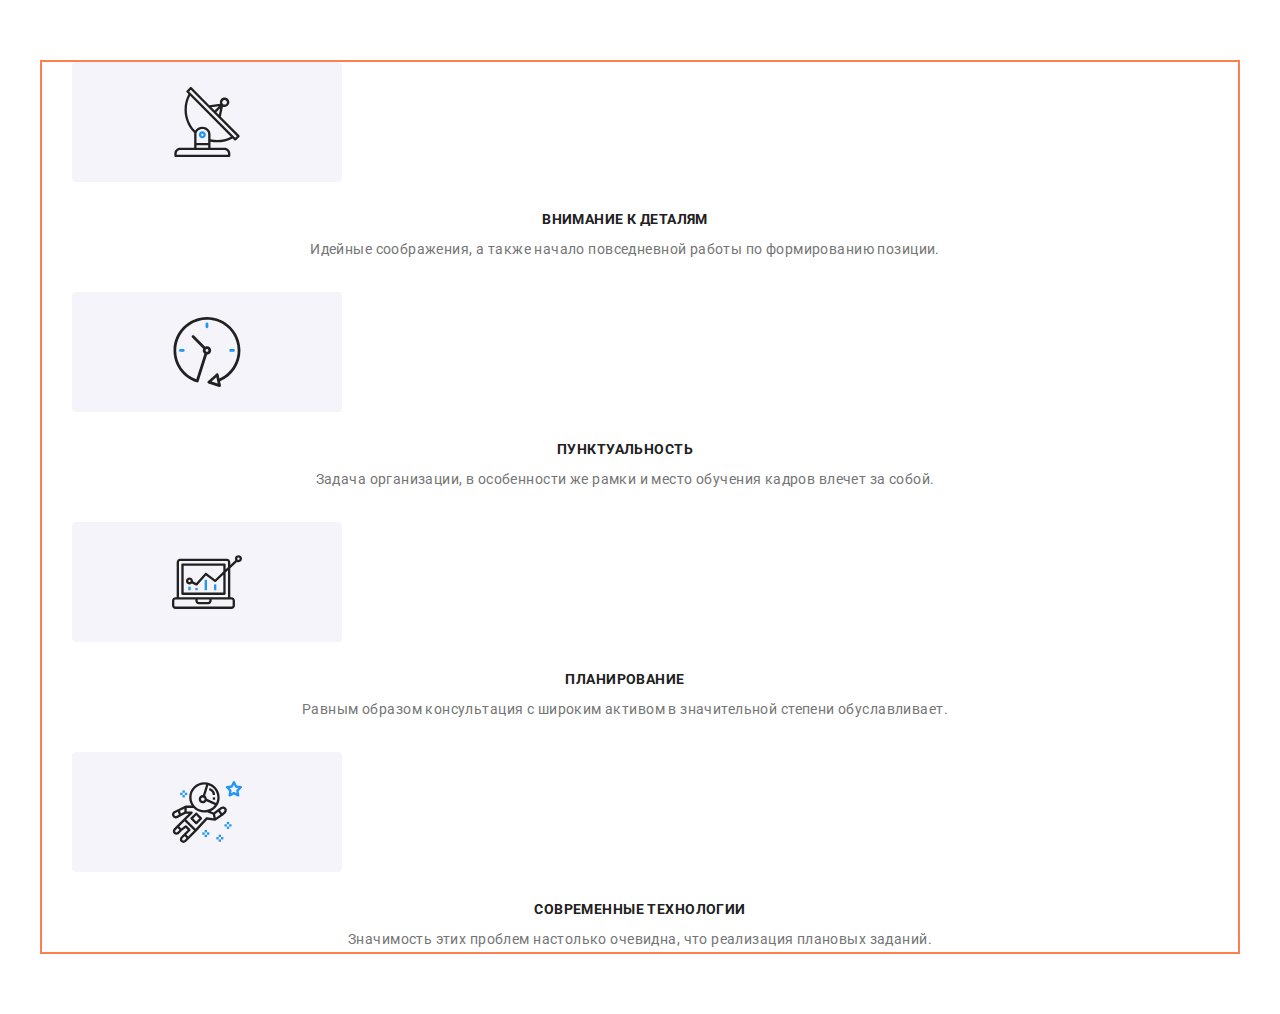
==== index.html @ 29e8c9d0 "пофиксил контейнер для всех девайсов" ====
<!DOCTYPE html>
<html lang="ru">

<head>
    <meta charset="UTF-8">
    <meta http-equiv="X-UA-Compatible" content="IE=edge">
    <meta name="viewport" content="width=device-width, initial-scale=1.0">
    <title>WebStudio</title>
    <link rel="preconnect" href="https://fonts.gstatic.com">
    <link
        href="https://fonts.googleapis.com/css2?family=Raleway:wght@700&family=Roboto:wght@400;500;700;900&display=swap"
        rel="stylesheet">
    <link rel="stylesheet"
        href="https://cdnjs.cloudflare.com/ajax/libs/modern-normalize/1.0.0/modern-normalize.min.css" />
        <link rel="stylesheet" href="https://cdnjs.cloudflare.com/ajax/libs/animate.css/4.1.1/animate.min.css" />
    <link rel="stylesheet" href="./css/main.min.css">
</head>

<body>

    <!-- HEADER -->
    <!-- <header class="header">
      <div class="container header-container"> 
        <nav class="navigation">
            <a class="logo link animate__bounce" href="./index.html" lang="en">
                <span class="logo-text"><span class="logo-two">Web</span>Studio</span>
            </a>

            <ul class="nav list">

                <li class="space"><a href="./index.html" class="link current current-studio">Cтудия</a> </li>
                <li class="space"><a href="./portfolio.html" class="link">Портфолио</a> </li>
                <li class="space"><a href="#" class="link">Контакты</a> </li>
            </ul>

        </nav>

        <ul class="contacts-top">
            <li class="header-contacts">
                <a href="mailto:info@devstudio.com" class="link mail-link">
                 <svg class="mail-icon" width=16 height=12>
                <use href="./images/sprite.svg#icon-envelope-icon"> 
                </use>
                </svg>info@devstudio.com </a>
            </li>
            <li class="header-contacts">
                <a href="tel:+380961111111" class="link tel-link">
                    <svg class="tel-icon" width=10 height=16>
                    <use href="./images/sprite.svg#icon-smartphone-icon">
                    </use>
                </svg>+38 096 111 11 11</a>
            </li>
        </ul>
    </div>
    </header>
    <main class="main-page"> -->
        <!-- HERO
        <section class="hero">
            <div class="container">
            <h1 class="hero-title"> Эффективные решения <br> для вашего бизнеса</h1>

            <button class="hero-btn" type="button" data-modal-open> Заказать услугу </button>
            </div>
        </section> -->
        
        
        <section class="advantages section">
        <div class="container">
                                         <h2 hidden>Наши преимущества h2 </h2>
            <ul class="advantages-container">
                <li class="advantages-li">
                    <div class="icon-container">
                        <svg class="icon" width=70 height=70>
                                <use href="./images/sprite.svg#icon-antenna"> </use> 
                        </svg>
                    </div> 
                    <h3 class="advantages-title">Внимание к деталям</h3>

                    <p class="advantages-item"> Идейные соображения, а также
                         начало повседневной работы по формированию
                        позиции.</p>
                </li>

                <li class="advantages-li">
                    <div class="icon-container">
                        <svg class="icon" width=70 height=70> 
                            <use href="./images/sprite.svg#icon-clock" ></use> 
                        </svg>
                    </div>
                    <h3 class="advantages-title">Пунктуальность</h3>
                    <p class="advantages-item"> Задача организации, в особенности
                         же рамки и место обучения кадров
                        влечет за собой.</p>
                </li>

                <li class="advantages-li">
                    <div class="icon-container">
                        <svg class="icon" width=70 height=70>
                            <use href="./images/sprite.svg#icon-diagram" > </use>
                        </svg>
                    </div>
                    <h3 class="advantages-title">Планирование </h3>

                    <p class="advantages-item">Равным образом консультация с
                         широким активом в значительной степени
                        обуславливает. </p>
                </li>

                <li class="advantages-li">
                    <div class="icon-container">
                        <svg class="icon" width=70 height=70>
                            <use href="./images/sprite.svg#icon-astronaut"> </use>
                        </svg>
                    </div>
                    <h3 class="advantages-title">Современные технологии </h3>
                    <p class="advantages-item">Значимость этих проблем настолько очевидна, что реализация плановых
                        заданий.</p>
                </li>

            </ul>
        </div>
        </section>
        <!-- Чем мы занимаемся
        <section class="about section">
           <div class="container">
            <h2 class="about-title"> Чем мы занимаемся </h2>

            <ul class="about-container">
                <li class="about-container__item">
                 <div class="about-container__wrapper"> 
                    <img class="about-container__img" src="./images/pc.jpg" alt="человек с компьютером" width="370" height="294" />
                    <p class="about-container__overlay">Декстопные приложения</p>
                 </div>
                </li>

                <li class="about-container__item">
                    <div class="about-container__wrapper">
                    <img class="about-container__img" src="./images/phone.jpg" alt="человек с телефоном" width="370"
                        height="294" />
                        <p class="about-container__overlay">Мобильные приложения</p>
                     </div>
                </li>

                <li class="about-container__item">
                    <div class="about-container__wrapper"> 
                    <img class="about-container__img" src="./images/tablet.jpg" alt="человек с планшетом" width="370"
                        height="294" />
                        <p class="about-container__overlay">Дизайнерские решения</p>
                    </div>
                </li>
            </ul>
            </div>
        </section> -->
        <!-- Список команды
        <section class="team-section section">
         <div class="container">
            <h2 class="team-title"> Наша команда</h2>

            <ul class="team-container">

                <li class="team-container__card">
                    
                    <img class="team-container__img" src="./images/igor.jpg" alt="член команды Игорь" width="270" height="260">
                <div class="team-container__div">
                    <h3 class="team-container__name">Игорь Демьяненко</h3>
                    <p class="team-container__job">Product designer</p>
                    <ul class="social-list">
                        <li class="social-list__item">
                            <a href="#" class="social-list__link">
                                <svg class="social-list__icon">
                                    <use href="./images/sprite.svg#icon-instagram">

                                    </use>
                                </svg>
                            </a>
                        </li>
                        <li class="social-list__item">
                            <a href="#" class="social-list__link"> 
                                <svg class="social-list__icon">
                                    <use href="./images/sprite.svg#icon-twitter">
                                
                                    </use>
                                </svg>
                            </a>
                        </li>
                        <li class="social-list__item">
                            <a href="#" class="social-list__link">
                                <svg class="social-list__icon">
                                    <use href="./images/sprite.svg#icon-facebook">
                                
                                    </use>
                                </svg>
                            </a>
                        </li>
                        <li class="social-list__item">
                            <a href="#" class="social-list__link">
                                <svg class="social-list__icon">
                                    <use href="./images/sprite.svg#icon-linkedin">
                                
                                    </use>
                                </svg>
                            </a>
                        </li>
                    </ul>
                </div>
                </li>

                <li class="team-container__card">
                
                    <img class="team-container__img" src="./images/olga.jpg" alt="член команды Ольга" width="270" height="260">
                    <div class="team-container__div">
                        <h3 class="team-container__name">Ольга Репина</h3>
                         <p class="team-container__job">Frontend Developer</p>
                        <ul class="social-list">
                            <li class="social-list__item">
                                <a href="#" class="social-list__link">
                                    <svg class="social-list__icon">
                                        <use href="./images/sprite.svg#icon-instagram">
                        
                                        </use>
                                    </svg>
                                </a>
                            </li>
                            <li class="social-list__item">
                                <a href="#" class="social-list__link">
                                    <svg class="social-list__icon">
                                        <use href="./images/sprite.svg#icon-twitter">
                        
                                        </use>
                                    </svg>
                                </a>
                            </li>
                            <li class="social-list__item">
                                <a href="#" class="social-list__link">
                                    <svg class="social-list__icon">
                                        <use href="./images/sprite.svg#icon-facebook">
                        
                                        </use>
                                    </svg>
                                </a>
                            </li>
                            <li class="social-list__item">
                                <a href="#" class="social-list__link">
                                    <svg class="social-list__icon">
                                        <use href="./images/sprite.svg#icon-linkedin">
                        
                                        </use>
                                    </svg>
                                </a>
                            </li>
                        </ul>
                   </div>
                        </li>

                <li class="team-container__card">
            
                    <img class="team-container__img" src="./images/nikolay.jpg" alt="член команды НИколай" width="270" height="260">
        <div class="team-container__div"> 
                    <h3 class="team-container__name">Николай Тарасов</h3>
                    <p class="team-container__job">Marketing</p>
                    <ul class="social-list">
                        <li class="social-list__item">
                            <a href="#" class="social-list__link">
                                <svg class="social-list__icon">
                                    <use href="./images/sprite.svg#icon-instagram">
                    
                                    </use>
                                </svg>
                            </a>
                        </li>
                        <li class="social-list__item">
                            <a href="#" class="social-list__link">
                                <svg class="social-list__icon">
                                    <use href="./images/sprite.svg#icon-twitter">
                    
                                    </use>
                                </svg>
                            </a>
                        </li>
                        <li class="social-list__item">
                            <a href="#" class="social-list__link">
                                <svg class="social-list__icon">
                                    <use href="./images/sprite.svg#icon-facebook">
                    
                                    </use>
                                </svg>
                            </a>
                        </li>
                        <li class="social-list__item">
                            <a href="#" class="social-list__link">
                                <svg class="social-list__icon">
                                    <use href="./images/sprite.svg#icon-linkedin">
                    
                                    </use>
                                </svg>
                            </a>
                        </li>
                    </ul>
        </div>
                </li>

                <li class="team-container__card">
                   
                    <img class="team-container__img" src="./images/misha.jpg" alt="член команды Михаил" width="270" height="260">
                <div class="team-container__div">
                    <h3 class="team-container__name">Михаил Ермаков</h3>
                    <p class="team-container__job">UI Designer</p>
                    <ul class="social-list">
                        <li class="social-list__item">
                            <a href="#" class="social-list__link">
                                <svg class="social-list__icon">
                                    <use href="./images/sprite.svg#icon-instagram">
                    
                                    </use>
                                </svg>
                            </a>
                        </li>
                        <li class="social-list__item">
                            <a href="#" class="social-list__link">
                                <svg class="social-list__icon">
                                    <use href="./images/sprite.svg#icon-twitter">
                    
                                    </use>
                                </svg>
                            </a>
                        </li>
                        <li class="social-list__item">
                            <a href="#" class="social-list__link">
                                <svg class="social-list__icon">
                                    <use href="./images/sprite.svg#icon-facebook">
                    
                                    </use>
                                </svg>
                            </a>
                        </li>
                        <li class="social-list__item">
                            <a href="#" class="social-list__link">
                                <svg class="social-list__icon">
                                    <use href="./images/sprite.svg#icon-linkedin">
                    
                                    </use>
                                </svg>
                            </a>
                        </li>
                    </ul>
                 </div>
                </li>

            </ul>
            </div>
        </section> -->
                                   <!-- Постоянные клиенты -->
     <!-- <section class="clients section">
      <div class="container">
          <h2 class="subtitle">Постоянные клиенты</h2>
        <ul class="clients-list">
            <li class="clients-item">
                <a class="clients-list-link" href="#"> 
                <svg class="clients-icon" width=106 height= 60>
                    <use href="./images/sprite.svg#icon-client-one">
                
                    </use>
                </svg>
                </a>
            </li>

            <li class="clients-item">
                <a class="clients-list-link" href="#"> 
            <svg class="clients-icon" width=106 height=60>
                <use href="./images/sprite.svg#icon-client-two">
            
                </use>
            </svg>
                </a>
            </li>
            <li class="clients-item">
                <a class="clients-list-link" href="#"> 
                        <svg class="clients-icon" width=106 height=60>
                            <use href="./images/sprite.svg#icon-client-three">
                        
                            </use>
                        </svg>
                </a>
            </li>
            <li class="clients-item">
                <a class="clients-list-link" href="#"> 
                    <svg class="clients-icon" width=106 height=60>
                        <use href="./images/sprite.svg#icon-client-four">
                    
                        </use>
                    </svg>
                </a>
            </li>
            <li class="clients-item">
                <a class="clients-list-link" href="#"> 
                            <svg class="clients-icon" width=106 height=60>
                                <use href="./images/sprite.svg#icon-client-five">
                            
                                </use>
                            </svg>
                </a>
            </li>
            <li class="clients-item">
                <a class="clients-list-link" href="#"> 
                            <svg class="clients-icon" width=106 height=60>
                                <use href="./images/sprite.svg#icon-client-six">

                                </use>
                            </svg>
                </a>
            </li>
        </ul>



     </div>
  </section>
 </main> -->
                                                              <!-- FOOTER
    <footer class="footer">
        <div class="container">
         <div class="footer-wrapper"> 
         <div class="footer-address-wrapper">
        <a class="logo link" href="./index.html" lang="en">
            <span class="footer-logo-studio"><span class="footer-web">Web</span>Studio</span>
        </a>
        <a href="https://goo.gl/maps/ehYJ8zWSbRo8RHNm8" class="footer-address">г. Киев, пр-т Леси Украинки, 26</a>

        <ul>
            <li class="footer-contact">
                <a class="footer-mail" href="mailto:info@example.com">info@example.com</a>
            </li>

            <li class="footer-contact">
                <a class="footer-tel" href="tel:+380991111111">+38 099 111 11 11</a>
            </li>
        </ul>
       </div>

            <div class="footer-social"> 
                
                <p class="footer-social-title">Присоединяйтесь</p>
               
                <ul class="footer-social-list">
                    <li class="footer-social-item">
                        <a href="#" class="footer-social-link">
                         <svg class="social-list__icon">
                            <use href="./images/sprite.svg#icon-instagram">
                        
                            </use>
                        </svg>
                       </a>
                    </li>

                      <li class="footer-social-item">
                        <a href="#" class="footer-social-link">            
                                <svg class="social-list__icon">
                                    <use href="./images/sprite.svg#icon-twitter">
                                
                                    </use>
                                </svg>
                        </a>
                    </li>
                        <li class="footer-social-item">
                           <a href="#" class="footer-social-link"> 
                            <svg class="social-list__icon">
                                
                                <use href="./images/sprite.svg#icon-facebook">
                                </use>
                            </svg>
                       </a>
                  </li>
                <li class="footer-social-item">
                    <a href="#" class="footer-social-link">
                        <svg class="social-list__icon">
                            <use href="./images/sprite.svg#icon-linkedin">
                        
                            </use>
                        </svg>
                    </a>
                  </li>  
                </ul>
                </div> 
                 <div class="div-input-wrapper">
                <form class="footer-form">
                    <p class="input-text">Подпишитесь на рассылку</p>
                    <div class="div-input-wrapper">
                        <label>
                    <input type="email" name="Email" class="form-input-email" placeholder="E-mail" required>
                       </label> 
                    <button class="btn-footer" type="submit">Подписаться
                        <svg class="icon-send-footer" width=24 height=24>
                        <use href="./images/sprite.svg#icon-icon-send"></use>
                    </svg>
                </button>
                    
                </div>
                </form>
                </div>
            </div>
         </div>
      
    </footer> -->

    <!-- <div class="backdrop is-hidden" data-modal>
        <div class="modal">
            
            <button type="button" class="close-btn" data-modal-close>
               <svg class="modal-icon" width=18 height=18>
                   <use href="./images/sprite.svg#icon-close-black-18dp-2-1"> </use>
               </svg>
            </button>
            <form class="modal-form">
                <p class="modal-form-head">Оставьте свои данные, мы вам перезвоним</p>
                <label class="modal-form-label">
                    Имя
                    <span class="modal-form-input-wrapper">
                        <input type="text" class="modal-form-input" name="user-name" minlength="2" required pattern="[a-zA-Zа-яёА-ЯЁ]+" title="Имя должно содержать символы кирилицы или латиницы">
                        <svg class="modal-input-icon">
                            <use href="./images/sprite.svg#icon-person"></use>
                        </svg>
                    </span>
                </label>
    
                <label class="modal-form-label">
                    Телефон
                    <span class="modal-form-input-wrapper">
                    <input type="tel" class="modal-form-input" name="user-tel" required pattern="[0-9]{3}-[0-9]{3}-[0-9]{2}-[0-9]{2}" title="096-000-00-00">
                    <svg class="modal-input-icon">
                        <use href="./images/sprite.svg#icon-phone-modal"></use>
                    </svg>
                </span>
                </label>
                <label class="modal-form-label">
                    Почта
                    <span class="modal-form-input-wrapper">
                        <input type="email" class="modal-form-input" name="user-email" required>
                        <svg class="modal-input-icon">
                            <use href="./images/sprite.svg#icon-email-modal"></use>
                        </svg>
                    </span>
                </label>
                <label class="modal-form-label">
                    Комментарий
                <textarea name="user-message" class="modal-form-message" placeholder="Введите текст"></textarea>
                </label>

            <input type="checkbox" class="modal-form-checkbox visually-hidden" id="accept-policy">
          <label for="accept-policy" class="modal-form-checkbox-label">Соглашаюсь с рассылкой и принимаю&nbsp;<a href="#" class="modal-form-label-link">Условия договора</a>            
       
    </label>

                   <button type="submit" class="modal-form-btn">Отправить</button>
            </form>
        </div>
    </div>
<script src="./js/modal.js"></script> -->
</body>

</html>
---- css/main.min.css ----
:root{--primary-text-color: #000000;--secondary-text-color: #757575;--primary-white-color: #ffffff;--title-text-color: #212121;--accent-color: #2196f3;--accentbgr-color: #188ce8;--darkbgr-color: #2f303a;--mainbgr-color: #e5e5e5;--mainbgrtwo-color: #f5f4fa;--logo-font: Raleway;--main-font: Roboto}.visually-hidden{position:absolute !important;clip:rect(1px 1px 1px 1px);clip:rect(1px, 1px, 1px, 1px);padding:0 !important;border:0 !important;height:1px !important;width:1px !important;overflow:hidden}h1,h2,h3,h4,h5,h6,p{margin-top:0;margin-bottom:0}ul,ol{margin-top:0;margin-bottom:0;padding-left:0}img{display:block}body{background-color:var(--primary-white-color);color:var(--primary-text-color);font-family:var(--main-font),sans-serif}.link{text-decoration:none;color:inherit}ul{list-style:none}a{display:block;text-decoration:none}.section{padding-top:60px;padding-bottom:60px}.container{width:100%;padding-left:15px;padding-right:15px;border:coral solid 2px;margin:0 auto}@media screen and (min-width: 480px){.container{width:480px;margin:0 auto}}@media (min-width: 768px) and (max-width: 1199px){.container{width:480px}}@media (min-width: 1200px){.container{width:1200px}}.social-list{display:flex;justify-content:space-between}.social-list__link{display:flex;align-items:center;justify-content:center;width:40px;height:40px;border-radius:50%;background-color:var(--primary-white-color);fill:#afb1b8;transition:background-color 250ms cubic-bezier(0.4, 0, 0.2, 1),fill 250ms cubic-bezier(0.4, 0, 0.2, 1)}.social-list__link:focus,.social-list__link:hover{fill:var(--primary-white-color);background-color:var(--accent-color)}.social-list__icon{width:20px;height:20px}.footer-social-list{display:flex}.footer-social-item{margin-left:10px}.footer-social-link{display:flex;background-color:rgba(255,255,255,0.1);justify-content:center;align-items:center;width:44px;height:44px;border-radius:50%;fill:var(--primary-white-color);transition:background-color 250ms cubic-bezier(0.4, 0, 0.2, 1),fill 250ms cubic-bezier(0.4, 0, 0.2, 1)}.footer-social-link:focus,.footer-social-link:hover{background-color:var(--accent-color)}.backdrop{position:fixed;top:0;left:0;width:100vw;height:100vh;background-color:rgba(0,0,0,0.2);transition-duration:250ms;transition-timing-function:cubic-bezier(0.4, 0, 0.2, 1)}.is-hidden{opacity:0;visibility:hidden;pointer-events:none}.modal{position:absolute;left:50%;top:50%;width:528px;height:581px;background-color:var(--primary-white-color);transform:translate(-50%, -50%);padding:40px}.close-btn{position:absolute;width:30px;height:30px;top:8px;right:8px;border-radius:50%;cursor:pointer;border:1px solid rgba(0,0,0,0.1);background-color:transparent;padding:0}.close-btn:focus .modal-icon,.close-btn:hover .modal-icon{fill:var(--accent-color)}.modal-icon{fill:#212121;position:absolute;top:50%;left:50%;transform:translate(-50%, -50%);transition:fill 250ms cubic-bezier(0.4, 0, 0.2, 1)}.modal-form{display:flex;flex-direction:column}.modal-form-head{font-family:var(--main-font);font-style:normal;font-weight:bold;font-size:20px;line-height:23px;text-align:center;letter-spacing:0.03em;color:var(--title-text-color);margin-bottom:30px}.modal-form-input{width:100%;height:40px;border:1px solid rgba(33,33,33,0.2);box-sizing:border-box;border-radius:4px;padding-left:42px;transition:border-color 250ms cubic-bezier(0.4, 0, 0.2, 1)}.modal-form-input:focus,.modal-form-input:hover{outline:none;border-color:var(--accent-color)}.modal-form-label{margin-top:10px;font-family:var(--main-font);font-style:normal;font-weight:normal;font-size:12px;line-height:14px;letter-spacing:0.01em;color:var(--secondary-text-color)}.modal-form-input-wrapper{position:relative;margin-top:4px;display:block}.modal-input-icon{position:absolute;top:50%;transform:translateY(-50%);left:12px;width:18px;height:18px;transition:fill 250ms cubic-bezier(0.4, 0, 0.2, 1)}.modal-form-input:focus+.modal-input-icon,.modal-form-input:hover+.modal-input-icon{fill:var(--accent-color)}.modal-form-message{width:100%;height:120px;margin-top:4px;padding:12px 16px;resize:none;transition:border-color 250ms cubic-bezier(0.4, 0, 0.2, 1);border:1px solid rgba(33,33,33,0.2);border-radius:4px}.modal-form-message:focus,.modal-form-message:hover{outline:none;border-color:var(--accent-color)}.modal-form-message::placeholder{color:var(--secondary-text-color)}.modal-form-checkbox:checked+.modal-form-checkbox-label::before{background-image:url(../images/icon-check.jpg);background-origin:border-box;border-color:transparent}.modal-form-checkbox-label{display:flex;align-items:center;font-family:var(--main-font);font-style:normal;font-weight:normal;font-size:14px;line-height:1.71;letter-spacing:0.03em;color:var(--secondary-text-color);margin-top:20px;margin-bottom:20px}.modal-form-checkbox-label::before{content:"";display:block;width:16px;height:15px;border:2px solid #212121;border-radius:2px;cursor:pointer;margin-right:7px}.modal-form-label-link{color:var(--accent-color)}.modal-form-btn{font-family:var(--main-font);font-style:normal;font-weight:bold;font-size:16px;line-height:30px;border:none;text-align:center;letter-spacing:0.06em;margin:0 auto;color:#ffffff;width:200px;height:50px;background-color:var(--accent-color);box-shadow:0px 4px 4px rgba(0,0,0,0.15);border-radius:4px;cursor:pointer;transition:background-color 250ms cubic-bezier(0.4, 0, 0.2, 1)}.modal-form-btn:hover,.modal-form-btn:focus{background-color:var(--accentbgr-color)}.header{padding-top:24px;padding-bottom:25px;border:1px solid #ececec}.header-container{display:flex;align-items:center}.navigation{display:flex;align-items:center}.nav{display:flex;align-items:center}.contacts-top{display:flex;align-items:center;margin-left:auto}.logo-two{font-family:var(--logo-font);font-style:normal;font-weight:700;font-size:26px;line-height:1.19;letter-spacing:0.03em;color:var(--accent-color)}.logo-text{font-family:var(--logo-font);font-style:normal;font-weight:700;font-size:26px;line-height:1.19;letter-spacing:0.03em;color:var(--title-text-color)}.logo{margin-right:93px;animation-duration:250ms}.nav{font-family:Roboto;font-style:normal;font-weight:500;font-size:14px;line-height:1.14;letter-spacing:0.02em;color:#212121}.nav>li:not(:last-child){margin-right:40px}.link:hover,.link:focus{color:var(--accent-color)}.list .link.current{color:var(--accent-color)}.contacts-top .link{font-family:var(--main-font);font-style:normal;font-weight:500;font-size:14px;line-height:1.14;letter-spacing:0.02em;color:#757575}.contacts-top .link:hover,.contacts-top .link:focus{color:var(--accent-color)}.header-contacts:not(:last-child){margin-right:50px}.tel-icon,.mail-icon{margin-right:10px;fill:#757575;transition:fill 250ms cubic-bezier(0.4, 0, 0.2, 1)}.mail-link:hover .mail-icon,.mail-link:focus .modal-icon,.tel-link:hover .tel-icon,.tel-link:focus .tel-icon{fill:var(--accent-color)}.mail-icon:hover,.mail-icon:focus{fill:var(--accent-color)}.tel-icon:hover,.tel-icon:focus{fill:var(--accent-color)}.mail-link,.tel-link{display:flex;align-items:center}.space{position:relative}.current-studio::after{content:"";display:block;position:absolute;width:48px;height:4px;background:var(--accent-color);border-radius:2px;bottom:-33px}.current-portfolio::after{content:"";display:block;position:absolute;width:78px;height:4px;bottom:-33px;background:#2196f3;border-radius:2px}.link{transition:color 250ms cubic-bezier(0.4, 0, 0.2, 1)}.hero-title{font-family:var(--main-font);font-style:normal;font-weight:900;font-size:44px;line-height:1.36;text-align:center;letter-spacing:0.06em;text-transform:uppercase;color:var(--primary-white-color)}.hero{background-color:var(--darkbgr-color);padding-top:200px;padding-bottom:200px;max-width:1600px;text-align:center;background-size:cover;background-image:linear-gradient(rgba(47,48,58,0.4), rgba(47,48,58,0.4)),url(../images/bg.jpg)}.hero-btn{color:var(--primary-white-color);background-color:var(--accent-color);font-family:var(--main-font);font-weight:700;font-size:16px;line-height:1.88;display:flex;letter-spacing:0.06em;box-shadow:0px 4px 4px rgba(0,0,0,0.15);border-radius:4px;cursor:pointer;margin-top:40px;margin-right:auto;margin-left:auto;padding-top:10px;padding-right:32px;padding-bottom:10px;padding-left:32px;border:none;transition:background-color 250ms cubic-bezier(0.4, 0, 0.2, 1),color 250ms cubic-bezier(0.4, 0, 0.2, 1)}.hero-btn:hover,.hero-btn:focus{background-color:var(--accentbgr-color)}.advantages-container{display:flex;flex-direction:column}.icon-container{display:flex;justify-content:center;align-items:center;max-width:450px;height:120px;background:#f5f4fa;border-radius:4px;margin-bottom:30px;margin-left:15px;margin-right:15px}.advantages-li{text-align:center}.advantages-title{font-family:var(--main-font);font-style:normal;font-weight:bold;font-size:14px;line-height:1.14;letter-spacing:0.03em;text-transform:uppercase;color:var(--title-text-color)}.advantages-item{font-family:var(--main-font);font-style:normal;font-weight:normal;font-size:14px;line-height:1.71;letter-spacing:0.03em;color:var(--secondary-text-color);margin-top:10px}.advantages-li:not(:last-child){margin-bottom:30px}@media (min-width: 768px) and (max-width: 1199px){.advantages-container{flex-direction:row;flex-wrap:wrap;margin-top:-30px;margin-left:-30px}.advantages-li{padding-top:60px;margin-top:-30px;margin-right:-30px;flex-basis:calc((100% - 60px) / 2)}.icon-container{display:flex;justify-content:center;align-items:center;width:270px;height:120px;background:#f5f4fa;border-radius:4px;margin-bottom:30px}}@media (min-width: 1200px){.advantages-container{display:flex;justify-content:space-between}.advantages,.about{background-color:var(--primary-white-color)}.advantages-li:not(:last-child){margin-right:30px}.icon-container{display:flex;justify-content:center;align-items:center;width:270px;height:120px;background:#f5f4fa;border-radius:4px;margin-bottom:30px}}@media (min-width: 1200px){.advantages-container{display:flex;justify-content:space-between}.advantages,.about{background-color:var(--primary-white-color)}.advantages-title{font-family:var(--main-font);font-style:normal;font-weight:bold;font-size:14px;line-height:1.14;letter-spacing:0.03em;text-transform:uppercase;color:var(--title-text-color)}.advantages-item{font-family:var(--main-font);font-style:normal;font-weight:normal;font-size:14px;line-height:1.71;letter-spacing:0.03em;color:var(--secondary-text-color);margin-top:10px}.advantages-li:not(:last-child){margin-right:30px}.icon-container{display:flex;justify-content:center;align-items:center;width:270px;height:120px;background:#f5f4fa;border-radius:4px;margin-bottom:30px}}.about-container__wrapper{position:relative}.about-container__overlay{font-family:var(--main-font);font-style:normal;font-weight:bold;font-size:14px;line-height:16px;text-align:center;letter-spacing:0.03em;text-transform:uppercase;padding-top:27px;padding-bottom:27px;color:#ffffff;position:absolute;background-color:rgba(47,48,58,0.8);width:100%;height:70px;bottom:0px}.about-title{font-family:var(--main-font);font-style:normal;font-weight:bold;font-size:36px;line-height:1.16;text-align:center;letter-spacing:0.03em;color:var(--title-text-color);margin-bottom:50px}.advantages-container{display:flex;justify-content:space-between}.about-container{display:flex;justify-content:space-between}.team-section{background-color:var(--mainbgrtwo-color)}.team-title{font-family:var(--main-font);font-style:normal;font-weight:bold;font-size:36px;line-height:1.16;text-align:center;letter-spacing:0.03em;color:var(--title-text-color);margin-bottom:50px}.team-container__name{font-family:var(--main-font);font-style:normal;font-weight:500;font-size:16px;line-height:1.18;letter-spacing:0.03em;color:var(--title-text-color);text-align:center;margin-bottom:10px}.team-container__job{font-family:var(--main-font);font-style:normal;font-weight:normal;font-size:16px;line-height:19px;letter-spacing:0.03em;color:var(--secondary-text-color);text-align:center;margin-bottom:30px}.team-container__div{padding-top:30px;padding-bottom:30px;box-shadow:0px 4px 4px rgba(0,0,0,0.12),0px 1px 1px rgba(0,0,0,0.14),0px 2px 1px rgba(0,0,0,0.2);border-radius:0px 0px 4px 4px;background-color:var(--primary-white-color);padding-left:44px;padding-right:44px}.team-container__card{margin-left:30px;flex-basis:calc((100% - 120px) / 4)}.team-container{display:flex;margin-left:-30px}.subtitle{font-family:var(--main-font);font-style:normal;font-weight:bold;font-size:36px;line-height:1.16;text-align:center;letter-spacing:0.03em;color:#212121;margin-bottom:50px}.clients-list{display:flex;justify-content:space-between}.clients-list-link:hover,.clients-list-link:focus{fill:var(--accent-color);border:1px solid var(--accent-color)}.clients-list-link{width:170px;height:92px;border:1px solid #afb1b8;border-radius:4px;display:flex;justify-content:center;align-items:center;fill:#afb1b8;transition:fill 250ms cubic-bezier(0.4, 0, 0.2, 1)}.clients-list-link:hover,.clients-list-link:focus{fill:var(--accent-color);border:1px solid var(--accent-color)}.footer{background-color:var(--darkbgr-color);padding-top:60px;padding-bottom:60px}.footer-web{font-family:var(--logo-font);font-style:normal;font-weight:bold;font-size:26px;line-height:1.19;letter-spacing:0.03em;color:var(--accent-color)}.footer-logo-studio{font-family:var(--logo-font);font-style:normal;font-weight:bold;font-size:26px;line-height:1.19;letter-spacing:0.03em;color:var(--primary-white-color)}.footer-address{font-family:var(--main-font);font-style:normal;font-weight:normal;font-size:14px;line-height:1.72;letter-spacing:0.03em;color:var(--primary-white-color);margin-top:20px;margin-bottom:9px;transition:color 250ms cubic-bezier(0.4, 0, 0.2, 1)}.footer-mail,.footer-tel{font-family:var(--main-font);font-style:normal;font-weight:normal;font-size:14px;line-height:1.71;letter-spacing:0.03em;color:rgba(255,255,255,0.6);transition:color 250ms cubic-bezier(0.4, 0, 0.2, 1)}.footer-mail,.footer-mail,.footer-tel,.footer-tel{text-decoration:none}.footer-address:focus,.footer-address:hover,.footer-mail:hover,.footer-mail:focus,.footer-tel:hover,.footer-tel:focus{color:var(--accent-color)}.footer-mail,.footer-tel{text-decoration:none}.footer-contact:not(:last-child){margin-bottom:9px}.footer-wrapper{display:flex}.footer-social{margin-left:70px;margin-top:5px;justify-content:center;text-align:center}.footer-social-title{margin-bottom:20px;margin-right:50px;font-family:var(--main-font);font-style:normal;font-weight:bold;font-size:14px;line-height:1.14;letter-spacing:0.03em;text-transform:uppercase;color:var(--primary-white-color)}.footer-social-list{display:flex}.footer-social-item{margin-left:10px}.footer-social-link{display:flex;background-color:rgba(255,255,255,0.1);justify-content:center;align-items:center;width:44px;height:44px;border-radius:50%;fill:var(--primary-white-color);transition:background-color 250ms cubic-bezier(0.4, 0, 0.2, 1),fill 250ms cubic-bezier(0.4, 0, 0.2, 1)}.footer-social-link:focus,.footer-social-link:hover{background-color:var(--accent-color)}.div-input-wrapper{display:flex;margin-top:5px;margin-left:43px}.input-text{font-family:var(--main-font);font-style:normal;font-weight:bold;font-size:14px;line-height:16px;letter-spacing:0.03em;text-transform:uppercase;color:var(--primary-white-color);margin-top:1px;margin-left:42px;margin-bottom:20px}.form-input-email{width:358px;height:50px;border:2px solid rgba(255,255,255,0.3);box-sizing:border-box;filter:drop-shadow(0px 4px 4px rgba(0,0,0,0.15));border-radius:4px;outline:none;background-color:transparent;color:var(--primary-white-color);padding-left:16px}.btn-footer{position:relative;width:200px;height:50px;background-color:var(--accent-color);box-shadow:0px 4px 4px rgba(0,0,0,0.15);border-radius:4px;cursor:pointer;border:none;color:#ffffff;font-family:var(--main-font);font-style:normal;font-weight:bold;font-size:16px;line-height:30px;margin-left:12px;transition:background-color 250ms cubic-bezier(0.4, 0, 0.2, 1),color 250ms cubic-bezier(0.4, 0, 0.2, 1),box-shadow 250ms cubic-bezier(0.4, 0, 0.2, 1)}.btn-footer:hover,.btn-footer:focus{background-color:var(--accentbgr-color)}.icon-send-footer{vertical-align:middle}.main{background-color:var(--mainbgrtwo-color)}.filters .item{background-color:var(--mainbgrtwo-color);color:var(--title-text-color);font-family:var(--main-font);font-weight:500;font-size:16px;line-height:1.64;text-align:center;letter-spacing:0.03em;cursor:pointer;background:#f5f4fa;border-radius:4px;border:none;padding:6px 22px;transition:color 250ms cubic-bezier(0.4, 0, 0.2, 1),background-color 250ms cubic-bezier(0.4, 0, 0.2, 1)}.filters .item:hover,.filters .item:focus{background-color:var(--accent-color);color:var(--primary-white-color);box-shadow:0px 3px 1px rgba(0,0,0,0.1),0px 1px 2px rgba(0,0,0,0.08),0px 2px 2px rgba(0,0,0,0.12);border-radius:4px;box-shadow:0px 3px 1px rgba(0,0,0,0.1),0px 1px 2px rgba(0,0,0,0.08),0px 2px 2px rgba(0,0,0,0.12)}.button-li{margin-right:8px}.parents{display:flex;text-align:center;justify-content:center;margin-bottom:50px}.card{background:#ffffff;border:1px solid #eeeeee;box-sizing:border-box;border-top:none;padding:20px 24px}.parents-projects{display:flex;flex-wrap:wrap;margin-left:-30px;margin-top:-30px}.portfolio-page{margin-left:30px;margin-top:30px;flex-basis:calc((100% - 90px) / 3)}.portfolio-link{text-decoration:none;display:block;transition:box-shadow 250ms cubic-bezier(0.4, 0, 0.2, 1)}.portfolio-link:hover,.portfolio-link:focus{box-shadow:0px 1px 1px rgba(0,0,0,0.12),0px 4px 4px rgba(0,0,0,0.06),1px 4px 6px rgba(0,0,0,0.16)}.project-title{font-family:var(--main-font);font-style:normal;font-weight:bold;font-size:18px;line-height:2;letter-spacing:0.06em;color:var(--title-text-color)}.project-type{font-family:var(--main-font);font-style:normal;font-weight:normal;font-size:16px;line-height:1.87;letter-spacing:0.03em;color:var(--secondary-text-color)}.wrapper-portfolio{position:relative;overflow:hidden}.overlay-portfolio{position:absolute;background-color:rgba(33,150,243,0.9);font-family:var(--main-font);font-style:normal;font-weight:normal;font-size:18px;line-height:1.55;padding:63px 24px 63px 23px;width:100%;height:100%;overflow:auto;top:0;left:0;letter-spacing:0.03em;color:var(--primary-white-color);transform:translateY(100%);transition:transform 250ms cubic-bezier(0.4, 0, 0.2, 1)}.portfolio-page:focus .overlay-portfolio,.portfolio-page:hover .overlay-portfolio{transform:translateY(0%)}
/*# sourceMappingURL=main.min.css.map */
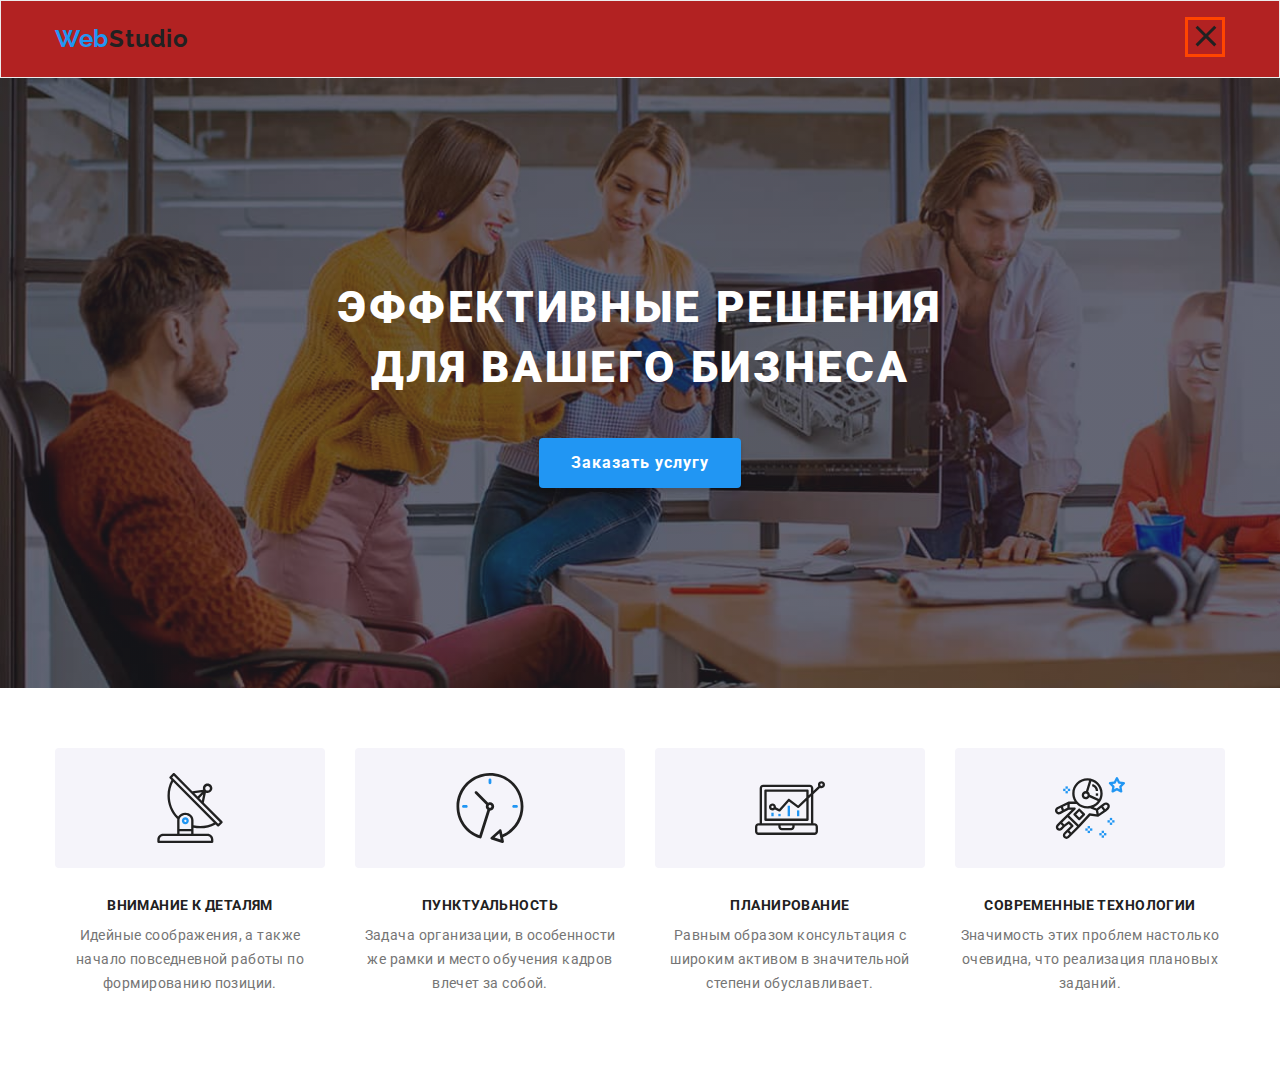
==== commit a47618a9: "зробив в хеедры меню -бургер і половину хедера" ====
--- a/index.html
+++ b/index.html
@@ -18,8 +18,8 @@
 
 <body>
 
-    <!-- HEADER -->
-    <!-- <header class="header">
+                                   <!-- HEADER -->
+     <header class="header">
       <div class="container header-container"> 
         <nav class="navigation">
             <a class="logo link animate__bounce" href="./index.html" lang="en">
@@ -28,13 +28,18 @@
 
             <ul class="nav list">
 
-                <li class="space"><a href="./index.html" class="link current current-studio">Cтудия</a> </li>
-                <li class="space"><a href="./portfolio.html" class="link">Портфолио</a> </li>
-                <li class="space"><a href="#" class="link">Контакты</a> </li>
+                <li class="nav-item"><a href="./index.html" class="link current current-studio">Cтудия</a> </li>
+                <li class="nav-item"><a href="./portfolio.html" class="link">Портфолио</a> </li>
+                <li class="nav-item"><a href="#" class="link">Контакты</a> </li>
             </ul>
 
         </nav>
-
+       <button type="button" class="burger-btn" data-menu-open>
+           <svg class="burger-btn__icon">
+               <use href="./images/sprite.svg#icon-close-black-18dp-2-1">
+               </use>
+           </svg>
+       </button>
         <ul class="contacts-top">
             <li class="header-contacts">
                 <a href="mailto:info@devstudio.com" class="link mail-link">
@@ -52,16 +57,67 @@
             </li>
         </ul>
     </div>
+
+    <div class="mobile-menu" data-menu> 
+        <div class="container mobile-menu__container">
+            <button class="close-btn .mobile-menu__close-btn" data-menu-close>
+                <svg class="close-btn__icon">
+                    <use href="./images/sprite.svg#icon-close-black-18dp-2-1">
+    
+                    </use>
+                </svg>
+            </button>  
+
+        <ul class="nav-list">
+            <li class="nav-list__item">
+                <a href="" class="nav-list__link">Cтудия</a>
+            </li>
+            <li class="nav-list__item">
+                <a href="#" class="nav-list__link">Портфолио</a>
+            </li>
+            <li class="nav-list__item">
+                <a href="#" class="nav-list__link">Контакты</a>
+            </li>
+        </ul>
+
+        <ul class="mobile-menu__contacts-top">
+            <li class="mobile-menu__header-contacts">
+                <a href="mailto:info@devstudio.com" class="mobile-menu__link">
+                 info@devstudio.com </a>
+            </li>
+            <li class="mobile-menu__header-contacts">
+                <a href="tel:+380961111111" class="mobile-menu__link">
+                    +38 096 111 11 11</a>
+            </li>
+        </ul>
+
+        <ul class="social-list-mobile-menu">
+            <li class="social-list-mobile-menu__item">
+                <a href="" class="social-list-mobile-menu__link">Instagram</a>
+            </li>
+            <li class="social-list-mobile-menu__item">
+                <a href="#" class="social-list-mobile-menu__link">Twitter</a>
+            </li>
+            <li class="social-list-mobile-menu__item">
+                <a href="#" class="social-list-mobile-menu__link">Facebook</a>
+            </li>
+            <li class="social-list-mobile-menu__item">
+                <a href="#" class="social-list-mobile-menu__link">LinkedIn</a>
+            </li>
+        </ul>
+    </div>
+        
+    </div>
     </header>
-    <main class="main-page"> -->
-        <!-- HERO
+    <main class="main-page"> 
+        <!-- HERO -->
         <section class="hero">
             <div class="container">
             <h1 class="hero-title"> Эффективные решения <br> для вашего бизнеса</h1>
 
             <button class="hero-btn" type="button" data-modal-open> Заказать услугу </button>
             </div>
-        </section> -->
+        </section>
         
         
         <section class="advantages section">
@@ -502,7 +558,7 @@
       
     </footer> -->
 
-    <!-- <div class="backdrop is-hidden" data-modal>
+    <div class="backdrop is-hidden" data-modal>
         <div class="modal">
             
             <button type="button" class="close-btn" data-modal-close>
@@ -554,7 +610,8 @@
             </form>
         </div>
     </div>
-<script src="./js/modal.js"></script> -->
+<script src="./js/modal.js"></script>
+<script src="./js/mobile-menu.js"></script>
 </body>
 
 </html>--- a/css/main.min.css
+++ b/css/main.min.css
@@ -1,2 +1,2 @@
-:root{--primary-text-color: #000000;--secondary-text-color: #757575;--primary-white-color: #ffffff;--title-text-color: #212121;--accent-color: #2196f3;--accentbgr-color: #188ce8;--darkbgr-color: #2f303a;--mainbgr-color: #e5e5e5;--mainbgrtwo-color: #f5f4fa;--logo-font: Raleway;--main-font: Roboto}.visually-hidden{position:absolute !important;clip:rect(1px 1px 1px 1px);clip:rect(1px, 1px, 1px, 1px);padding:0 !important;border:0 !important;height:1px !important;width:1px !important;overflow:hidden}h1,h2,h3,h4,h5,h6,p{margin-top:0;margin-bottom:0}ul,ol{margin-top:0;margin-bottom:0;padding-left:0}img{display:block}body{background-color:var(--primary-white-color);color:var(--primary-text-color);font-family:var(--main-font),sans-serif}.link{text-decoration:none;color:inherit}ul{list-style:none}a{display:block;text-decoration:none}.section{padding-top:60px;padding-bottom:60px}.container{width:100%;padding-left:15px;padding-right:15px;border:coral solid 2px;margin:0 auto}@media screen and (min-width: 480px){.container{width:480px;margin:0 auto}}@media (min-width: 768px) and (max-width: 1199px){.container{width:480px}}@media (min-width: 1200px){.container{width:1200px}}.social-list{display:flex;justify-content:space-between}.social-list__link{display:flex;align-items:center;justify-content:center;width:40px;height:40px;border-radius:50%;background-color:var(--primary-white-color);fill:#afb1b8;transition:background-color 250ms cubic-bezier(0.4, 0, 0.2, 1),fill 250ms cubic-bezier(0.4, 0, 0.2, 1)}.social-list__link:focus,.social-list__link:hover{fill:var(--primary-white-color);background-color:var(--accent-color)}.social-list__icon{width:20px;height:20px}.footer-social-list{display:flex}.footer-social-item{margin-left:10px}.footer-social-link{display:flex;background-color:rgba(255,255,255,0.1);justify-content:center;align-items:center;width:44px;height:44px;border-radius:50%;fill:var(--primary-white-color);transition:background-color 250ms cubic-bezier(0.4, 0, 0.2, 1),fill 250ms cubic-bezier(0.4, 0, 0.2, 1)}.footer-social-link:focus,.footer-social-link:hover{background-color:var(--accent-color)}.backdrop{position:fixed;top:0;left:0;width:100vw;height:100vh;background-color:rgba(0,0,0,0.2);transition-duration:250ms;transition-timing-function:cubic-bezier(0.4, 0, 0.2, 1)}.is-hidden{opacity:0;visibility:hidden;pointer-events:none}.modal{position:absolute;left:50%;top:50%;width:528px;height:581px;background-color:var(--primary-white-color);transform:translate(-50%, -50%);padding:40px}.close-btn{position:absolute;width:30px;height:30px;top:8px;right:8px;border-radius:50%;cursor:pointer;border:1px solid rgba(0,0,0,0.1);background-color:transparent;padding:0}.close-btn:focus .modal-icon,.close-btn:hover .modal-icon{fill:var(--accent-color)}.modal-icon{fill:#212121;position:absolute;top:50%;left:50%;transform:translate(-50%, -50%);transition:fill 250ms cubic-bezier(0.4, 0, 0.2, 1)}.modal-form{display:flex;flex-direction:column}.modal-form-head{font-family:var(--main-font);font-style:normal;font-weight:bold;font-size:20px;line-height:23px;text-align:center;letter-spacing:0.03em;color:var(--title-text-color);margin-bottom:30px}.modal-form-input{width:100%;height:40px;border:1px solid rgba(33,33,33,0.2);box-sizing:border-box;border-radius:4px;padding-left:42px;transition:border-color 250ms cubic-bezier(0.4, 0, 0.2, 1)}.modal-form-input:focus,.modal-form-input:hover{outline:none;border-color:var(--accent-color)}.modal-form-label{margin-top:10px;font-family:var(--main-font);font-style:normal;font-weight:normal;font-size:12px;line-height:14px;letter-spacing:0.01em;color:var(--secondary-text-color)}.modal-form-input-wrapper{position:relative;margin-top:4px;display:block}.modal-input-icon{position:absolute;top:50%;transform:translateY(-50%);left:12px;width:18px;height:18px;transition:fill 250ms cubic-bezier(0.4, 0, 0.2, 1)}.modal-form-input:focus+.modal-input-icon,.modal-form-input:hover+.modal-input-icon{fill:var(--accent-color)}.modal-form-message{width:100%;height:120px;margin-top:4px;padding:12px 16px;resize:none;transition:border-color 250ms cubic-bezier(0.4, 0, 0.2, 1);border:1px solid rgba(33,33,33,0.2);border-radius:4px}.modal-form-message:focus,.modal-form-message:hover{outline:none;border-color:var(--accent-color)}.modal-form-message::placeholder{color:var(--secondary-text-color)}.modal-form-checkbox:checked+.modal-form-checkbox-label::before{background-image:url(../images/icon-check.jpg);background-origin:border-box;border-color:transparent}.modal-form-checkbox-label{display:flex;align-items:center;font-family:var(--main-font);font-style:normal;font-weight:normal;font-size:14px;line-height:1.71;letter-spacing:0.03em;color:var(--secondary-text-color);margin-top:20px;margin-bottom:20px}.modal-form-checkbox-label::before{content:"";display:block;width:16px;height:15px;border:2px solid #212121;border-radius:2px;cursor:pointer;margin-right:7px}.modal-form-label-link{color:var(--accent-color)}.modal-form-btn{font-family:var(--main-font);font-style:normal;font-weight:bold;font-size:16px;line-height:30px;border:none;text-align:center;letter-spacing:0.06em;margin:0 auto;color:#ffffff;width:200px;height:50px;background-color:var(--accent-color);box-shadow:0px 4px 4px rgba(0,0,0,0.15);border-radius:4px;cursor:pointer;transition:background-color 250ms cubic-bezier(0.4, 0, 0.2, 1)}.modal-form-btn:hover,.modal-form-btn:focus{background-color:var(--accentbgr-color)}.header{padding-top:24px;padding-bottom:25px;border:1px solid #ececec}.header-container{display:flex;align-items:center}.navigation{display:flex;align-items:center}.nav{display:flex;align-items:center}.contacts-top{display:flex;align-items:center;margin-left:auto}.logo-two{font-family:var(--logo-font);font-style:normal;font-weight:700;font-size:26px;line-height:1.19;letter-spacing:0.03em;color:var(--accent-color)}.logo-text{font-family:var(--logo-font);font-style:normal;font-weight:700;font-size:26px;line-height:1.19;letter-spacing:0.03em;color:var(--title-text-color)}.logo{margin-right:93px;animation-duration:250ms}.nav{font-family:Roboto;font-style:normal;font-weight:500;font-size:14px;line-height:1.14;letter-spacing:0.02em;color:#212121}.nav>li:not(:last-child){margin-right:40px}.link:hover,.link:focus{color:var(--accent-color)}.list .link.current{color:var(--accent-color)}.contacts-top .link{font-family:var(--main-font);font-style:normal;font-weight:500;font-size:14px;line-height:1.14;letter-spacing:0.02em;color:#757575}.contacts-top .link:hover,.contacts-top .link:focus{color:var(--accent-color)}.header-contacts:not(:last-child){margin-right:50px}.tel-icon,.mail-icon{margin-right:10px;fill:#757575;transition:fill 250ms cubic-bezier(0.4, 0, 0.2, 1)}.mail-link:hover .mail-icon,.mail-link:focus .modal-icon,.tel-link:hover .tel-icon,.tel-link:focus .tel-icon{fill:var(--accent-color)}.mail-icon:hover,.mail-icon:focus{fill:var(--accent-color)}.tel-icon:hover,.tel-icon:focus{fill:var(--accent-color)}.mail-link,.tel-link{display:flex;align-items:center}.space{position:relative}.current-studio::after{content:"";display:block;position:absolute;width:48px;height:4px;background:var(--accent-color);border-radius:2px;bottom:-33px}.current-portfolio::after{content:"";display:block;position:absolute;width:78px;height:4px;bottom:-33px;background:#2196f3;border-radius:2px}.link{transition:color 250ms cubic-bezier(0.4, 0, 0.2, 1)}.hero-title{font-family:var(--main-font);font-style:normal;font-weight:900;font-size:44px;line-height:1.36;text-align:center;letter-spacing:0.06em;text-transform:uppercase;color:var(--primary-white-color)}.hero{background-color:var(--darkbgr-color);padding-top:200px;padding-bottom:200px;max-width:1600px;text-align:center;background-size:cover;background-image:linear-gradient(rgba(47,48,58,0.4), rgba(47,48,58,0.4)),url(../images/bg.jpg)}.hero-btn{color:var(--primary-white-color);background-color:var(--accent-color);font-family:var(--main-font);font-weight:700;font-size:16px;line-height:1.88;display:flex;letter-spacing:0.06em;box-shadow:0px 4px 4px rgba(0,0,0,0.15);border-radius:4px;cursor:pointer;margin-top:40px;margin-right:auto;margin-left:auto;padding-top:10px;padding-right:32px;padding-bottom:10px;padding-left:32px;border:none;transition:background-color 250ms cubic-bezier(0.4, 0, 0.2, 1),color 250ms cubic-bezier(0.4, 0, 0.2, 1)}.hero-btn:hover,.hero-btn:focus{background-color:var(--accentbgr-color)}.advantages-container{display:flex;flex-direction:column}.icon-container{display:flex;justify-content:center;align-items:center;max-width:450px;height:120px;background:#f5f4fa;border-radius:4px;margin-bottom:30px;margin-left:15px;margin-right:15px}.advantages-li{text-align:center}.advantages-title{font-family:var(--main-font);font-style:normal;font-weight:bold;font-size:14px;line-height:1.14;letter-spacing:0.03em;text-transform:uppercase;color:var(--title-text-color)}.advantages-item{font-family:var(--main-font);font-style:normal;font-weight:normal;font-size:14px;line-height:1.71;letter-spacing:0.03em;color:var(--secondary-text-color);margin-top:10px}.advantages-li:not(:last-child){margin-bottom:30px}@media (min-width: 768px) and (max-width: 1199px){.advantages-container{flex-direction:row;flex-wrap:wrap;margin-top:-30px;margin-left:-30px}.advantages-li{padding-top:60px;margin-top:-30px;margin-right:-30px;flex-basis:calc((100% - 60px) / 2)}.icon-container{display:flex;justify-content:center;align-items:center;width:270px;height:120px;background:#f5f4fa;border-radius:4px;margin-bottom:30px}}@media (min-width: 1200px){.advantages-container{display:flex;justify-content:space-between}.advantages,.about{background-color:var(--primary-white-color)}.advantages-li:not(:last-child){margin-right:30px}.icon-container{display:flex;justify-content:center;align-items:center;width:270px;height:120px;background:#f5f4fa;border-radius:4px;margin-bottom:30px}}@media (min-width: 1200px){.advantages-container{display:flex;justify-content:space-between}.advantages,.about{background-color:var(--primary-white-color)}.advantages-title{font-family:var(--main-font);font-style:normal;font-weight:bold;font-size:14px;line-height:1.14;letter-spacing:0.03em;text-transform:uppercase;color:var(--title-text-color)}.advantages-item{font-family:var(--main-font);font-style:normal;font-weight:normal;font-size:14px;line-height:1.71;letter-spacing:0.03em;color:var(--secondary-text-color);margin-top:10px}.advantages-li:not(:last-child){margin-right:30px}.icon-container{display:flex;justify-content:center;align-items:center;width:270px;height:120px;background:#f5f4fa;border-radius:4px;margin-bottom:30px}}.about-container__wrapper{position:relative}.about-container__overlay{font-family:var(--main-font);font-style:normal;font-weight:bold;font-size:14px;line-height:16px;text-align:center;letter-spacing:0.03em;text-transform:uppercase;padding-top:27px;padding-bottom:27px;color:#ffffff;position:absolute;background-color:rgba(47,48,58,0.8);width:100%;height:70px;bottom:0px}.about-title{font-family:var(--main-font);font-style:normal;font-weight:bold;font-size:36px;line-height:1.16;text-align:center;letter-spacing:0.03em;color:var(--title-text-color);margin-bottom:50px}.advantages-container{display:flex;justify-content:space-between}.about-container{display:flex;justify-content:space-between}.team-section{background-color:var(--mainbgrtwo-color)}.team-title{font-family:var(--main-font);font-style:normal;font-weight:bold;font-size:36px;line-height:1.16;text-align:center;letter-spacing:0.03em;color:var(--title-text-color);margin-bottom:50px}.team-container__name{font-family:var(--main-font);font-style:normal;font-weight:500;font-size:16px;line-height:1.18;letter-spacing:0.03em;color:var(--title-text-color);text-align:center;margin-bottom:10px}.team-container__job{font-family:var(--main-font);font-style:normal;font-weight:normal;font-size:16px;line-height:19px;letter-spacing:0.03em;color:var(--secondary-text-color);text-align:center;margin-bottom:30px}.team-container__div{padding-top:30px;padding-bottom:30px;box-shadow:0px 4px 4px rgba(0,0,0,0.12),0px 1px 1px rgba(0,0,0,0.14),0px 2px 1px rgba(0,0,0,0.2);border-radius:0px 0px 4px 4px;background-color:var(--primary-white-color);padding-left:44px;padding-right:44px}.team-container__card{margin-left:30px;flex-basis:calc((100% - 120px) / 4)}.team-container{display:flex;margin-left:-30px}.subtitle{font-family:var(--main-font);font-style:normal;font-weight:bold;font-size:36px;line-height:1.16;text-align:center;letter-spacing:0.03em;color:#212121;margin-bottom:50px}.clients-list{display:flex;justify-content:space-between}.clients-list-link:hover,.clients-list-link:focus{fill:var(--accent-color);border:1px solid var(--accent-color)}.clients-list-link{width:170px;height:92px;border:1px solid #afb1b8;border-radius:4px;display:flex;justify-content:center;align-items:center;fill:#afb1b8;transition:fill 250ms cubic-bezier(0.4, 0, 0.2, 1)}.clients-list-link:hover,.clients-list-link:focus{fill:var(--accent-color);border:1px solid var(--accent-color)}.footer{background-color:var(--darkbgr-color);padding-top:60px;padding-bottom:60px}.footer-web{font-family:var(--logo-font);font-style:normal;font-weight:bold;font-size:26px;line-height:1.19;letter-spacing:0.03em;color:var(--accent-color)}.footer-logo-studio{font-family:var(--logo-font);font-style:normal;font-weight:bold;font-size:26px;line-height:1.19;letter-spacing:0.03em;color:var(--primary-white-color)}.footer-address{font-family:var(--main-font);font-style:normal;font-weight:normal;font-size:14px;line-height:1.72;letter-spacing:0.03em;color:var(--primary-white-color);margin-top:20px;margin-bottom:9px;transition:color 250ms cubic-bezier(0.4, 0, 0.2, 1)}.footer-mail,.footer-tel{font-family:var(--main-font);font-style:normal;font-weight:normal;font-size:14px;line-height:1.71;letter-spacing:0.03em;color:rgba(255,255,255,0.6);transition:color 250ms cubic-bezier(0.4, 0, 0.2, 1)}.footer-mail,.footer-mail,.footer-tel,.footer-tel{text-decoration:none}.footer-address:focus,.footer-address:hover,.footer-mail:hover,.footer-mail:focus,.footer-tel:hover,.footer-tel:focus{color:var(--accent-color)}.footer-mail,.footer-tel{text-decoration:none}.footer-contact:not(:last-child){margin-bottom:9px}.footer-wrapper{display:flex}.footer-social{margin-left:70px;margin-top:5px;justify-content:center;text-align:center}.footer-social-title{margin-bottom:20px;margin-right:50px;font-family:var(--main-font);font-style:normal;font-weight:bold;font-size:14px;line-height:1.14;letter-spacing:0.03em;text-transform:uppercase;color:var(--primary-white-color)}.footer-social-list{display:flex}.footer-social-item{margin-left:10px}.footer-social-link{display:flex;background-color:rgba(255,255,255,0.1);justify-content:center;align-items:center;width:44px;height:44px;border-radius:50%;fill:var(--primary-white-color);transition:background-color 250ms cubic-bezier(0.4, 0, 0.2, 1),fill 250ms cubic-bezier(0.4, 0, 0.2, 1)}.footer-social-link:focus,.footer-social-link:hover{background-color:var(--accent-color)}.div-input-wrapper{display:flex;margin-top:5px;margin-left:43px}.input-text{font-family:var(--main-font);font-style:normal;font-weight:bold;font-size:14px;line-height:16px;letter-spacing:0.03em;text-transform:uppercase;color:var(--primary-white-color);margin-top:1px;margin-left:42px;margin-bottom:20px}.form-input-email{width:358px;height:50px;border:2px solid rgba(255,255,255,0.3);box-sizing:border-box;filter:drop-shadow(0px 4px 4px rgba(0,0,0,0.15));border-radius:4px;outline:none;background-color:transparent;color:var(--primary-white-color);padding-left:16px}.btn-footer{position:relative;width:200px;height:50px;background-color:var(--accent-color);box-shadow:0px 4px 4px rgba(0,0,0,0.15);border-radius:4px;cursor:pointer;border:none;color:#ffffff;font-family:var(--main-font);font-style:normal;font-weight:bold;font-size:16px;line-height:30px;margin-left:12px;transition:background-color 250ms cubic-bezier(0.4, 0, 0.2, 1),color 250ms cubic-bezier(0.4, 0, 0.2, 1),box-shadow 250ms cubic-bezier(0.4, 0, 0.2, 1)}.btn-footer:hover,.btn-footer:focus{background-color:var(--accentbgr-color)}.icon-send-footer{vertical-align:middle}.main{background-color:var(--mainbgrtwo-color)}.filters .item{background-color:var(--mainbgrtwo-color);color:var(--title-text-color);font-family:var(--main-font);font-weight:500;font-size:16px;line-height:1.64;text-align:center;letter-spacing:0.03em;cursor:pointer;background:#f5f4fa;border-radius:4px;border:none;padding:6px 22px;transition:color 250ms cubic-bezier(0.4, 0, 0.2, 1),background-color 250ms cubic-bezier(0.4, 0, 0.2, 1)}.filters .item:hover,.filters .item:focus{background-color:var(--accent-color);color:var(--primary-white-color);box-shadow:0px 3px 1px rgba(0,0,0,0.1),0px 1px 2px rgba(0,0,0,0.08),0px 2px 2px rgba(0,0,0,0.12);border-radius:4px;box-shadow:0px 3px 1px rgba(0,0,0,0.1),0px 1px 2px rgba(0,0,0,0.08),0px 2px 2px rgba(0,0,0,0.12)}.button-li{margin-right:8px}.parents{display:flex;text-align:center;justify-content:center;margin-bottom:50px}.card{background:#ffffff;border:1px solid #eeeeee;box-sizing:border-box;border-top:none;padding:20px 24px}.parents-projects{display:flex;flex-wrap:wrap;margin-left:-30px;margin-top:-30px}.portfolio-page{margin-left:30px;margin-top:30px;flex-basis:calc((100% - 90px) / 3)}.portfolio-link{text-decoration:none;display:block;transition:box-shadow 250ms cubic-bezier(0.4, 0, 0.2, 1)}.portfolio-link:hover,.portfolio-link:focus{box-shadow:0px 1px 1px rgba(0,0,0,0.12),0px 4px 4px rgba(0,0,0,0.06),1px 4px 6px rgba(0,0,0,0.16)}.project-title{font-family:var(--main-font);font-style:normal;font-weight:bold;font-size:18px;line-height:2;letter-spacing:0.06em;color:var(--title-text-color)}.project-type{font-family:var(--main-font);font-style:normal;font-weight:normal;font-size:16px;line-height:1.87;letter-spacing:0.03em;color:var(--secondary-text-color)}.wrapper-portfolio{position:relative;overflow:hidden}.overlay-portfolio{position:absolute;background-color:rgba(33,150,243,0.9);font-family:var(--main-font);font-style:normal;font-weight:normal;font-size:18px;line-height:1.55;padding:63px 24px 63px 23px;width:100%;height:100%;overflow:auto;top:0;left:0;letter-spacing:0.03em;color:var(--primary-white-color);transform:translateY(100%);transition:transform 250ms cubic-bezier(0.4, 0, 0.2, 1)}.portfolio-page:focus .overlay-portfolio,.portfolio-page:hover .overlay-portfolio{transform:translateY(0%)}
+:root{--primary-text-color: #000000;--secondary-text-color: #757575;--primary-white-color: #ffffff;--title-text-color: #212121;--accent-color: #2196f3;--accentbgr-color: #188ce8;--darkbgr-color: #2f303a;--mainbgr-color: #e5e5e5;--mainbgrtwo-color: #f5f4fa;--logo-font: Raleway;--main-font: Roboto}.visually-hidden{position:absolute !important;clip:rect(1px 1px 1px 1px);clip:rect(1px, 1px, 1px, 1px);padding:0 !important;border:0 !important;height:1px !important;width:1px !important;overflow:hidden}h1,h2,h3,h4,h5,h6,p{margin-top:0;margin-bottom:0}ul,ol{margin-top:0;margin-bottom:0;padding-left:0}img{display:block}body{background-color:var(--primary-white-color);color:var(--primary-text-color);font-family:var(--main-font),sans-serif}.link{text-decoration:none;color:inherit}ul{list-style:none}a{display:block;text-decoration:none}.section{padding-top:60px;padding-bottom:60px}.container{width:100%;padding-left:15px;padding-right:15px;margin:0 auto}@media screen and (min-width: 480px){.container{width:480px;margin:0 auto}}@media (min-width: 768px) and (max-width: 1199px){.container{width:480px}}@media (min-width: 1200px){.container{width:1200px}}.social-list{display:flex;justify-content:space-between}.social-list__link{display:flex;align-items:center;justify-content:center;width:40px;height:40px;border-radius:50%;background-color:var(--primary-white-color);fill:#afb1b8;transition:background-color 250ms cubic-bezier(0.4, 0, 0.2, 1),fill 250ms cubic-bezier(0.4, 0, 0.2, 1)}.social-list__link:focus,.social-list__link:hover{fill:var(--primary-white-color);background-color:var(--accent-color)}.social-list__icon{width:20px;height:20px}.footer-social-list{display:flex}.footer-social-item{margin-left:10px}.footer-social-link{display:flex;background-color:rgba(255,255,255,0.1);justify-content:center;align-items:center;width:44px;height:44px;border-radius:50%;fill:var(--primary-white-color);transition:background-color 250ms cubic-bezier(0.4, 0, 0.2, 1),fill 250ms cubic-bezier(0.4, 0, 0.2, 1)}.footer-social-link:focus,.footer-social-link:hover{background-color:var(--accent-color)}.backdrop{position:fixed;top:0;left:0;width:100vw;height:100vh;background-color:rgba(0,0,0,0.2);transition-duration:250ms;transition-timing-function:cubic-bezier(0.4, 0, 0.2, 1)}.is-hidden{opacity:0;visibility:hidden;pointer-events:none}.modal{position:absolute;left:50%;top:50%;width:528px;height:581px;background-color:var(--primary-white-color);transform:translate(-50%, -50%);padding:40px}.close-btn{position:absolute;width:30px;height:30px;top:8px;right:8px;border-radius:50%;cursor:pointer;border:1px solid rgba(0,0,0,0.1);background-color:transparent;padding:0}.close-btn:focus .modal-icon,.close-btn:hover .modal-icon{fill:var(--accent-color)}.modal-icon{fill:#212121;position:absolute;top:50%;left:50%;transform:translate(-50%, -50%);transition:fill 250ms cubic-bezier(0.4, 0, 0.2, 1)}.modal-form{display:flex;flex-direction:column}.modal-form-head{font-family:var(--main-font);font-style:normal;font-weight:bold;font-size:20px;line-height:23px;text-align:center;letter-spacing:0.03em;color:var(--title-text-color);margin-bottom:30px}.modal-form-input{width:100%;height:40px;border:1px solid rgba(33,33,33,0.2);box-sizing:border-box;border-radius:4px;padding-left:42px;transition:border-color 250ms cubic-bezier(0.4, 0, 0.2, 1)}.modal-form-input:focus,.modal-form-input:hover{outline:none;border-color:var(--accent-color)}.modal-form-label{margin-top:10px;font-family:var(--main-font);font-style:normal;font-weight:normal;font-size:12px;line-height:14px;letter-spacing:0.01em;color:var(--secondary-text-color)}.modal-form-input-wrapper{position:relative;margin-top:4px;display:block}.modal-input-icon{position:absolute;top:50%;transform:translateY(-50%);left:12px;width:18px;height:18px;transition:fill 250ms cubic-bezier(0.4, 0, 0.2, 1)}.modal-form-input:focus+.modal-input-icon,.modal-form-input:hover+.modal-input-icon{fill:var(--accent-color)}.modal-form-message{width:100%;height:120px;margin-top:4px;padding:12px 16px;resize:none;transition:border-color 250ms cubic-bezier(0.4, 0, 0.2, 1);border:1px solid rgba(33,33,33,0.2);border-radius:4px}.modal-form-message:focus,.modal-form-message:hover{outline:none;border-color:var(--accent-color)}.modal-form-message::placeholder{color:var(--secondary-text-color)}.modal-form-checkbox:checked+.modal-form-checkbox-label::before{background-image:url(../images/icon-check.jpg);background-origin:border-box;border-color:transparent}.modal-form-checkbox-label{display:flex;align-items:center;font-family:var(--main-font);font-style:normal;font-weight:normal;font-size:14px;line-height:1.71;letter-spacing:0.03em;color:var(--secondary-text-color);margin-top:20px;margin-bottom:20px}.modal-form-checkbox-label::before{content:"";display:block;width:16px;height:15px;border:2px solid #212121;border-radius:2px;cursor:pointer;margin-right:7px}.modal-form-label-link{color:var(--accent-color)}.modal-form-btn{font-family:var(--main-font);font-style:normal;font-weight:bold;font-size:16px;line-height:30px;border:none;text-align:center;letter-spacing:0.06em;margin:0 auto;color:#ffffff;width:200px;height:50px;background-color:var(--accent-color);box-shadow:0px 4px 4px rgba(0,0,0,0.15);border-radius:4px;cursor:pointer;transition:background-color 250ms cubic-bezier(0.4, 0, 0.2, 1)}.modal-form-btn:hover,.modal-form-btn:focus{background-color:var(--accentbgr-color)}.header{max-width:100%;padding-top:16px;padding-bottom:16px;border:1px solid #ececec;background-color:firebrick}.header-container{display:flex;align-items:center;justify-content:space-between}.nav-item{display:none}.contacts-top{display:none}.logo{animation-duration:250ms}.logo-text{font-family:var(--logo-font);font-style:normal;font-weight:700;font-size:24px;line-height:1.16;letter-spacing:0.03em;color:var(--title-text-color)}.logo-two{font-family:var(--logo-font);font-style:normal;font-weight:700;font-size:24px;line-height:1.16;letter-spacing:0.03em;color:var(--accent-color)}.burger-btn{background-color:transparent;border:none;padding:0;cursor:pointer}.burger-btn__icon{width:40px;height:40px;border:orangered solid 3px;fill:#212121}.header-container{display:flex;align-items:center;justify-content:space-between}.mobile-menu{position:fixed;z-index:99;left:0;top:0;width:100vw;height:100vh;background-color:#ffffff;opacity:0;visibility:hidden;pointer-events:none;transition:opacity 250ms cubic-bezier(0.4, 0, 0.2, 1)}.mobile-menu.is-open{opacity:1;visibility:visible;pointer-events:auto}.close-btn{background-color:transparent;border:none;padding:0;cursor:pointer}.close-btn__icon{width:40px;height:40px;transition:fill 250ms cubic-bezier(0.4, 0, 0.2, 1)}.close-btn__icon:focus,.close-btn__icon:hover{fill:var(--accent-color)}.mobile-menu__close-btn{position:absolute;top:21px;right:26px}.mobile-menu__container{position:relative;padding-top:48px;padding-left:40px}.nav-list__item{margin-bottom:10px}.nav-list__link{font-family:Roboto;font-style:normal;font-weight:500;font-size:20px;line-height:47px;letter-spacing:0.02em;color:#212121;transition:color 250ms cubic-bezier(0.4, 0, 0.2, 1)}.nav-list__link:hover,.nav-list__link:focus{color:var(--accent-color)}.mobile-menu__contacts-top:not(:last-child){padding-top:306px}.mobile-menu__link{font-family:Roboto;font-style:normal;font-weight:500;font-size:18px;line-height:1.16;letter-spacing:0.02em;margin-top:32px;transition:color 250ms cubic-bezier(0.4, 0, 0.2, 1);color:#757575}.mobile-menu__link:hover,.mobile-menu__link:focus{color:var(--accent-color)}.social-list-mobile-menu{display:flex}.social-list-mobile-menu__link{font-family:Roboto;font-style:normal;font-weight:500;font-size:14px;line-height:22px;letter-spacing:0.02em;color:#2196F3;margin-top:64px}.social-list-mobile-menu__link::before{content:"";border:1px solid rgba(33,33,33,0.2);content:"";display:block}.social-list-mobile-menu__item:not(:last-child){margin-right:20px}.social-list-mobile-menu__item{padding-bottom:48px}.hero-title{font-family:var(--main-font);font-style:normal;font-weight:900;font-size:44px;line-height:1.36;text-align:center;letter-spacing:0.06em;text-transform:uppercase;color:var(--primary-white-color)}.hero{background-color:var(--darkbgr-color);padding-top:200px;padding-bottom:200px;max-width:1600px;text-align:center;background-size:cover;background-image:linear-gradient(rgba(47,48,58,0.4), rgba(47,48,58,0.4)),url(../images/bg.jpg)}.hero-btn{color:var(--primary-white-color);background-color:var(--accent-color);font-family:var(--main-font);font-weight:700;font-size:16px;line-height:1.88;display:flex;letter-spacing:0.06em;box-shadow:0px 4px 4px rgba(0,0,0,0.15);border-radius:4px;cursor:pointer;margin-top:40px;margin-right:auto;margin-left:auto;padding-top:10px;padding-right:32px;padding-bottom:10px;padding-left:32px;border:none;transition:background-color 250ms cubic-bezier(0.4, 0, 0.2, 1),color 250ms cubic-bezier(0.4, 0, 0.2, 1)}.hero-btn:hover,.hero-btn:focus{background-color:var(--accentbgr-color)}.advantages-container{display:flex;flex-direction:column}.icon-container{display:flex;justify-content:center;align-items:center;max-width:450px;height:120px;background:#f5f4fa;border-radius:4px;margin-bottom:30px}.advantages-li{text-align:center}.advantages-title{font-family:var(--main-font);font-style:normal;font-weight:bold;font-size:14px;line-height:1.14;letter-spacing:0.03em;text-transform:uppercase;color:var(--title-text-color)}.advantages-item{font-family:var(--main-font);font-style:normal;font-weight:normal;font-size:14px;line-height:1.71;letter-spacing:0.03em;color:var(--secondary-text-color);margin-top:10px}.advantages-li:not(:last-child){margin-bottom:30px}@media (min-width: 768px) and (max-width: 1199px){.advantages-container{flex-direction:row;flex-wrap:wrap;align-items:flex-start;margin-top:-30px;margin-right:-30px}.advantages-li{margin-top:30px;margin-right:30px;flex-basis:calc((100% - 60px) / 2)}.icon-container{display:flex;justify-content:center;align-items:center;max-width:354px;height:120px;background:#f5f4fa;border-radius:4px;margin-bottom:30px}}@media (min-width: 1200px){.advantages-container{display:flex;flex-direction:row;justify-content:flex-start}.advantages,.about{background-color:var(--primary-white-color)}.advantages-li:not(:last-child){margin-right:30px}.icon-container{display:flex;justify-content:center;align-items:center;width:270px;height:120px;background:#f5f4fa;border-radius:4px;margin-bottom:30px}}.about-container__wrapper{position:relative}.about-container__overlay{font-family:var(--main-font);font-style:normal;font-weight:bold;font-size:14px;line-height:16px;text-align:center;letter-spacing:0.03em;text-transform:uppercase;padding-top:27px;padding-bottom:27px;color:#ffffff;position:absolute;background-color:rgba(47,48,58,0.8);width:100%;height:70px;bottom:0px}.about-title{font-family:var(--main-font);font-style:normal;font-weight:bold;font-size:36px;line-height:1.16;text-align:center;letter-spacing:0.03em;color:var(--title-text-color);margin-bottom:50px}.about-container{display:flex;justify-content:space-between}.team-section{background-color:var(--mainbgrtwo-color)}.team-title{font-family:var(--main-font);font-style:normal;font-weight:bold;font-size:36px;line-height:1.16;text-align:center;letter-spacing:0.03em;color:var(--title-text-color);margin-bottom:50px}.team-container__name{font-family:var(--main-font);font-style:normal;font-weight:500;font-size:16px;line-height:1.18;letter-spacing:0.03em;color:var(--title-text-color);text-align:center;margin-bottom:10px}.team-container__job{font-family:var(--main-font);font-style:normal;font-weight:normal;font-size:16px;line-height:19px;letter-spacing:0.03em;color:var(--secondary-text-color);text-align:center;margin-bottom:30px}.team-container__div{padding-top:30px;padding-bottom:30px;box-shadow:0px 4px 4px rgba(0,0,0,0.12),0px 1px 1px rgba(0,0,0,0.14),0px 2px 1px rgba(0,0,0,0.2);border-radius:0px 0px 4px 4px;background-color:var(--primary-white-color);padding-left:44px;padding-right:44px}.team-container__card{margin-left:30px;flex-basis:calc((100% - 120px) / 4)}.team-container{display:flex;margin-left:-30px}.subtitle{font-family:var(--main-font);font-style:normal;font-weight:bold;font-size:36px;line-height:1.16;text-align:center;letter-spacing:0.03em;color:#212121;margin-bottom:50px}.clients-list{display:flex;justify-content:space-between}.clients-list-link:hover,.clients-list-link:focus{fill:var(--accent-color);border:1px solid var(--accent-color)}.clients-list-link{width:170px;height:92px;border:1px solid #afb1b8;border-radius:4px;display:flex;justify-content:center;align-items:center;fill:#afb1b8;transition:fill 250ms cubic-bezier(0.4, 0, 0.2, 1)}.clients-list-link:hover,.clients-list-link:focus{fill:var(--accent-color);border:1px solid var(--accent-color)}.footer{background-color:var(--darkbgr-color);padding-top:60px;padding-bottom:60px}.footer-web{font-family:var(--logo-font);font-style:normal;font-weight:bold;font-size:26px;line-height:1.19;letter-spacing:0.03em;color:var(--accent-color)}.footer-logo-studio{font-family:var(--logo-font);font-style:normal;font-weight:bold;font-size:26px;line-height:1.19;letter-spacing:0.03em;color:var(--primary-white-color)}.footer-address{font-family:var(--main-font);font-style:normal;font-weight:normal;font-size:14px;line-height:1.72;letter-spacing:0.03em;color:var(--primary-white-color);margin-top:20px;margin-bottom:9px;transition:color 250ms cubic-bezier(0.4, 0, 0.2, 1)}.footer-mail,.footer-tel{font-family:var(--main-font);font-style:normal;font-weight:normal;font-size:14px;line-height:1.71;letter-spacing:0.03em;color:rgba(255,255,255,0.6);transition:color 250ms cubic-bezier(0.4, 0, 0.2, 1)}.footer-mail,.footer-mail,.footer-tel,.footer-tel{text-decoration:none}.footer-address:focus,.footer-address:hover,.footer-mail:hover,.footer-mail:focus,.footer-tel:hover,.footer-tel:focus{color:var(--accent-color)}.footer-mail,.footer-tel{text-decoration:none}.footer-contact:not(:last-child){margin-bottom:9px}.footer-wrapper{display:flex}.footer-social{margin-left:70px;margin-top:5px;justify-content:center;text-align:center}.footer-social-title{margin-bottom:20px;margin-right:50px;font-family:var(--main-font);font-style:normal;font-weight:bold;font-size:14px;line-height:1.14;letter-spacing:0.03em;text-transform:uppercase;color:var(--primary-white-color)}.footer-social-list{display:flex}.footer-social-item{margin-left:10px}.footer-social-link{display:flex;background-color:rgba(255,255,255,0.1);justify-content:center;align-items:center;width:44px;height:44px;border-radius:50%;fill:var(--primary-white-color);transition:background-color 250ms cubic-bezier(0.4, 0, 0.2, 1),fill 250ms cubic-bezier(0.4, 0, 0.2, 1)}.footer-social-link:focus,.footer-social-link:hover{background-color:var(--accent-color)}.div-input-wrapper{display:flex;margin-top:5px;margin-left:43px}.input-text{font-family:var(--main-font);font-style:normal;font-weight:bold;font-size:14px;line-height:16px;letter-spacing:0.03em;text-transform:uppercase;color:var(--primary-white-color);margin-top:1px;margin-left:42px;margin-bottom:20px}.form-input-email{width:358px;height:50px;border:2px solid rgba(255,255,255,0.3);box-sizing:border-box;filter:drop-shadow(0px 4px 4px rgba(0,0,0,0.15));border-radius:4px;outline:none;background-color:transparent;color:var(--primary-white-color);padding-left:16px}.btn-footer{position:relative;width:200px;height:50px;background-color:var(--accent-color);box-shadow:0px 4px 4px rgba(0,0,0,0.15);border-radius:4px;cursor:pointer;border:none;color:#ffffff;font-family:var(--main-font);font-style:normal;font-weight:bold;font-size:16px;line-height:30px;margin-left:12px;transition:background-color 250ms cubic-bezier(0.4, 0, 0.2, 1),color 250ms cubic-bezier(0.4, 0, 0.2, 1),box-shadow 250ms cubic-bezier(0.4, 0, 0.2, 1)}.btn-footer:hover,.btn-footer:focus{background-color:var(--accentbgr-color)}.icon-send-footer{vertical-align:middle}.main{background-color:var(--mainbgrtwo-color)}.filters .item{background-color:var(--mainbgrtwo-color);color:var(--title-text-color);font-family:var(--main-font);font-weight:500;font-size:16px;line-height:1.64;text-align:center;letter-spacing:0.03em;cursor:pointer;background:#f5f4fa;border-radius:4px;border:none;padding:6px 22px;transition:color 250ms cubic-bezier(0.4, 0, 0.2, 1),background-color 250ms cubic-bezier(0.4, 0, 0.2, 1)}.filters .item:hover,.filters .item:focus{background-color:var(--accent-color);color:var(--primary-white-color);box-shadow:0px 3px 1px rgba(0,0,0,0.1),0px 1px 2px rgba(0,0,0,0.08),0px 2px 2px rgba(0,0,0,0.12);border-radius:4px;box-shadow:0px 3px 1px rgba(0,0,0,0.1),0px 1px 2px rgba(0,0,0,0.08),0px 2px 2px rgba(0,0,0,0.12)}.button-li{margin-right:8px}.parents{display:flex;text-align:center;justify-content:center;margin-bottom:50px}.card{background:#ffffff;border:1px solid #eeeeee;box-sizing:border-box;border-top:none;padding:20px 24px}.parents-projects{display:flex;flex-wrap:wrap;margin-left:-30px;margin-top:-30px}.portfolio-page{margin-left:30px;margin-top:30px;flex-basis:calc((100% - 90px) / 3)}.portfolio-link{text-decoration:none;display:block;transition:box-shadow 250ms cubic-bezier(0.4, 0, 0.2, 1)}.portfolio-link:hover,.portfolio-link:focus{box-shadow:0px 1px 1px rgba(0,0,0,0.12),0px 4px 4px rgba(0,0,0,0.06),1px 4px 6px rgba(0,0,0,0.16)}.project-title{font-family:var(--main-font);font-style:normal;font-weight:bold;font-size:18px;line-height:2;letter-spacing:0.06em;color:var(--title-text-color)}.project-type{font-family:var(--main-font);font-style:normal;font-weight:normal;font-size:16px;line-height:1.87;letter-spacing:0.03em;color:var(--secondary-text-color)}.wrapper-portfolio{position:relative;overflow:hidden}.overlay-portfolio{position:absolute;background-color:rgba(33,150,243,0.9);font-family:var(--main-font);font-style:normal;font-weight:normal;font-size:18px;line-height:1.55;padding:63px 24px 63px 23px;width:100%;height:100%;overflow:auto;top:0;left:0;letter-spacing:0.03em;color:var(--primary-white-color);transform:translateY(100%);transition:transform 250ms cubic-bezier(0.4, 0, 0.2, 1)}.portfolio-page:focus .overlay-portfolio,.portfolio-page:hover .overlay-portfolio{transform:translateY(0%)}
 /*# sourceMappingURL=main.min.css.map */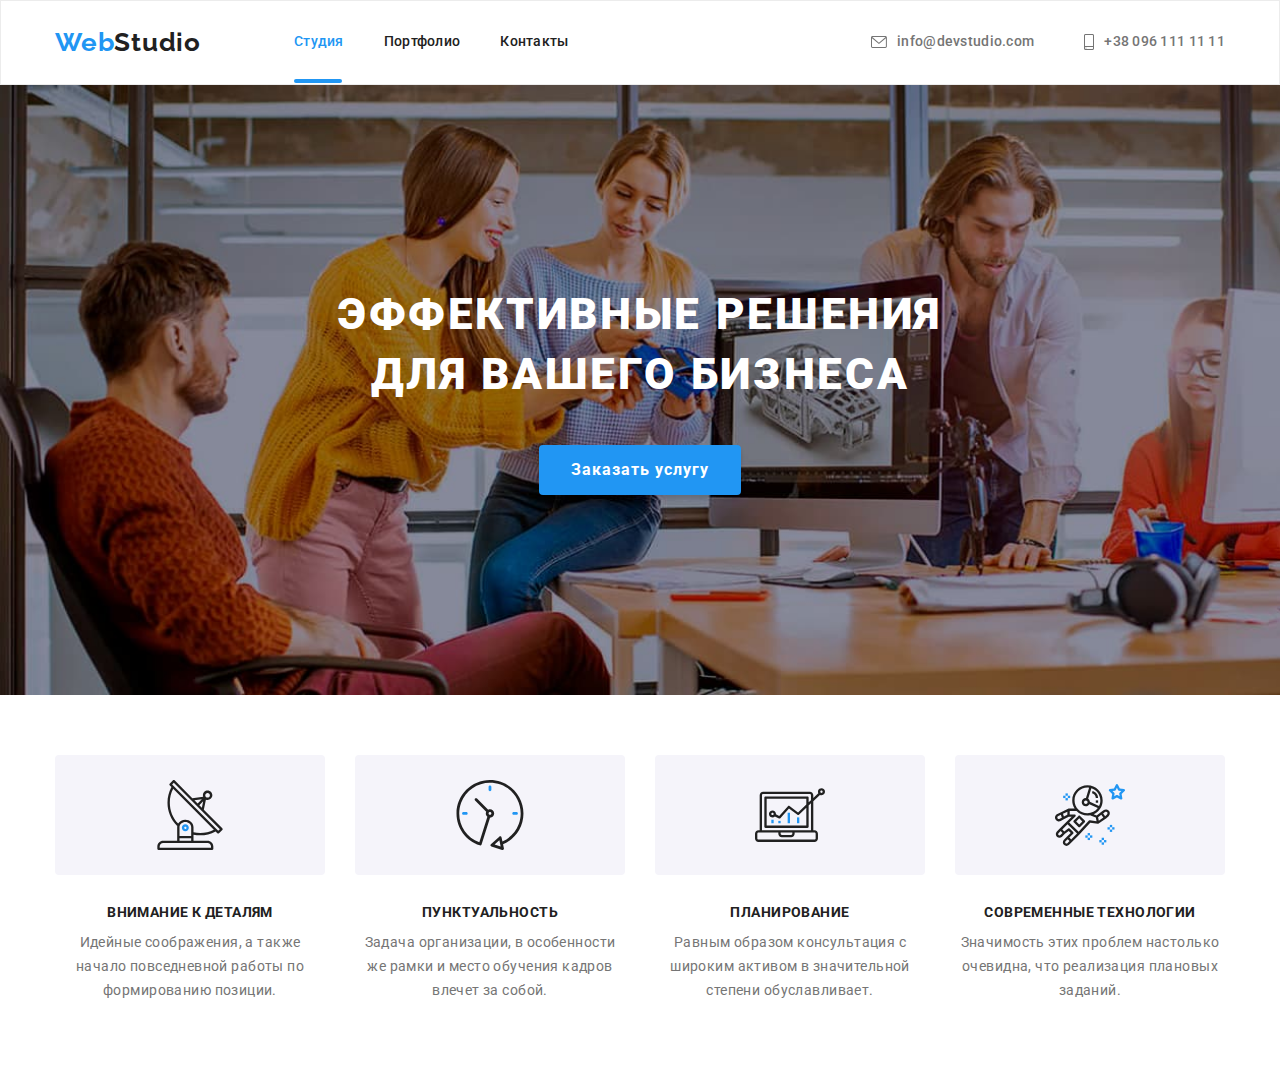
==== commit 7e7dd622: "сделал до секции hero" ====
--- a/index.html
+++ b/index.html
@@ -36,7 +36,7 @@
         </nav>
        <button type="button" class="burger-btn" data-menu-open>
            <svg class="burger-btn__icon">
-               <use href="./images/sprite.svg#icon-close-black-18dp-2-1">
+               <use href="./images/sprite.svg#icon-person">
                </use>
            </svg>
        </button>
@@ -559,9 +559,9 @@
     </footer> -->
 
     <div class="backdrop is-hidden" data-modal>
-        <div class="modal">
+        <div class="modal container">
             
-            <button type="button" class="close-btn" data-modal-close>
+            <button type="button" class="close-btn-modal" data-modal-close>
                <svg class="modal-icon" width=18 height=18>
                    <use href="./images/sprite.svg#icon-close-black-18dp-2-1"> </use>
                </svg>
--- a/css/main.min.css
+++ b/css/main.min.css
@@ -1,2 +1,2 @@
-:root{--primary-text-color: #000000;--secondary-text-color: #757575;--primary-white-color: #ffffff;--title-text-color: #212121;--accent-color: #2196f3;--accentbgr-color: #188ce8;--darkbgr-color: #2f303a;--mainbgr-color: #e5e5e5;--mainbgrtwo-color: #f5f4fa;--logo-font: Raleway;--main-font: Roboto}.visually-hidden{position:absolute !important;clip:rect(1px 1px 1px 1px);clip:rect(1px, 1px, 1px, 1px);padding:0 !important;border:0 !important;height:1px !important;width:1px !important;overflow:hidden}h1,h2,h3,h4,h5,h6,p{margin-top:0;margin-bottom:0}ul,ol{margin-top:0;margin-bottom:0;padding-left:0}img{display:block}body{background-color:var(--primary-white-color);color:var(--primary-text-color);font-family:var(--main-font),sans-serif}.link{text-decoration:none;color:inherit}ul{list-style:none}a{display:block;text-decoration:none}.section{padding-top:60px;padding-bottom:60px}.container{width:100%;padding-left:15px;padding-right:15px;margin:0 auto}@media screen and (min-width: 480px){.container{width:480px;margin:0 auto}}@media (min-width: 768px) and (max-width: 1199px){.container{width:480px}}@media (min-width: 1200px){.container{width:1200px}}.social-list{display:flex;justify-content:space-between}.social-list__link{display:flex;align-items:center;justify-content:center;width:40px;height:40px;border-radius:50%;background-color:var(--primary-white-color);fill:#afb1b8;transition:background-color 250ms cubic-bezier(0.4, 0, 0.2, 1),fill 250ms cubic-bezier(0.4, 0, 0.2, 1)}.social-list__link:focus,.social-list__link:hover{fill:var(--primary-white-color);background-color:var(--accent-color)}.social-list__icon{width:20px;height:20px}.footer-social-list{display:flex}.footer-social-item{margin-left:10px}.footer-social-link{display:flex;background-color:rgba(255,255,255,0.1);justify-content:center;align-items:center;width:44px;height:44px;border-radius:50%;fill:var(--primary-white-color);transition:background-color 250ms cubic-bezier(0.4, 0, 0.2, 1),fill 250ms cubic-bezier(0.4, 0, 0.2, 1)}.footer-social-link:focus,.footer-social-link:hover{background-color:var(--accent-color)}.backdrop{position:fixed;top:0;left:0;width:100vw;height:100vh;background-color:rgba(0,0,0,0.2);transition-duration:250ms;transition-timing-function:cubic-bezier(0.4, 0, 0.2, 1)}.is-hidden{opacity:0;visibility:hidden;pointer-events:none}.modal{position:absolute;left:50%;top:50%;width:528px;height:581px;background-color:var(--primary-white-color);transform:translate(-50%, -50%);padding:40px}.close-btn{position:absolute;width:30px;height:30px;top:8px;right:8px;border-radius:50%;cursor:pointer;border:1px solid rgba(0,0,0,0.1);background-color:transparent;padding:0}.close-btn:focus .modal-icon,.close-btn:hover .modal-icon{fill:var(--accent-color)}.modal-icon{fill:#212121;position:absolute;top:50%;left:50%;transform:translate(-50%, -50%);transition:fill 250ms cubic-bezier(0.4, 0, 0.2, 1)}.modal-form{display:flex;flex-direction:column}.modal-form-head{font-family:var(--main-font);font-style:normal;font-weight:bold;font-size:20px;line-height:23px;text-align:center;letter-spacing:0.03em;color:var(--title-text-color);margin-bottom:30px}.modal-form-input{width:100%;height:40px;border:1px solid rgba(33,33,33,0.2);box-sizing:border-box;border-radius:4px;padding-left:42px;transition:border-color 250ms cubic-bezier(0.4, 0, 0.2, 1)}.modal-form-input:focus,.modal-form-input:hover{outline:none;border-color:var(--accent-color)}.modal-form-label{margin-top:10px;font-family:var(--main-font);font-style:normal;font-weight:normal;font-size:12px;line-height:14px;letter-spacing:0.01em;color:var(--secondary-text-color)}.modal-form-input-wrapper{position:relative;margin-top:4px;display:block}.modal-input-icon{position:absolute;top:50%;transform:translateY(-50%);left:12px;width:18px;height:18px;transition:fill 250ms cubic-bezier(0.4, 0, 0.2, 1)}.modal-form-input:focus+.modal-input-icon,.modal-form-input:hover+.modal-input-icon{fill:var(--accent-color)}.modal-form-message{width:100%;height:120px;margin-top:4px;padding:12px 16px;resize:none;transition:border-color 250ms cubic-bezier(0.4, 0, 0.2, 1);border:1px solid rgba(33,33,33,0.2);border-radius:4px}.modal-form-message:focus,.modal-form-message:hover{outline:none;border-color:var(--accent-color)}.modal-form-message::placeholder{color:var(--secondary-text-color)}.modal-form-checkbox:checked+.modal-form-checkbox-label::before{background-image:url(../images/icon-check.jpg);background-origin:border-box;border-color:transparent}.modal-form-checkbox-label{display:flex;align-items:center;font-family:var(--main-font);font-style:normal;font-weight:normal;font-size:14px;line-height:1.71;letter-spacing:0.03em;color:var(--secondary-text-color);margin-top:20px;margin-bottom:20px}.modal-form-checkbox-label::before{content:"";display:block;width:16px;height:15px;border:2px solid #212121;border-radius:2px;cursor:pointer;margin-right:7px}.modal-form-label-link{color:var(--accent-color)}.modal-form-btn{font-family:var(--main-font);font-style:normal;font-weight:bold;font-size:16px;line-height:30px;border:none;text-align:center;letter-spacing:0.06em;margin:0 auto;color:#ffffff;width:200px;height:50px;background-color:var(--accent-color);box-shadow:0px 4px 4px rgba(0,0,0,0.15);border-radius:4px;cursor:pointer;transition:background-color 250ms cubic-bezier(0.4, 0, 0.2, 1)}.modal-form-btn:hover,.modal-form-btn:focus{background-color:var(--accentbgr-color)}.header{max-width:100%;padding-top:16px;padding-bottom:16px;border:1px solid #ececec;background-color:firebrick}.header-container{display:flex;align-items:center;justify-content:space-between}.nav-item{display:none}.contacts-top{display:none}.logo{animation-duration:250ms}.logo-text{font-family:var(--logo-font);font-style:normal;font-weight:700;font-size:24px;line-height:1.16;letter-spacing:0.03em;color:var(--title-text-color)}.logo-two{font-family:var(--logo-font);font-style:normal;font-weight:700;font-size:24px;line-height:1.16;letter-spacing:0.03em;color:var(--accent-color)}.burger-btn{background-color:transparent;border:none;padding:0;cursor:pointer}.burger-btn__icon{width:40px;height:40px;border:orangered solid 3px;fill:#212121}.header-container{display:flex;align-items:center;justify-content:space-between}.mobile-menu{position:fixed;z-index:99;left:0;top:0;width:100vw;height:100vh;background-color:#ffffff;opacity:0;visibility:hidden;pointer-events:none;transition:opacity 250ms cubic-bezier(0.4, 0, 0.2, 1)}.mobile-menu.is-open{opacity:1;visibility:visible;pointer-events:auto}.close-btn{background-color:transparent;border:none;padding:0;cursor:pointer}.close-btn__icon{width:40px;height:40px;transition:fill 250ms cubic-bezier(0.4, 0, 0.2, 1)}.close-btn__icon:focus,.close-btn__icon:hover{fill:var(--accent-color)}.mobile-menu__close-btn{position:absolute;top:21px;right:26px}.mobile-menu__container{position:relative;padding-top:48px;padding-left:40px}.nav-list__item{margin-bottom:10px}.nav-list__link{font-family:Roboto;font-style:normal;font-weight:500;font-size:20px;line-height:47px;letter-spacing:0.02em;color:#212121;transition:color 250ms cubic-bezier(0.4, 0, 0.2, 1)}.nav-list__link:hover,.nav-list__link:focus{color:var(--accent-color)}.mobile-menu__contacts-top:not(:last-child){padding-top:306px}.mobile-menu__link{font-family:Roboto;font-style:normal;font-weight:500;font-size:18px;line-height:1.16;letter-spacing:0.02em;margin-top:32px;transition:color 250ms cubic-bezier(0.4, 0, 0.2, 1);color:#757575}.mobile-menu__link:hover,.mobile-menu__link:focus{color:var(--accent-color)}.social-list-mobile-menu{display:flex}.social-list-mobile-menu__link{font-family:Roboto;font-style:normal;font-weight:500;font-size:14px;line-height:22px;letter-spacing:0.02em;color:#2196F3;margin-top:64px}.social-list-mobile-menu__link::before{content:"";border:1px solid rgba(33,33,33,0.2);content:"";display:block}.social-list-mobile-menu__item:not(:last-child){margin-right:20px}.social-list-mobile-menu__item{padding-bottom:48px}.hero-title{font-family:var(--main-font);font-style:normal;font-weight:900;font-size:44px;line-height:1.36;text-align:center;letter-spacing:0.06em;text-transform:uppercase;color:var(--primary-white-color)}.hero{background-color:var(--darkbgr-color);padding-top:200px;padding-bottom:200px;max-width:1600px;text-align:center;background-size:cover;background-image:linear-gradient(rgba(47,48,58,0.4), rgba(47,48,58,0.4)),url(../images/bg.jpg)}.hero-btn{color:var(--primary-white-color);background-color:var(--accent-color);font-family:var(--main-font);font-weight:700;font-size:16px;line-height:1.88;display:flex;letter-spacing:0.06em;box-shadow:0px 4px 4px rgba(0,0,0,0.15);border-radius:4px;cursor:pointer;margin-top:40px;margin-right:auto;margin-left:auto;padding-top:10px;padding-right:32px;padding-bottom:10px;padding-left:32px;border:none;transition:background-color 250ms cubic-bezier(0.4, 0, 0.2, 1),color 250ms cubic-bezier(0.4, 0, 0.2, 1)}.hero-btn:hover,.hero-btn:focus{background-color:var(--accentbgr-color)}.advantages-container{display:flex;flex-direction:column}.icon-container{display:flex;justify-content:center;align-items:center;max-width:450px;height:120px;background:#f5f4fa;border-radius:4px;margin-bottom:30px}.advantages-li{text-align:center}.advantages-title{font-family:var(--main-font);font-style:normal;font-weight:bold;font-size:14px;line-height:1.14;letter-spacing:0.03em;text-transform:uppercase;color:var(--title-text-color)}.advantages-item{font-family:var(--main-font);font-style:normal;font-weight:normal;font-size:14px;line-height:1.71;letter-spacing:0.03em;color:var(--secondary-text-color);margin-top:10px}.advantages-li:not(:last-child){margin-bottom:30px}@media (min-width: 768px) and (max-width: 1199px){.advantages-container{flex-direction:row;flex-wrap:wrap;align-items:flex-start;margin-top:-30px;margin-right:-30px}.advantages-li{margin-top:30px;margin-right:30px;flex-basis:calc((100% - 60px) / 2)}.icon-container{display:flex;justify-content:center;align-items:center;max-width:354px;height:120px;background:#f5f4fa;border-radius:4px;margin-bottom:30px}}@media (min-width: 1200px){.advantages-container{display:flex;flex-direction:row;justify-content:flex-start}.advantages,.about{background-color:var(--primary-white-color)}.advantages-li:not(:last-child){margin-right:30px}.icon-container{display:flex;justify-content:center;align-items:center;width:270px;height:120px;background:#f5f4fa;border-radius:4px;margin-bottom:30px}}.about-container__wrapper{position:relative}.about-container__overlay{font-family:var(--main-font);font-style:normal;font-weight:bold;font-size:14px;line-height:16px;text-align:center;letter-spacing:0.03em;text-transform:uppercase;padding-top:27px;padding-bottom:27px;color:#ffffff;position:absolute;background-color:rgba(47,48,58,0.8);width:100%;height:70px;bottom:0px}.about-title{font-family:var(--main-font);font-style:normal;font-weight:bold;font-size:36px;line-height:1.16;text-align:center;letter-spacing:0.03em;color:var(--title-text-color);margin-bottom:50px}.about-container{display:flex;justify-content:space-between}.team-section{background-color:var(--mainbgrtwo-color)}.team-title{font-family:var(--main-font);font-style:normal;font-weight:bold;font-size:36px;line-height:1.16;text-align:center;letter-spacing:0.03em;color:var(--title-text-color);margin-bottom:50px}.team-container__name{font-family:var(--main-font);font-style:normal;font-weight:500;font-size:16px;line-height:1.18;letter-spacing:0.03em;color:var(--title-text-color);text-align:center;margin-bottom:10px}.team-container__job{font-family:var(--main-font);font-style:normal;font-weight:normal;font-size:16px;line-height:19px;letter-spacing:0.03em;color:var(--secondary-text-color);text-align:center;margin-bottom:30px}.team-container__div{padding-top:30px;padding-bottom:30px;box-shadow:0px 4px 4px rgba(0,0,0,0.12),0px 1px 1px rgba(0,0,0,0.14),0px 2px 1px rgba(0,0,0,0.2);border-radius:0px 0px 4px 4px;background-color:var(--primary-white-color);padding-left:44px;padding-right:44px}.team-container__card{margin-left:30px;flex-basis:calc((100% - 120px) / 4)}.team-container{display:flex;margin-left:-30px}.subtitle{font-family:var(--main-font);font-style:normal;font-weight:bold;font-size:36px;line-height:1.16;text-align:center;letter-spacing:0.03em;color:#212121;margin-bottom:50px}.clients-list{display:flex;justify-content:space-between}.clients-list-link:hover,.clients-list-link:focus{fill:var(--accent-color);border:1px solid var(--accent-color)}.clients-list-link{width:170px;height:92px;border:1px solid #afb1b8;border-radius:4px;display:flex;justify-content:center;align-items:center;fill:#afb1b8;transition:fill 250ms cubic-bezier(0.4, 0, 0.2, 1)}.clients-list-link:hover,.clients-list-link:focus{fill:var(--accent-color);border:1px solid var(--accent-color)}.footer{background-color:var(--darkbgr-color);padding-top:60px;padding-bottom:60px}.footer-web{font-family:var(--logo-font);font-style:normal;font-weight:bold;font-size:26px;line-height:1.19;letter-spacing:0.03em;color:var(--accent-color)}.footer-logo-studio{font-family:var(--logo-font);font-style:normal;font-weight:bold;font-size:26px;line-height:1.19;letter-spacing:0.03em;color:var(--primary-white-color)}.footer-address{font-family:var(--main-font);font-style:normal;font-weight:normal;font-size:14px;line-height:1.72;letter-spacing:0.03em;color:var(--primary-white-color);margin-top:20px;margin-bottom:9px;transition:color 250ms cubic-bezier(0.4, 0, 0.2, 1)}.footer-mail,.footer-tel{font-family:var(--main-font);font-style:normal;font-weight:normal;font-size:14px;line-height:1.71;letter-spacing:0.03em;color:rgba(255,255,255,0.6);transition:color 250ms cubic-bezier(0.4, 0, 0.2, 1)}.footer-mail,.footer-mail,.footer-tel,.footer-tel{text-decoration:none}.footer-address:focus,.footer-address:hover,.footer-mail:hover,.footer-mail:focus,.footer-tel:hover,.footer-tel:focus{color:var(--accent-color)}.footer-mail,.footer-tel{text-decoration:none}.footer-contact:not(:last-child){margin-bottom:9px}.footer-wrapper{display:flex}.footer-social{margin-left:70px;margin-top:5px;justify-content:center;text-align:center}.footer-social-title{margin-bottom:20px;margin-right:50px;font-family:var(--main-font);font-style:normal;font-weight:bold;font-size:14px;line-height:1.14;letter-spacing:0.03em;text-transform:uppercase;color:var(--primary-white-color)}.footer-social-list{display:flex}.footer-social-item{margin-left:10px}.footer-social-link{display:flex;background-color:rgba(255,255,255,0.1);justify-content:center;align-items:center;width:44px;height:44px;border-radius:50%;fill:var(--primary-white-color);transition:background-color 250ms cubic-bezier(0.4, 0, 0.2, 1),fill 250ms cubic-bezier(0.4, 0, 0.2, 1)}.footer-social-link:focus,.footer-social-link:hover{background-color:var(--accent-color)}.div-input-wrapper{display:flex;margin-top:5px;margin-left:43px}.input-text{font-family:var(--main-font);font-style:normal;font-weight:bold;font-size:14px;line-height:16px;letter-spacing:0.03em;text-transform:uppercase;color:var(--primary-white-color);margin-top:1px;margin-left:42px;margin-bottom:20px}.form-input-email{width:358px;height:50px;border:2px solid rgba(255,255,255,0.3);box-sizing:border-box;filter:drop-shadow(0px 4px 4px rgba(0,0,0,0.15));border-radius:4px;outline:none;background-color:transparent;color:var(--primary-white-color);padding-left:16px}.btn-footer{position:relative;width:200px;height:50px;background-color:var(--accent-color);box-shadow:0px 4px 4px rgba(0,0,0,0.15);border-radius:4px;cursor:pointer;border:none;color:#ffffff;font-family:var(--main-font);font-style:normal;font-weight:bold;font-size:16px;line-height:30px;margin-left:12px;transition:background-color 250ms cubic-bezier(0.4, 0, 0.2, 1),color 250ms cubic-bezier(0.4, 0, 0.2, 1),box-shadow 250ms cubic-bezier(0.4, 0, 0.2, 1)}.btn-footer:hover,.btn-footer:focus{background-color:var(--accentbgr-color)}.icon-send-footer{vertical-align:middle}.main{background-color:var(--mainbgrtwo-color)}.filters .item{background-color:var(--mainbgrtwo-color);color:var(--title-text-color);font-family:var(--main-font);font-weight:500;font-size:16px;line-height:1.64;text-align:center;letter-spacing:0.03em;cursor:pointer;background:#f5f4fa;border-radius:4px;border:none;padding:6px 22px;transition:color 250ms cubic-bezier(0.4, 0, 0.2, 1),background-color 250ms cubic-bezier(0.4, 0, 0.2, 1)}.filters .item:hover,.filters .item:focus{background-color:var(--accent-color);color:var(--primary-white-color);box-shadow:0px 3px 1px rgba(0,0,0,0.1),0px 1px 2px rgba(0,0,0,0.08),0px 2px 2px rgba(0,0,0,0.12);border-radius:4px;box-shadow:0px 3px 1px rgba(0,0,0,0.1),0px 1px 2px rgba(0,0,0,0.08),0px 2px 2px rgba(0,0,0,0.12)}.button-li{margin-right:8px}.parents{display:flex;text-align:center;justify-content:center;margin-bottom:50px}.card{background:#ffffff;border:1px solid #eeeeee;box-sizing:border-box;border-top:none;padding:20px 24px}.parents-projects{display:flex;flex-wrap:wrap;margin-left:-30px;margin-top:-30px}.portfolio-page{margin-left:30px;margin-top:30px;flex-basis:calc((100% - 90px) / 3)}.portfolio-link{text-decoration:none;display:block;transition:box-shadow 250ms cubic-bezier(0.4, 0, 0.2, 1)}.portfolio-link:hover,.portfolio-link:focus{box-shadow:0px 1px 1px rgba(0,0,0,0.12),0px 4px 4px rgba(0,0,0,0.06),1px 4px 6px rgba(0,0,0,0.16)}.project-title{font-family:var(--main-font);font-style:normal;font-weight:bold;font-size:18px;line-height:2;letter-spacing:0.06em;color:var(--title-text-color)}.project-type{font-family:var(--main-font);font-style:normal;font-weight:normal;font-size:16px;line-height:1.87;letter-spacing:0.03em;color:var(--secondary-text-color)}.wrapper-portfolio{position:relative;overflow:hidden}.overlay-portfolio{position:absolute;background-color:rgba(33,150,243,0.9);font-family:var(--main-font);font-style:normal;font-weight:normal;font-size:18px;line-height:1.55;padding:63px 24px 63px 23px;width:100%;height:100%;overflow:auto;top:0;left:0;letter-spacing:0.03em;color:var(--primary-white-color);transform:translateY(100%);transition:transform 250ms cubic-bezier(0.4, 0, 0.2, 1)}.portfolio-page:focus .overlay-portfolio,.portfolio-page:hover .overlay-portfolio{transform:translateY(0%)}
+:root{--primary-text-color: #000000;--secondary-text-color: #757575;--primary-white-color: #ffffff;--title-text-color: #212121;--accent-color: #2196f3;--accentbgr-color: #188ce8;--darkbgr-color: #2f303a;--mainbgr-color: #e5e5e5;--mainbgrtwo-color: #f5f4fa;--logo-font: Raleway;--main-font: Roboto}.visually-hidden{position:absolute !important;clip:rect(1px 1px 1px 1px);clip:rect(1px, 1px, 1px, 1px);padding:0 !important;border:0 !important;height:1px !important;width:1px !important;overflow:hidden}h1,h2,h3,h4,h5,h6,p{margin-top:0;margin-bottom:0}ul,ol{margin-top:0;margin-bottom:0;padding-left:0}img{display:block}body{background-color:var(--primary-white-color);color:var(--primary-text-color);font-family:var(--main-font),sans-serif}.link{text-decoration:none;color:inherit}ul{list-style:none}a{display:block;text-decoration:none}.section{padding-top:60px;padding-bottom:60px}.container{width:100%;padding-left:15px;padding-right:15px;margin:0 auto}@media screen and (min-width: 480px){.container{width:480px;margin:0 auto}}@media (min-width: 768px) and (max-width: 1199px){.container{width:768px}}@media (min-width: 1200px){.container{width:1200px}}.social-list{display:flex;justify-content:space-between}.social-list__link{display:flex;align-items:center;justify-content:center;width:40px;height:40px;border-radius:50%;background-color:var(--primary-white-color);fill:#afb1b8;transition:background-color 250ms cubic-bezier(0.4, 0, 0.2, 1),fill 250ms cubic-bezier(0.4, 0, 0.2, 1)}.social-list__link:focus,.social-list__link:hover{fill:var(--primary-white-color);background-color:var(--accent-color)}.social-list__icon{width:20px;height:20px}.footer-social-list{display:flex}.footer-social-item{margin-left:10px}.footer-social-link{display:flex;background-color:rgba(255,255,255,0.1);justify-content:center;align-items:center;width:44px;height:44px;border-radius:50%;fill:var(--primary-white-color);transition:background-color 250ms cubic-bezier(0.4, 0, 0.2, 1),fill 250ms cubic-bezier(0.4, 0, 0.2, 1)}.footer-social-link:focus,.footer-social-link:hover{background-color:var(--accent-color)}.backdrop{position:fixed;top:0;left:0;width:100vw;height:100vh;background-color:rgba(0,0,0,0.2);transition-duration:250ms;transition-timing-function:cubic-bezier(0.4, 0, 0.2, 1)}.is-hidden{opacity:0;visibility:hidden;pointer-events:none}.modal{position:absolute;left:50%;top:50%;width:400px;height:609px;background-color:var(--primary-white-color);transform:translate(-50%, -50%);padding:40px}.close-btn-modal{position:absolute;width:30px;height:30px;top:8px;right:8px;border-radius:50%;cursor:pointer;border:1px solid rgba(0,0,0,0.1);background-color:transparent;padding:0}.close-btn-modal:focus .modal-icon,.close-btn-modal:hover .modal-icon{fill:var(--accent-color)}.close-btn-modal .modal-icon{fill:#212121;position:absolute;top:50%;left:50%;transform:translate(-50%, -50%);transition:fill 250ms cubic-bezier(0.4, 0, 0.2, 1)}@media (min-width: 1200px){.modal{width:528px;height:581px}}.modal-form{display:flex;flex-direction:column}.modal-form-head{font-family:var(--main-font);font-style:normal;font-weight:bold;font-size:20px;line-height:23px;text-align:center;letter-spacing:0.03em;color:var(--title-text-color);margin-bottom:30px}.modal-form-input{width:100%;height:40px;border:1px solid rgba(33,33,33,0.2);box-sizing:border-box;border-radius:4px;padding-left:42px;transition:border-color 250ms cubic-bezier(0.4, 0, 0.2, 1)}.modal-form-input:focus,.modal-form-input:hover{outline:none;border-color:var(--accent-color)}.modal-form-label{margin-top:10px;font-family:var(--main-font);font-style:normal;font-weight:normal;font-size:12px;line-height:14px;letter-spacing:0.01em;color:var(--secondary-text-color)}.modal-form-input-wrapper{position:relative;margin-top:4px;display:block}.modal-input-icon{position:absolute;top:50%;transform:translateY(-50%);left:12px;width:18px;height:18px;transition:fill 250ms cubic-bezier(0.4, 0, 0.2, 1)}.modal-form-input:focus+.modal-input-icon,.modal-form-input:hover+.modal-input-icon{fill:var(--accent-color)}.modal-form-message{width:100%;height:120px;margin-top:4px;padding:12px 16px;resize:none;transition:border-color 250ms cubic-bezier(0.4, 0, 0.2, 1);border:1px solid rgba(33,33,33,0.2);border-radius:4px}.modal-form-message:focus,.modal-form-message:hover{outline:none;border-color:var(--accent-color)}.modal-form-message::placeholder{color:var(--secondary-text-color)}.modal-form-checkbox:checked+.modal-form-checkbox-label::before{background-image:url(../images/icon-check.jpg);background-origin:border-box;border-color:transparent}.modal-form-checkbox-label{display:flex;align-items:center;font-family:var(--main-font);font-style:normal;font-weight:normal;font-size:10px;line-height:1.1;letter-spacing:0.03em;color:var(--secondary-text-color);margin-top:20px;margin-bottom:20px}.modal-form-checkbox-label::before{content:"";display:block;width:16px;height:15px;border:2px solid #212121;border-radius:2px;cursor:pointer;margin-right:7px}.modal-form-label-link{color:var(--accent-color)}.modal-form-btn{font-family:var(--main-font);font-style:normal;font-weight:bold;font-size:16px;line-height:30px;border:none;text-align:center;letter-spacing:0.06em;margin:0 auto;color:#ffffff;width:200px;height:50px;background-color:var(--accent-color);box-shadow:0px 4px 4px rgba(0,0,0,0.15);border-radius:4px;cursor:pointer;transition:background-color 250ms cubic-bezier(0.4, 0, 0.2, 1)}.modal-form-btn:hover,.modal-form-btn:focus{background-color:var(--accentbgr-color)}@media (min-width: 1200px){.modal-form-checkbox-label{display:flex;align-items:center;font-family:var(--main-font);font-style:normal;font-weight:normal;font-size:14px;line-height:1.71;letter-spacing:0.03em;color:var(--secondary-text-color);margin-top:20px;margin-bottom:20px}}@media screen and (max-width: 767px){.nav-item{display:none}.contacts-top{display:none}}.header{max-width:100%;padding-top:16px;padding-bottom:16px;border:1px solid #ececec}.header-container{display:flex;align-items:center;justify-content:space-between}.logo{animation-duration:250ms}.logo-text{font-family:var(--logo-font);font-style:normal;font-weight:700;font-size:24px;line-height:1.16;letter-spacing:0.03em;color:var(--title-text-color)}.logo-two{font-family:var(--logo-font);font-style:normal;font-weight:700;font-size:24px;line-height:1.16;letter-spacing:0.03em;color:var(--accent-color)}.burger-btn{background-color:transparent;border:none;padding:0;cursor:pointer}.burger-btn__icon{width:40px;height:40px;border:orangered solid 3px;fill:#212121}.burger-btn__icon:hover,.burger-btn__icon:focus{fill:#2196F3}.header-container{display:flex;align-items:center;justify-content:space-between}.mobile-menu{position:fixed;z-index:99;left:0;top:0;width:100vw;height:100vh;background-color:#ffffff;opacity:0;visibility:hidden;pointer-events:none;transition:opacity 250ms cubic-bezier(0.4, 0, 0.2, 1)}.mobile-menu.is-open{opacity:1;visibility:visible;pointer-events:auto}.close-btn{background-color:transparent;border:none;padding:0;cursor:pointer;position:absolute;top:21px;right:26px}.close-btn__icon{width:40px;height:40px;transition:fill 250ms cubic-bezier(0.4, 0, 0.2, 1)}.close-btn__icon:focus,.close-btn__icon:hover{fill:var(--accent-color)}.mobile-menu__container{position:relative;padding-top:48px;padding-left:40px}.nav-list__item{margin-bottom:10px}.nav-list__link{font-family:Roboto;font-style:normal;font-weight:500;font-size:25px;line-height:47px;letter-spacing:0.02em;color:#212121;transition:color 250ms cubic-bezier(0.4, 0, 0.2, 1)}.nav-list__link:hover,.nav-list__link:focus{color:var(--accent-color)}.mobile-menu__contacts-top:not(:last-child){padding-top:306px}.mobile-menu__link{font-family:Roboto;font-style:normal;font-weight:500;font-size:20px;line-height:1.16;letter-spacing:0.02em;margin-top:32px;transition:color 250ms cubic-bezier(0.4, 0, 0.2, 1);color:#757575}.mobile-menu__link:hover,.mobile-menu__link:focus{color:var(--accent-color)}.social-list-mobile-menu{display:flex;padding-top:30px}.social-list-mobile-menu__link{font-family:Roboto;font-style:normal;font-weight:500;font-size:14px;line-height:1.16;letter-spacing:0.02em;color:#2196F3}.social-list-mobile-menu__item:not(:last-child){margin-right:20px}.social-list-mobile-menu__item:not(:last-child)::after{content:"";border:1px solid rgba(33,33,33,0.2);transform:rotate(90deg)}@media (min-width: 768px) and (max-width: 1199px){.burger-btn{display:none}.mobile-menu__header-contacts{margin-top:32px}.header{padding-top:26px;padding-bottom:26px;border:1px solid #ececec}.header-container{display:flex;align-items:center}.navigation{display:flex;align-items:center}.nav{display:flex;align-items:center}.contacts-top{display:block;align-items:center;margin-left:auto}.logo-two{font-family:var(--logo-font);font-style:normal;font-weight:700;font-size:26px;line-height:1.19;letter-spacing:0.03em;color:var(--accent-color)}.logo-text{font-family:var(--logo-font);font-style:normal;font-weight:700;font-size:26px;line-height:1.19;letter-spacing:0.03em;color:var(--title-text-color)}.logo{margin-right:93px;animation-duration:250ms}.nav{font-family:Roboto;font-style:normal;font-weight:500;font-size:14px;line-height:1.14;letter-spacing:0.02em;color:#212121}.nav>li:not(:last-child){margin-right:40px}.link:hover,.link:focus{color:var(--accent-color)}.list .link.current{color:var(--accent-color)}.contacts-top .link{font-family:var(--main-font);font-style:normal;font-weight:500;font-size:14px;line-height:1.14;letter-spacing:0.02em;color:#757575}.contacts-top .link:hover,.contacts-top .link:focus{color:var(--accent-color)}.header-contacts{text-align:center;margin-left:106px;padding-right:15px}.header-contacts:not(:last-child){margin-bottom:10px}.tel-icon,.mail-icon{margin-right:10px;fill:#757575;transition:fill 250ms cubic-bezier(0.4, 0, 0.2, 1)}.mail-link:hover .mail-icon,.mail-link:focus .modal-icon,.tel-link:hover .tel-icon,.tel-link:focus .tel-icon{fill:var(--accent-color)}.mail-icon:hover,.mail-icon:focus{fill:var(--accent-color)}.tel-icon:hover,.tel-icon:focus{fill:var(--accent-color)}.mail-link,.tel-link{display:flex;align-items:center}.nav-item{position:relative}.current-studio::after{content:"";display:block;position:absolute;width:48px;height:4px;background:var(--accent-color);border-radius:2px;bottom:-33px}.current-portfolio::after{content:"";display:block;position:absolute;width:78px;height:4px;bottom:-33px;background:#2196f3;border-radius:2px}.link{transition:color 250ms cubic-bezier(0.4, 0, 0.2, 1)}}@media (min-width: 1200px){.burger-btn{display:none}.mobile-menu__header-contacts{margin-top:32px}.header{padding-top:26px;padding-bottom:26px;border:1px solid #ececec}.header-container{display:flex;align-items:center}.navigation{display:flex;align-items:center}.nav{display:flex;align-items:center}.contacts-top{display:flex;align-items:center;margin-left:auto}.logo-two{font-family:var(--logo-font);font-style:normal;font-weight:700;font-size:26px;line-height:1.19;letter-spacing:0.03em;color:var(--accent-color)}.logo-text{font-family:var(--logo-font);font-style:normal;font-weight:700;font-size:26px;line-height:1.19;letter-spacing:0.03em;color:var(--title-text-color)}.logo{margin-right:93px;animation-duration:250ms}.nav{font-family:Roboto;font-style:normal;font-weight:500;font-size:14px;line-height:1.14;letter-spacing:0.02em;color:#212121}.nav>li:not(:last-child){margin-right:40px}.link:hover,.link:focus{color:var(--accent-color)}.list .link.current{color:var(--accent-color)}.contacts-top .link{font-family:var(--main-font);font-style:normal;font-weight:500;font-size:14px;line-height:1.14;letter-spacing:0.02em;color:#757575}.contacts-top .link:hover,.contacts-top .link:focus{color:var(--accent-color)}.header-contacts:not(:last-child){margin-right:50px}.tel-icon,.mail-icon{margin-right:10px;fill:#757575;transition:fill 250ms cubic-bezier(0.4, 0, 0.2, 1)}.mail-link:hover .mail-icon,.mail-link:focus .modal-icon,.tel-link:hover .tel-icon,.tel-link:focus .tel-icon{fill:var(--accent-color)}.mail-icon:hover,.mail-icon:focus{fill:var(--accent-color)}.tel-icon:hover,.tel-icon:focus{fill:var(--accent-color)}.mail-link,.tel-link{display:flex;align-items:center}.nav-item{position:relative}.current-studio::after{content:"";display:block;position:absolute;width:48px;height:4px;background:var(--accent-color);border-radius:2px;bottom:-33px}.current-portfolio::after{content:"";display:block;position:absolute;width:78px;height:4px;bottom:-33px;background:#2196f3;border-radius:2px}.link{transition:color 250ms cubic-bezier(0.4, 0, 0.2, 1)}}.hero{background-color:var(--darkbgr-color);padding-top:128px;padding-bottom:128px;text-align:center;background-size:cover;background-repeat:no-repeat}.hero-title{font-family:Roboto;font-style:normal;font-weight:900;font-size:21px;line-height:42px;text-align:center;letter-spacing:0.06em;text-transform:uppercase;color:var(--primary-white-color)}.hero-btn{color:var(--primary-white-color);background-color:var(--accent-color);font-family:var(--main-font);font-weight:700;font-size:16px;line-height:1.88;display:flex;letter-spacing:0.06em;box-shadow:0px 4px 4px rgba(0,0,0,0.15);border-radius:4px;cursor:pointer;margin-top:40px;margin-right:auto;margin-left:auto;padding-top:10px;padding-right:32px;padding-bottom:10px;padding-left:32px;border:none;transition:background-color 250ms cubic-bezier(0.4, 0, 0.2, 1),color 250ms cubic-bezier(0.4, 0, 0.2, 1)}.hero-btn:hover,.hero-btn:focus{background-color:var(--accentbgr-color)}@media (min-width: 768px) and (max-width: 1199px){.hero{background-color:var(--darkbgr-color);padding-top:118px;padding-bottom:118px}.hero-title{font-size:23px;line-height:1.82}}@media (min-width: 1200px){.hero{background-color:var(--darkbgr-color);padding-top:200px;padding-bottom:200px;text-align:center;background-size:cover}.hero-title{font-family:var(--main-font);font-weight:900;font-size:44px;line-height:1.36;color:var(--primary-white-color)}}.hero{background-image:linear-gradient(rgba(47,48,58,0.4), rgba(47,48,58,0.4)),url(../images/bg-phone-1x.jpg)}@media (min-device-pixel-ratio: 2), (-webkit-min-device-pixel-ratio: 2), (min-resolution: 192dpi), (min-resolution: 2dppx){.hero{background-image:url(../images/bg-phone-2x.jpg)}}@media (min-width: 768px) and (max-width: 1199px){.hero{background-image:url(../images/bg-tablet-1x.jpg)}}@media (min-device-pixel-ratio: 2) and (min-width: 768px), (min-resolution: 192dpi) and (min-width: 768px), (min-resolution: 2dppx) and (min-width: 768px){.hero{background-image:url(../images/bg-tablet-2x.jpg)}}@media (min-width: 1200px){.hero{background-image:url(../images/bg-desktop-1x.jpg)}}@media (min-width: 1200px) and (min-device-pixel-ratio: 2) and (min-width: 1200px), (min-width: 1200px) and (min-resolution: 192dpi) and (min-width: 1200px), (min-width: 1200px) and (min-resolution: 2dppx) and (min-width: 1200px){.hero{background-image:url(../images/bg-desktop-2x.jpg)}}.advantages-container{display:flex;flex-direction:column}.icon-container{display:flex;justify-content:center;align-items:center;max-width:450px;height:120px;background:#f5f4fa;border-radius:4px;margin-bottom:30px}.advantages-li{text-align:center}.advantages-title{font-family:var(--main-font);font-style:normal;font-weight:bold;font-size:14px;line-height:1.14;letter-spacing:0.03em;text-transform:uppercase;color:var(--title-text-color)}.advantages-item{font-family:var(--main-font);font-style:normal;font-weight:normal;font-size:14px;line-height:1.71;letter-spacing:0.03em;color:var(--secondary-text-color);margin-top:10px}.advantages-li:not(:last-child){margin-bottom:30px}@media (min-width: 768px) and (max-width: 1199px){.advantages-container{flex-direction:row;flex-wrap:wrap;align-items:flex-start;margin-top:-30px;margin-right:-30px}.advantages-li{margin-top:30px;margin-right:30px;flex-basis:calc((100% - 60px) / 2)}.icon-container{display:flex;justify-content:center;align-items:center;max-width:354px;height:120px;background:#f5f4fa;border-radius:4px;margin-bottom:30px}}@media (min-width: 1200px){.advantages-container{display:flex;flex-direction:row;justify-content:flex-start}.advantages,.about{background-color:var(--primary-white-color)}.advantages-li:not(:last-child){margin-right:30px}.icon-container{display:flex;justify-content:center;align-items:center;width:270px;height:120px;background:#f5f4fa;border-radius:4px;margin-bottom:30px}}.about-container__wrapper{position:relative}.about-container__overlay{font-family:var(--main-font);font-style:normal;font-weight:bold;font-size:14px;line-height:16px;text-align:center;letter-spacing:0.03em;text-transform:uppercase;padding-top:27px;padding-bottom:27px;color:#ffffff;position:absolute;background-color:rgba(47,48,58,0.8);width:100%;height:70px;bottom:0px}.about-title{font-family:var(--main-font);font-style:normal;font-weight:bold;font-size:36px;line-height:1.16;text-align:center;letter-spacing:0.03em;color:var(--title-text-color);margin-bottom:50px}.about-container{display:flex;justify-content:space-between}.team-section{background-color:var(--mainbgrtwo-color)}.team-title{font-family:var(--main-font);font-style:normal;font-weight:bold;font-size:36px;line-height:1.16;text-align:center;letter-spacing:0.03em;color:var(--title-text-color);margin-bottom:50px}.team-container__name{font-family:var(--main-font);font-style:normal;font-weight:500;font-size:16px;line-height:1.18;letter-spacing:0.03em;color:var(--title-text-color);text-align:center;margin-bottom:10px}.team-container__job{font-family:var(--main-font);font-style:normal;font-weight:normal;font-size:16px;line-height:19px;letter-spacing:0.03em;color:var(--secondary-text-color);text-align:center;margin-bottom:30px}.team-container__div{padding-top:30px;padding-bottom:30px;box-shadow:0px 4px 4px rgba(0,0,0,0.12),0px 1px 1px rgba(0,0,0,0.14),0px 2px 1px rgba(0,0,0,0.2);border-radius:0px 0px 4px 4px;background-color:var(--primary-white-color);padding-left:44px;padding-right:44px}.team-container__card{margin-left:30px;flex-basis:calc((100% - 120px) / 4)}.team-container{display:flex;margin-left:-30px}.subtitle{font-family:var(--main-font);font-style:normal;font-weight:bold;font-size:36px;line-height:1.16;text-align:center;letter-spacing:0.03em;color:#212121;margin-bottom:50px}.clients-list{display:flex;justify-content:space-between}.clients-list-link:hover,.clients-list-link:focus{fill:var(--accent-color);border:1px solid var(--accent-color)}.clients-list-link{width:170px;height:92px;border:1px solid #afb1b8;border-radius:4px;display:flex;justify-content:center;align-items:center;fill:#afb1b8;transition:fill 250ms cubic-bezier(0.4, 0, 0.2, 1)}.clients-list-link:hover,.clients-list-link:focus{fill:var(--accent-color);border:1px solid var(--accent-color)}.footer{background-color:var(--darkbgr-color);padding-top:60px;padding-bottom:60px}.footer-web{font-family:var(--logo-font);font-style:normal;font-weight:bold;font-size:26px;line-height:1.19;letter-spacing:0.03em;color:var(--accent-color)}.footer-logo-studio{font-family:var(--logo-font);font-style:normal;font-weight:bold;font-size:26px;line-height:1.19;letter-spacing:0.03em;color:var(--primary-white-color)}.footer-address{font-family:var(--main-font);font-style:normal;font-weight:normal;font-size:14px;line-height:1.72;letter-spacing:0.03em;color:var(--primary-white-color);margin-top:20px;margin-bottom:9px;transition:color 250ms cubic-bezier(0.4, 0, 0.2, 1)}.footer-mail,.footer-tel{font-family:var(--main-font);font-style:normal;font-weight:normal;font-size:14px;line-height:1.71;letter-spacing:0.03em;color:rgba(255,255,255,0.6);transition:color 250ms cubic-bezier(0.4, 0, 0.2, 1)}.footer-mail,.footer-mail,.footer-tel,.footer-tel{text-decoration:none}.footer-address:focus,.footer-address:hover,.footer-mail:hover,.footer-mail:focus,.footer-tel:hover,.footer-tel:focus{color:var(--accent-color)}.footer-mail,.footer-tel{text-decoration:none}.footer-contact:not(:last-child){margin-bottom:9px}.footer-wrapper{display:flex}.footer-social{margin-left:70px;margin-top:5px;justify-content:center;text-align:center}.footer-social-title{margin-bottom:20px;margin-right:50px;font-family:var(--main-font);font-style:normal;font-weight:bold;font-size:14px;line-height:1.14;letter-spacing:0.03em;text-transform:uppercase;color:var(--primary-white-color)}.footer-social-list{display:flex}.footer-social-item{margin-left:10px}.footer-social-link{display:flex;background-color:rgba(255,255,255,0.1);justify-content:center;align-items:center;width:44px;height:44px;border-radius:50%;fill:var(--primary-white-color);transition:background-color 250ms cubic-bezier(0.4, 0, 0.2, 1),fill 250ms cubic-bezier(0.4, 0, 0.2, 1)}.footer-social-link:focus,.footer-social-link:hover{background-color:var(--accent-color)}.div-input-wrapper{display:flex;margin-top:5px;margin-left:43px}.input-text{font-family:var(--main-font);font-style:normal;font-weight:bold;font-size:14px;line-height:16px;letter-spacing:0.03em;text-transform:uppercase;color:var(--primary-white-color);margin-top:1px;margin-left:42px;margin-bottom:20px}.form-input-email{width:358px;height:50px;border:2px solid rgba(255,255,255,0.3);box-sizing:border-box;filter:drop-shadow(0px 4px 4px rgba(0,0,0,0.15));border-radius:4px;outline:none;background-color:transparent;color:var(--primary-white-color);padding-left:16px}.btn-footer{position:relative;width:200px;height:50px;background-color:var(--accent-color);box-shadow:0px 4px 4px rgba(0,0,0,0.15);border-radius:4px;cursor:pointer;border:none;color:#ffffff;font-family:var(--main-font);font-style:normal;font-weight:bold;font-size:16px;line-height:30px;margin-left:12px;transition:background-color 250ms cubic-bezier(0.4, 0, 0.2, 1),color 250ms cubic-bezier(0.4, 0, 0.2, 1),box-shadow 250ms cubic-bezier(0.4, 0, 0.2, 1)}.btn-footer:hover,.btn-footer:focus{background-color:var(--accentbgr-color)}.icon-send-footer{vertical-align:middle}.main{background-color:var(--mainbgrtwo-color)}.filters .item{background-color:var(--mainbgrtwo-color);color:var(--title-text-color);font-family:var(--main-font);font-weight:500;font-size:16px;line-height:1.64;text-align:center;letter-spacing:0.03em;cursor:pointer;background:#f5f4fa;border-radius:4px;border:none;padding:6px 22px;transition:color 250ms cubic-bezier(0.4, 0, 0.2, 1),background-color 250ms cubic-bezier(0.4, 0, 0.2, 1)}.filters .item:hover,.filters .item:focus{background-color:var(--accent-color);color:var(--primary-white-color);box-shadow:0px 3px 1px rgba(0,0,0,0.1),0px 1px 2px rgba(0,0,0,0.08),0px 2px 2px rgba(0,0,0,0.12);border-radius:4px;box-shadow:0px 3px 1px rgba(0,0,0,0.1),0px 1px 2px rgba(0,0,0,0.08),0px 2px 2px rgba(0,0,0,0.12)}.button-li{margin-right:8px}.parents{display:flex;text-align:center;justify-content:center;margin-bottom:50px}.card{background:#ffffff;border:1px solid #eeeeee;box-sizing:border-box;border-top:none;padding:20px 24px}.parents-projects{display:flex;flex-wrap:wrap;margin-left:-30px;margin-top:-30px}.portfolio-page{margin-left:30px;margin-top:30px;flex-basis:calc((100% - 90px) / 3)}.portfolio-link{text-decoration:none;display:block;transition:box-shadow 250ms cubic-bezier(0.4, 0, 0.2, 1)}.portfolio-link:hover,.portfolio-link:focus{box-shadow:0px 1px 1px rgba(0,0,0,0.12),0px 4px 4px rgba(0,0,0,0.06),1px 4px 6px rgba(0,0,0,0.16)}.project-title{font-family:var(--main-font);font-style:normal;font-weight:bold;font-size:18px;line-height:2;letter-spacing:0.06em;color:var(--title-text-color)}.project-type{font-family:var(--main-font);font-style:normal;font-weight:normal;font-size:16px;line-height:1.87;letter-spacing:0.03em;color:var(--secondary-text-color)}.wrapper-portfolio{position:relative;overflow:hidden}.overlay-portfolio{position:absolute;background-color:rgba(33,150,243,0.9);font-family:var(--main-font);font-style:normal;font-weight:normal;font-size:18px;line-height:1.55;padding:63px 24px 63px 23px;width:100%;height:100%;overflow:auto;top:0;left:0;letter-spacing:0.03em;color:var(--primary-white-color);transform:translateY(100%);transition:transform 250ms cubic-bezier(0.4, 0, 0.2, 1)}.portfolio-page:focus .overlay-portfolio,.portfolio-page:hover .overlay-portfolio{transform:translateY(0%)}
 /*# sourceMappingURL=main.min.css.map */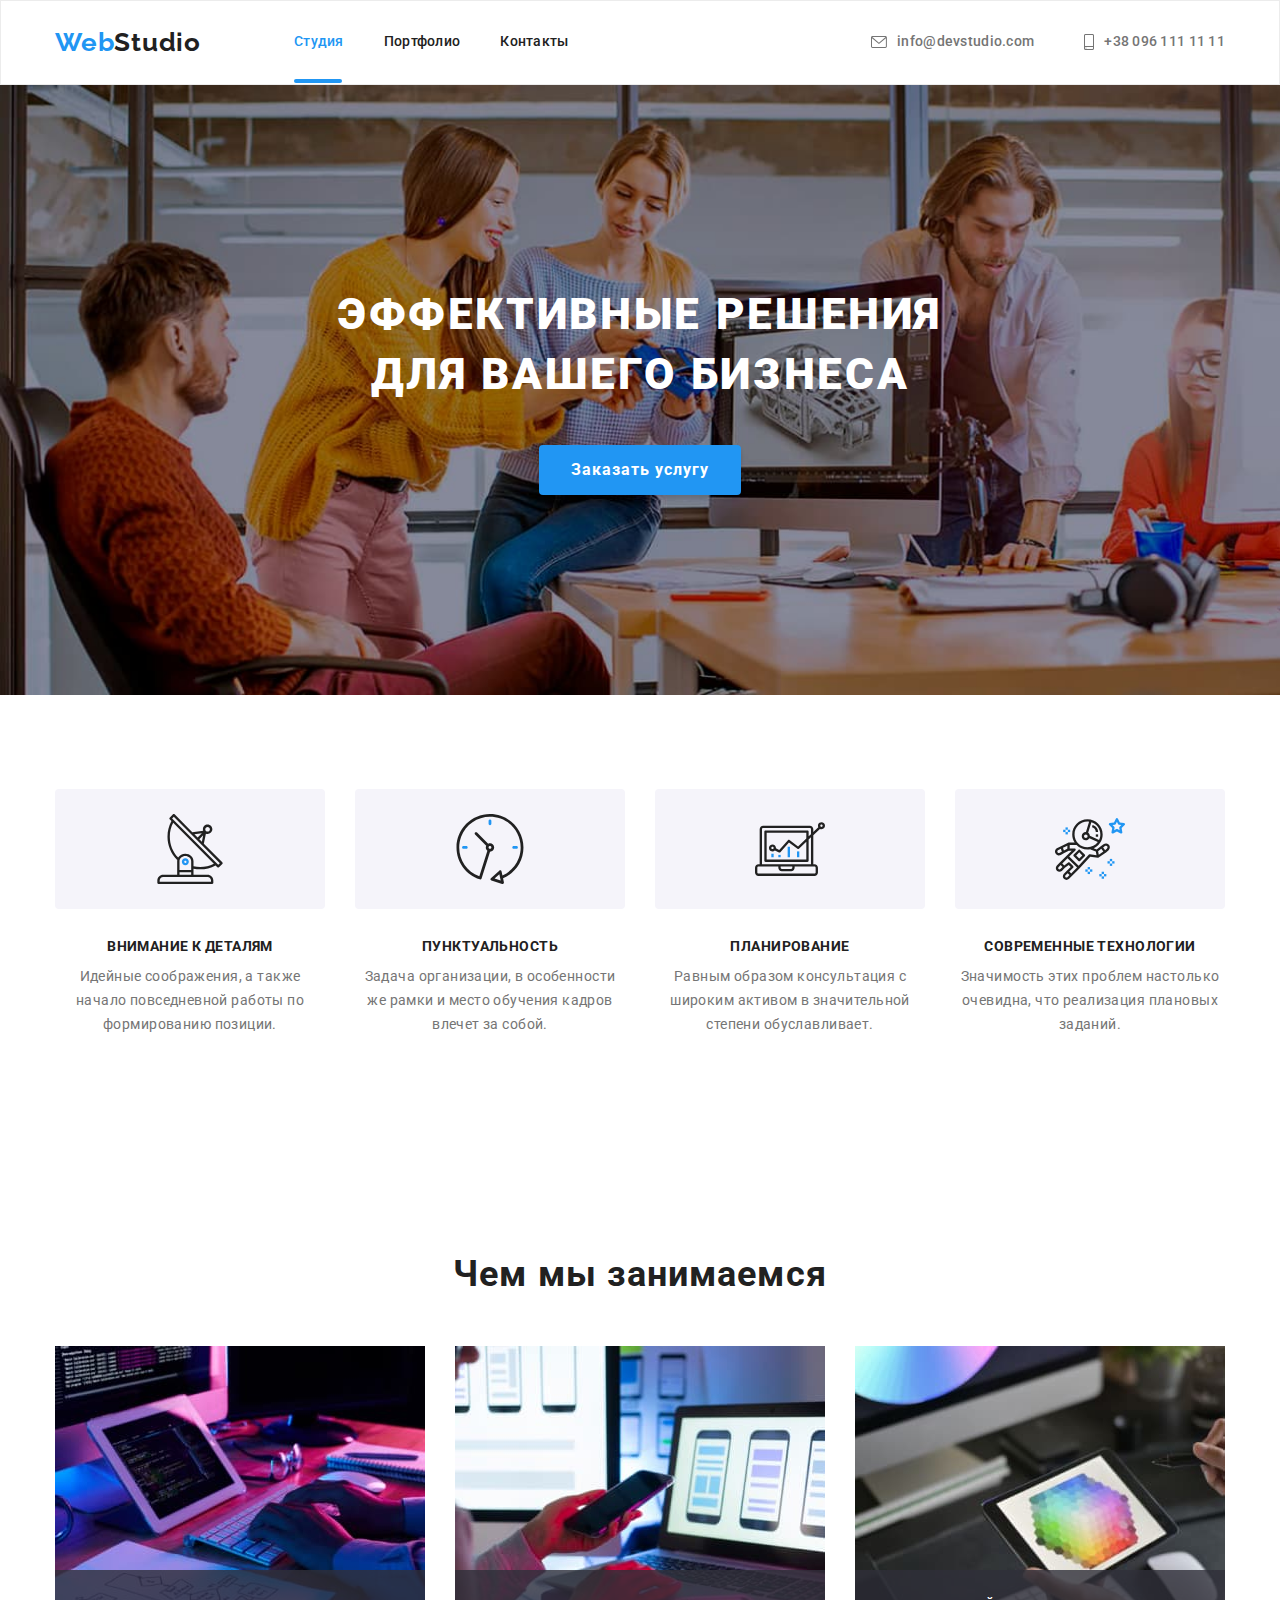
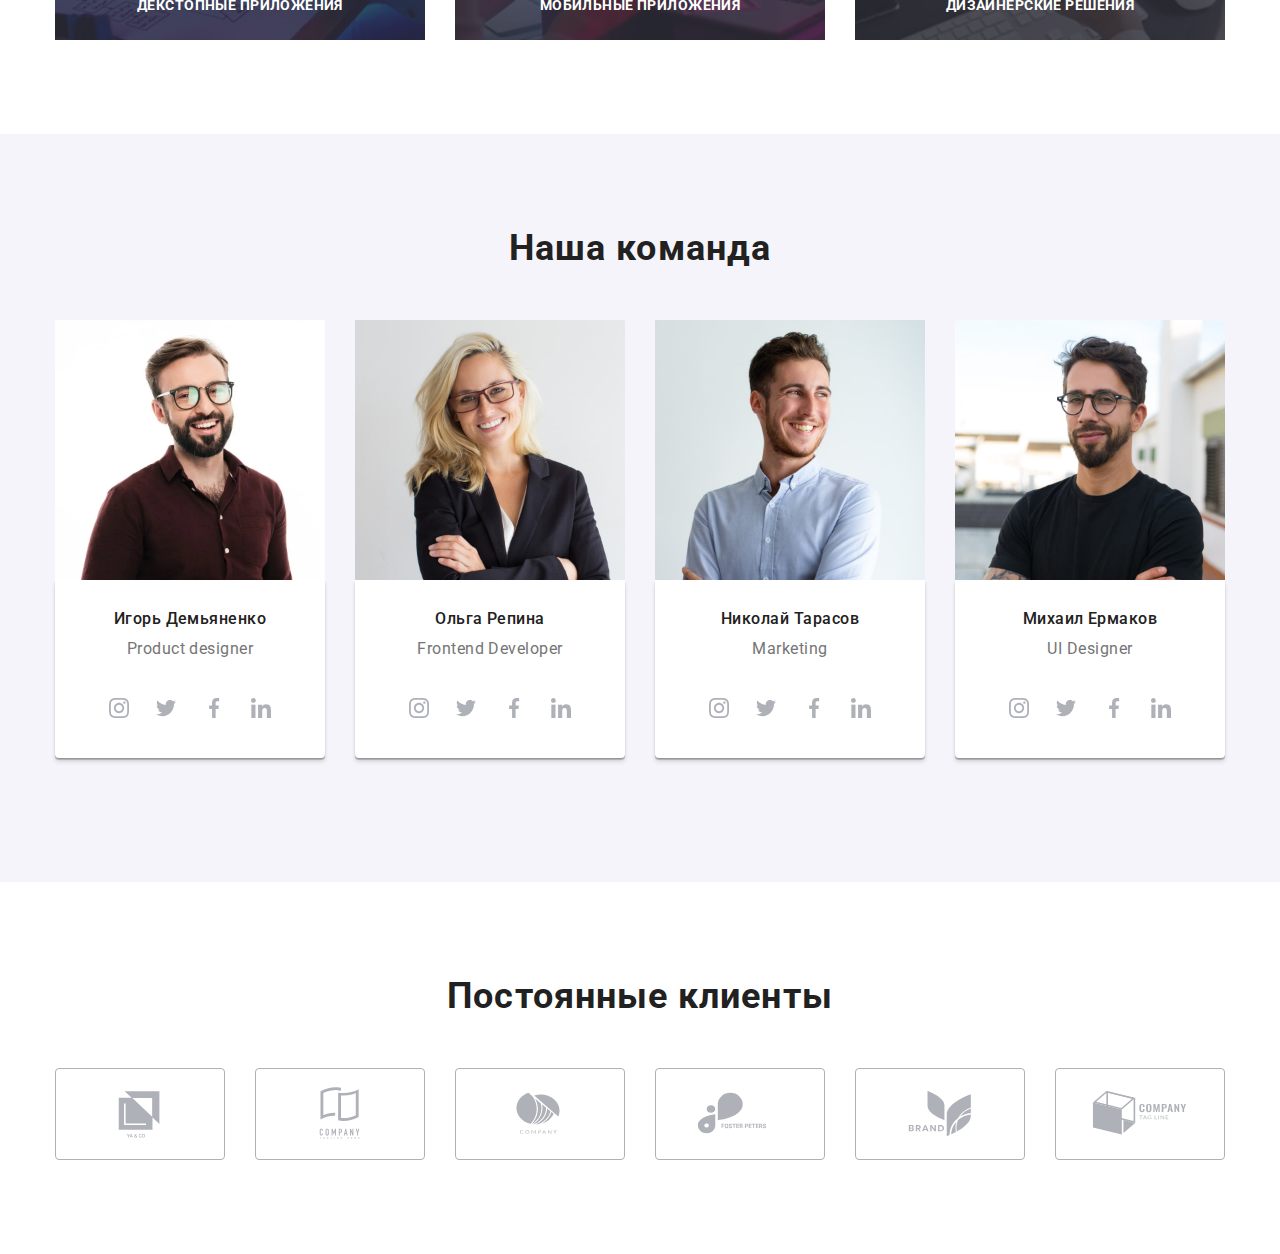
==== commit be37e7ff: "сделал до футера. есть баг с игорем" ====
--- a/index.html
+++ b/index.html
@@ -119,6 +119,7 @@
             </div>
         </section>
         
+        <!-- Advantages section -->
         
         <section class="advantages section">
         <div class="container">
@@ -176,7 +177,7 @@
             </ul>
         </div>
         </section>
-        <!-- Чем мы занимаемся
+        <!-- About section -->
         <section class="about section">
            <div class="container">
             <h2 class="about-title"> Чем мы занимаемся </h2>
@@ -184,7 +185,7 @@
             <ul class="about-container">
                 <li class="about-container__item">
                  <div class="about-container__wrapper"> 
-                    <img class="about-container__img" src="./images/pc.jpg" alt="человек с компьютером" width="370" height="294" />
+                    <img class="about-container__img" src="./images/pc1x.jpg" alt="человек с компьютером" width="370" height="294" />
                     <p class="about-container__overlay">Декстопные приложения</p>
                  </div>
                 </li>
@@ -206,8 +207,8 @@
                 </li>
             </ul>
             </div>
-        </section> -->
-        <!-- Список команды
+        </section>
+        <!-- Team-section -->
         <section class="team-section section">
          <div class="container">
             <h2 class="team-title"> Наша команда</h2>
@@ -215,8 +216,28 @@
             <ul class="team-container">
 
                 <li class="team-container__card">
-                    
-                    <img class="team-container__img" src="./images/igor.jpg" alt="член команды Игорь" width="270" height="260">
+                    <picture class="team-img">
+
+                        <source media="(min-width: 1200px)"
+                            srcset="./images/igor-desktop-w.webp 1x, ./images/igor-desktop-w@2x.webp 2x"
+                            type="image/webp">
+                        <source media="(min-width: 1200px)"
+                            srcset="./images/igor-desktop-j.jpg 1x, ./images/igor-desktop-j@2x.jpg 2x">
+
+                        <source media="(min-width: 768px)"
+                            srcset="./images/igor-tablet-w.webp 1x, ./images/igor-tablet-w@2x.webp 2x"
+                            type="image/webp">
+                        <source media="(min-width: 768px)"
+                            srcset="./images/igor-tablet-j.jpg 1x, ./images/igor-tablet-j@2x.jpg 2x">
+                           
+                            <source media="(max-width: 767px)"
+                            srcset="./images/igor-mobile-w.webp 1x, ./images/igor-mobile-w@2x.webp 2x"
+                            type="image/webp">
+                          <source media="(max-width: 767px)"
+                            srcset="./images/igor-mobile-j.jpg 1x, ./images/igor-mobile-j@2x.jpg 2x">
+
+                    <img class="team-container__img" src="#" alt="член команды Игорь">
+                </picture>
                 <div class="team-container__div">
                     <h3 class="team-container__name">Игорь Демьяненко</h3>
                     <p class="team-container__job">Product designer</p>
@@ -262,8 +283,27 @@
                 </li>
 
                 <li class="team-container__card">
+             <picture> 
                 
-                    <img class="team-container__img" src="./images/olga.jpg" alt="член команды Ольга" width="270" height="260">
+                <source media="(min-width: 1200px)"
+                    srcset="./images/olga-desktop-j.jpg 1x, ./images/olga-desktop-j@2x.jpg 2x">
+                
+
+                    <source media="(min-width: 768px)"
+                srcset="./images/olga-tablet-j.jpg 1x, ./images/olga-tablet-j@2x.jpg 2x">
+            
+
+                  
+                <source media="(max-width: 767px)"
+                    srcset="./images/olga-mobile-j.jpg 1x, ./images/olga-mobile-j@2x.jpg 2x">
+
+              
+              
+              
+                    <img class="team-container__img" src="#" alt="член команды Ольга">
+                
+                </picture>
+
                     <div class="team-container__div">
                         <h3 class="team-container__name">Ольга Репина</h3>
                          <p class="team-container__job">Frontend Developer</p>
@@ -309,9 +349,22 @@
                         </li>
 
                 <li class="team-container__card">
-            
-                    <img class="team-container__img" src="./images/nikolay.jpg" alt="член команды НИколай" width="270" height="260">
-        <div class="team-container__div"> 
+
+                    <picture> 
+                        <source media="(min-width: 1200px)"
+                            srcset="./images/nikolay-desktop-j.jpg 1x, ./images/nikolay-desktop-j@2x.jpg 2x">
+                        <source media="(min-width: 768px)"
+                        srcset="./images/nikolay-tablet-j.jpg 1x, ./images/nikolay-tablet-j@2x.jpg 2x">
+                    
+                          <source media="(max-width: 767px)"
+                            srcset="./images/nikolay-mobile-j.jpg 1x, ./images/nikolay-mobile-j@2x.jpg 2x">
+        
+                                   
+                    <img class="team-container__img" src="./images/nikolay.jpg" alt="член команды НИколай">
+               
+                </picture>
+
+                    <div class="team-container__div"> 
                     <h3 class="team-container__name">Николай Тарасов</h3>
                     <p class="team-container__job">Marketing</p>
                     <ul class="social-list">
@@ -357,8 +410,19 @@
 
                 <li class="team-container__card">
                    
-                    <img class="team-container__img" src="./images/misha.jpg" alt="член команды Михаил" width="270" height="260">
-                <div class="team-container__div">
+                    <picture> 
+                        <source media="(min-width: 1200px)"
+                            srcset="./images/misha-desktop-j.jpg 1x, ./images/misha-desktop-j@2x.jpg 2x">
+                        <source media="(min-width: 768px)"
+                        srcset="./images/misha-tablet-j.jpg 1x, ./images/misha-tablet-j@2x.jpg 2x">
+                    
+                          <source media="(max-width: 767px)"
+                            srcset="./images/misha-mobile-j.jpg 1x, ./images/misha-mobile-j@2x.jpg 2x">
+                   
+                    <img class="team-container__img" src="./images/misha.jpg" alt="член команды Михаил">
+                    
+                </picture>
+                    <div class="team-container__div">
                     <h3 class="team-container__name">Михаил Ермаков</h3>
                     <p class="team-container__job">UI Designer</p>
                     <ul class="social-list">
@@ -404,9 +468,9 @@
 
             </ul>
             </div>
-        </section> -->
+        </section>
                                    <!-- Постоянные клиенты -->
-     <!-- <section class="clients section">
+     <section class="clients section">
       <div class="container">
           <h2 class="subtitle">Постоянные клиенты</h2>
         <ul class="clients-list">
@@ -471,7 +535,7 @@
 
      </div>
   </section>
- </main> -->
+ </main>
                                                               <!-- FOOTER
     <footer class="footer">
         <div class="container">
--- a/css/main.min.css
+++ b/css/main.min.css
@@ -1,2 +1,2 @@
-:root{--primary-text-color: #000000;--secondary-text-color: #757575;--primary-white-color: #ffffff;--title-text-color: #212121;--accent-color: #2196f3;--accentbgr-color: #188ce8;--darkbgr-color: #2f303a;--mainbgr-color: #e5e5e5;--mainbgrtwo-color: #f5f4fa;--logo-font: Raleway;--main-font: Roboto}.visually-hidden{position:absolute !important;clip:rect(1px 1px 1px 1px);clip:rect(1px, 1px, 1px, 1px);padding:0 !important;border:0 !important;height:1px !important;width:1px !important;overflow:hidden}h1,h2,h3,h4,h5,h6,p{margin-top:0;margin-bottom:0}ul,ol{margin-top:0;margin-bottom:0;padding-left:0}img{display:block}body{background-color:var(--primary-white-color);color:var(--primary-text-color);font-family:var(--main-font),sans-serif}.link{text-decoration:none;color:inherit}ul{list-style:none}a{display:block;text-decoration:none}.section{padding-top:60px;padding-bottom:60px}.container{width:100%;padding-left:15px;padding-right:15px;margin:0 auto}@media screen and (min-width: 480px){.container{width:480px;margin:0 auto}}@media (min-width: 768px) and (max-width: 1199px){.container{width:768px}}@media (min-width: 1200px){.container{width:1200px}}.social-list{display:flex;justify-content:space-between}.social-list__link{display:flex;align-items:center;justify-content:center;width:40px;height:40px;border-radius:50%;background-color:var(--primary-white-color);fill:#afb1b8;transition:background-color 250ms cubic-bezier(0.4, 0, 0.2, 1),fill 250ms cubic-bezier(0.4, 0, 0.2, 1)}.social-list__link:focus,.social-list__link:hover{fill:var(--primary-white-color);background-color:var(--accent-color)}.social-list__icon{width:20px;height:20px}.footer-social-list{display:flex}.footer-social-item{margin-left:10px}.footer-social-link{display:flex;background-color:rgba(255,255,255,0.1);justify-content:center;align-items:center;width:44px;height:44px;border-radius:50%;fill:var(--primary-white-color);transition:background-color 250ms cubic-bezier(0.4, 0, 0.2, 1),fill 250ms cubic-bezier(0.4, 0, 0.2, 1)}.footer-social-link:focus,.footer-social-link:hover{background-color:var(--accent-color)}.backdrop{position:fixed;top:0;left:0;width:100vw;height:100vh;background-color:rgba(0,0,0,0.2);transition-duration:250ms;transition-timing-function:cubic-bezier(0.4, 0, 0.2, 1)}.is-hidden{opacity:0;visibility:hidden;pointer-events:none}.modal{position:absolute;left:50%;top:50%;width:400px;height:609px;background-color:var(--primary-white-color);transform:translate(-50%, -50%);padding:40px}.close-btn-modal{position:absolute;width:30px;height:30px;top:8px;right:8px;border-radius:50%;cursor:pointer;border:1px solid rgba(0,0,0,0.1);background-color:transparent;padding:0}.close-btn-modal:focus .modal-icon,.close-btn-modal:hover .modal-icon{fill:var(--accent-color)}.close-btn-modal .modal-icon{fill:#212121;position:absolute;top:50%;left:50%;transform:translate(-50%, -50%);transition:fill 250ms cubic-bezier(0.4, 0, 0.2, 1)}@media (min-width: 1200px){.modal{width:528px;height:581px}}.modal-form{display:flex;flex-direction:column}.modal-form-head{font-family:var(--main-font);font-style:normal;font-weight:bold;font-size:20px;line-height:23px;text-align:center;letter-spacing:0.03em;color:var(--title-text-color);margin-bottom:30px}.modal-form-input{width:100%;height:40px;border:1px solid rgba(33,33,33,0.2);box-sizing:border-box;border-radius:4px;padding-left:42px;transition:border-color 250ms cubic-bezier(0.4, 0, 0.2, 1)}.modal-form-input:focus,.modal-form-input:hover{outline:none;border-color:var(--accent-color)}.modal-form-label{margin-top:10px;font-family:var(--main-font);font-style:normal;font-weight:normal;font-size:12px;line-height:14px;letter-spacing:0.01em;color:var(--secondary-text-color)}.modal-form-input-wrapper{position:relative;margin-top:4px;display:block}.modal-input-icon{position:absolute;top:50%;transform:translateY(-50%);left:12px;width:18px;height:18px;transition:fill 250ms cubic-bezier(0.4, 0, 0.2, 1)}.modal-form-input:focus+.modal-input-icon,.modal-form-input:hover+.modal-input-icon{fill:var(--accent-color)}.modal-form-message{width:100%;height:120px;margin-top:4px;padding:12px 16px;resize:none;transition:border-color 250ms cubic-bezier(0.4, 0, 0.2, 1);border:1px solid rgba(33,33,33,0.2);border-radius:4px}.modal-form-message:focus,.modal-form-message:hover{outline:none;border-color:var(--accent-color)}.modal-form-message::placeholder{color:var(--secondary-text-color)}.modal-form-checkbox:checked+.modal-form-checkbox-label::before{background-image:url(../images/icon-check.jpg);background-origin:border-box;border-color:transparent}.modal-form-checkbox-label{display:flex;align-items:center;font-family:var(--main-font);font-style:normal;font-weight:normal;font-size:10px;line-height:1.1;letter-spacing:0.03em;color:var(--secondary-text-color);margin-top:20px;margin-bottom:20px}.modal-form-checkbox-label::before{content:"";display:block;width:16px;height:15px;border:2px solid #212121;border-radius:2px;cursor:pointer;margin-right:7px}.modal-form-label-link{color:var(--accent-color)}.modal-form-btn{font-family:var(--main-font);font-style:normal;font-weight:bold;font-size:16px;line-height:30px;border:none;text-align:center;letter-spacing:0.06em;margin:0 auto;color:#ffffff;width:200px;height:50px;background-color:var(--accent-color);box-shadow:0px 4px 4px rgba(0,0,0,0.15);border-radius:4px;cursor:pointer;transition:background-color 250ms cubic-bezier(0.4, 0, 0.2, 1)}.modal-form-btn:hover,.modal-form-btn:focus{background-color:var(--accentbgr-color)}@media (min-width: 1200px){.modal-form-checkbox-label{display:flex;align-items:center;font-family:var(--main-font);font-style:normal;font-weight:normal;font-size:14px;line-height:1.71;letter-spacing:0.03em;color:var(--secondary-text-color);margin-top:20px;margin-bottom:20px}}@media screen and (max-width: 767px){.nav-item{display:none}.contacts-top{display:none}}.header{max-width:100%;padding-top:16px;padding-bottom:16px;border:1px solid #ececec}.header-container{display:flex;align-items:center;justify-content:space-between}.logo{animation-duration:250ms}.logo-text{font-family:var(--logo-font);font-style:normal;font-weight:700;font-size:24px;line-height:1.16;letter-spacing:0.03em;color:var(--title-text-color)}.logo-two{font-family:var(--logo-font);font-style:normal;font-weight:700;font-size:24px;line-height:1.16;letter-spacing:0.03em;color:var(--accent-color)}.burger-btn{background-color:transparent;border:none;padding:0;cursor:pointer}.burger-btn__icon{width:40px;height:40px;border:orangered solid 3px;fill:#212121}.burger-btn__icon:hover,.burger-btn__icon:focus{fill:#2196F3}.header-container{display:flex;align-items:center;justify-content:space-between}.mobile-menu{position:fixed;z-index:99;left:0;top:0;width:100vw;height:100vh;background-color:#ffffff;opacity:0;visibility:hidden;pointer-events:none;transition:opacity 250ms cubic-bezier(0.4, 0, 0.2, 1)}.mobile-menu.is-open{opacity:1;visibility:visible;pointer-events:auto}.close-btn{background-color:transparent;border:none;padding:0;cursor:pointer;position:absolute;top:21px;right:26px}.close-btn__icon{width:40px;height:40px;transition:fill 250ms cubic-bezier(0.4, 0, 0.2, 1)}.close-btn__icon:focus,.close-btn__icon:hover{fill:var(--accent-color)}.mobile-menu__container{position:relative;padding-top:48px;padding-left:40px}.nav-list__item{margin-bottom:10px}.nav-list__link{font-family:Roboto;font-style:normal;font-weight:500;font-size:25px;line-height:47px;letter-spacing:0.02em;color:#212121;transition:color 250ms cubic-bezier(0.4, 0, 0.2, 1)}.nav-list__link:hover,.nav-list__link:focus{color:var(--accent-color)}.mobile-menu__contacts-top:not(:last-child){padding-top:306px}.mobile-menu__link{font-family:Roboto;font-style:normal;font-weight:500;font-size:20px;line-height:1.16;letter-spacing:0.02em;margin-top:32px;transition:color 250ms cubic-bezier(0.4, 0, 0.2, 1);color:#757575}.mobile-menu__link:hover,.mobile-menu__link:focus{color:var(--accent-color)}.social-list-mobile-menu{display:flex;padding-top:30px}.social-list-mobile-menu__link{font-family:Roboto;font-style:normal;font-weight:500;font-size:14px;line-height:1.16;letter-spacing:0.02em;color:#2196F3}.social-list-mobile-menu__item:not(:last-child){margin-right:20px}.social-list-mobile-menu__item:not(:last-child)::after{content:"";border:1px solid rgba(33,33,33,0.2);transform:rotate(90deg)}@media (min-width: 768px) and (max-width: 1199px){.burger-btn{display:none}.mobile-menu__header-contacts{margin-top:32px}.header{padding-top:26px;padding-bottom:26px;border:1px solid #ececec}.header-container{display:flex;align-items:center}.navigation{display:flex;align-items:center}.nav{display:flex;align-items:center}.contacts-top{display:block;align-items:center;margin-left:auto}.logo-two{font-family:var(--logo-font);font-style:normal;font-weight:700;font-size:26px;line-height:1.19;letter-spacing:0.03em;color:var(--accent-color)}.logo-text{font-family:var(--logo-font);font-style:normal;font-weight:700;font-size:26px;line-height:1.19;letter-spacing:0.03em;color:var(--title-text-color)}.logo{margin-right:93px;animation-duration:250ms}.nav{font-family:Roboto;font-style:normal;font-weight:500;font-size:14px;line-height:1.14;letter-spacing:0.02em;color:#212121}.nav>li:not(:last-child){margin-right:40px}.link:hover,.link:focus{color:var(--accent-color)}.list .link.current{color:var(--accent-color)}.contacts-top .link{font-family:var(--main-font);font-style:normal;font-weight:500;font-size:14px;line-height:1.14;letter-spacing:0.02em;color:#757575}.contacts-top .link:hover,.contacts-top .link:focus{color:var(--accent-color)}.header-contacts{text-align:center;margin-left:106px;padding-right:15px}.header-contacts:not(:last-child){margin-bottom:10px}.tel-icon,.mail-icon{margin-right:10px;fill:#757575;transition:fill 250ms cubic-bezier(0.4, 0, 0.2, 1)}.mail-link:hover .mail-icon,.mail-link:focus .modal-icon,.tel-link:hover .tel-icon,.tel-link:focus .tel-icon{fill:var(--accent-color)}.mail-icon:hover,.mail-icon:focus{fill:var(--accent-color)}.tel-icon:hover,.tel-icon:focus{fill:var(--accent-color)}.mail-link,.tel-link{display:flex;align-items:center}.nav-item{position:relative}.current-studio::after{content:"";display:block;position:absolute;width:48px;height:4px;background:var(--accent-color);border-radius:2px;bottom:-33px}.current-portfolio::after{content:"";display:block;position:absolute;width:78px;height:4px;bottom:-33px;background:#2196f3;border-radius:2px}.link{transition:color 250ms cubic-bezier(0.4, 0, 0.2, 1)}}@media (min-width: 1200px){.burger-btn{display:none}.mobile-menu__header-contacts{margin-top:32px}.header{padding-top:26px;padding-bottom:26px;border:1px solid #ececec}.header-container{display:flex;align-items:center}.navigation{display:flex;align-items:center}.nav{display:flex;align-items:center}.contacts-top{display:flex;align-items:center;margin-left:auto}.logo-two{font-family:var(--logo-font);font-style:normal;font-weight:700;font-size:26px;line-height:1.19;letter-spacing:0.03em;color:var(--accent-color)}.logo-text{font-family:var(--logo-font);font-style:normal;font-weight:700;font-size:26px;line-height:1.19;letter-spacing:0.03em;color:var(--title-text-color)}.logo{margin-right:93px;animation-duration:250ms}.nav{font-family:Roboto;font-style:normal;font-weight:500;font-size:14px;line-height:1.14;letter-spacing:0.02em;color:#212121}.nav>li:not(:last-child){margin-right:40px}.link:hover,.link:focus{color:var(--accent-color)}.list .link.current{color:var(--accent-color)}.contacts-top .link{font-family:var(--main-font);font-style:normal;font-weight:500;font-size:14px;line-height:1.14;letter-spacing:0.02em;color:#757575}.contacts-top .link:hover,.contacts-top .link:focus{color:var(--accent-color)}.header-contacts:not(:last-child){margin-right:50px}.tel-icon,.mail-icon{margin-right:10px;fill:#757575;transition:fill 250ms cubic-bezier(0.4, 0, 0.2, 1)}.mail-link:hover .mail-icon,.mail-link:focus .modal-icon,.tel-link:hover .tel-icon,.tel-link:focus .tel-icon{fill:var(--accent-color)}.mail-icon:hover,.mail-icon:focus{fill:var(--accent-color)}.tel-icon:hover,.tel-icon:focus{fill:var(--accent-color)}.mail-link,.tel-link{display:flex;align-items:center}.nav-item{position:relative}.current-studio::after{content:"";display:block;position:absolute;width:48px;height:4px;background:var(--accent-color);border-radius:2px;bottom:-33px}.current-portfolio::after{content:"";display:block;position:absolute;width:78px;height:4px;bottom:-33px;background:#2196f3;border-radius:2px}.link{transition:color 250ms cubic-bezier(0.4, 0, 0.2, 1)}}.hero{background-color:var(--darkbgr-color);padding-top:128px;padding-bottom:128px;text-align:center;background-size:cover;background-repeat:no-repeat}.hero-title{font-family:Roboto;font-style:normal;font-weight:900;font-size:21px;line-height:42px;text-align:center;letter-spacing:0.06em;text-transform:uppercase;color:var(--primary-white-color)}.hero-btn{color:var(--primary-white-color);background-color:var(--accent-color);font-family:var(--main-font);font-weight:700;font-size:16px;line-height:1.88;display:flex;letter-spacing:0.06em;box-shadow:0px 4px 4px rgba(0,0,0,0.15);border-radius:4px;cursor:pointer;margin-top:40px;margin-right:auto;margin-left:auto;padding-top:10px;padding-right:32px;padding-bottom:10px;padding-left:32px;border:none;transition:background-color 250ms cubic-bezier(0.4, 0, 0.2, 1),color 250ms cubic-bezier(0.4, 0, 0.2, 1)}.hero-btn:hover,.hero-btn:focus{background-color:var(--accentbgr-color)}@media (min-width: 768px) and (max-width: 1199px){.hero{background-color:var(--darkbgr-color);padding-top:118px;padding-bottom:118px}.hero-title{font-size:23px;line-height:1.82}}@media (min-width: 1200px){.hero{background-color:var(--darkbgr-color);padding-top:200px;padding-bottom:200px;text-align:center;background-size:cover}.hero-title{font-family:var(--main-font);font-weight:900;font-size:44px;line-height:1.36;color:var(--primary-white-color)}}.hero{background-image:linear-gradient(rgba(47,48,58,0.4), rgba(47,48,58,0.4)),url(../images/bg-phone-1x.jpg)}@media (min-device-pixel-ratio: 2), (-webkit-min-device-pixel-ratio: 2), (min-resolution: 192dpi), (min-resolution: 2dppx){.hero{background-image:url(../images/bg-phone-2x.jpg)}}@media (min-width: 768px) and (max-width: 1199px){.hero{background-image:url(../images/bg-tablet-1x.jpg)}}@media (min-device-pixel-ratio: 2) and (min-width: 768px), (min-resolution: 192dpi) and (min-width: 768px), (min-resolution: 2dppx) and (min-width: 768px){.hero{background-image:url(../images/bg-tablet-2x.jpg)}}@media (min-width: 1200px){.hero{background-image:url(../images/bg-desktop-1x.jpg)}}@media (min-width: 1200px) and (min-device-pixel-ratio: 2) and (min-width: 1200px), (min-width: 1200px) and (min-resolution: 192dpi) and (min-width: 1200px), (min-width: 1200px) and (min-resolution: 2dppx) and (min-width: 1200px){.hero{background-image:url(../images/bg-desktop-2x.jpg)}}.advantages-container{display:flex;flex-direction:column}.icon-container{display:flex;justify-content:center;align-items:center;max-width:450px;height:120px;background:#f5f4fa;border-radius:4px;margin-bottom:30px}.advantages-li{text-align:center}.advantages-title{font-family:var(--main-font);font-style:normal;font-weight:bold;font-size:14px;line-height:1.14;letter-spacing:0.03em;text-transform:uppercase;color:var(--title-text-color)}.advantages-item{font-family:var(--main-font);font-style:normal;font-weight:normal;font-size:14px;line-height:1.71;letter-spacing:0.03em;color:var(--secondary-text-color);margin-top:10px}.advantages-li:not(:last-child){margin-bottom:30px}@media (min-width: 768px) and (max-width: 1199px){.advantages-container{flex-direction:row;flex-wrap:wrap;align-items:flex-start;margin-top:-30px;margin-right:-30px}.advantages-li{margin-top:30px;margin-right:30px;flex-basis:calc((100% - 60px) / 2)}.icon-container{display:flex;justify-content:center;align-items:center;max-width:354px;height:120px;background:#f5f4fa;border-radius:4px;margin-bottom:30px}}@media (min-width: 1200px){.advantages-container{display:flex;flex-direction:row;justify-content:flex-start}.advantages,.about{background-color:var(--primary-white-color)}.advantages-li:not(:last-child){margin-right:30px}.icon-container{display:flex;justify-content:center;align-items:center;width:270px;height:120px;background:#f5f4fa;border-radius:4px;margin-bottom:30px}}.about-container__wrapper{position:relative}.about-container__overlay{font-family:var(--main-font);font-style:normal;font-weight:bold;font-size:14px;line-height:16px;text-align:center;letter-spacing:0.03em;text-transform:uppercase;padding-top:27px;padding-bottom:27px;color:#ffffff;position:absolute;background-color:rgba(47,48,58,0.8);width:100%;height:70px;bottom:0px}.about-title{font-family:var(--main-font);font-style:normal;font-weight:bold;font-size:36px;line-height:1.16;text-align:center;letter-spacing:0.03em;color:var(--title-text-color);margin-bottom:50px}.about-container{display:flex;justify-content:space-between}.team-section{background-color:var(--mainbgrtwo-color)}.team-title{font-family:var(--main-font);font-style:normal;font-weight:bold;font-size:36px;line-height:1.16;text-align:center;letter-spacing:0.03em;color:var(--title-text-color);margin-bottom:50px}.team-container__name{font-family:var(--main-font);font-style:normal;font-weight:500;font-size:16px;line-height:1.18;letter-spacing:0.03em;color:var(--title-text-color);text-align:center;margin-bottom:10px}.team-container__job{font-family:var(--main-font);font-style:normal;font-weight:normal;font-size:16px;line-height:19px;letter-spacing:0.03em;color:var(--secondary-text-color);text-align:center;margin-bottom:30px}.team-container__div{padding-top:30px;padding-bottom:30px;box-shadow:0px 4px 4px rgba(0,0,0,0.12),0px 1px 1px rgba(0,0,0,0.14),0px 2px 1px rgba(0,0,0,0.2);border-radius:0px 0px 4px 4px;background-color:var(--primary-white-color);padding-left:44px;padding-right:44px}.team-container__card{margin-left:30px;flex-basis:calc((100% - 120px) / 4)}.team-container{display:flex;margin-left:-30px}.subtitle{font-family:var(--main-font);font-style:normal;font-weight:bold;font-size:36px;line-height:1.16;text-align:center;letter-spacing:0.03em;color:#212121;margin-bottom:50px}.clients-list{display:flex;justify-content:space-between}.clients-list-link:hover,.clients-list-link:focus{fill:var(--accent-color);border:1px solid var(--accent-color)}.clients-list-link{width:170px;height:92px;border:1px solid #afb1b8;border-radius:4px;display:flex;justify-content:center;align-items:center;fill:#afb1b8;transition:fill 250ms cubic-bezier(0.4, 0, 0.2, 1)}.clients-list-link:hover,.clients-list-link:focus{fill:var(--accent-color);border:1px solid var(--accent-color)}.footer{background-color:var(--darkbgr-color);padding-top:60px;padding-bottom:60px}.footer-web{font-family:var(--logo-font);font-style:normal;font-weight:bold;font-size:26px;line-height:1.19;letter-spacing:0.03em;color:var(--accent-color)}.footer-logo-studio{font-family:var(--logo-font);font-style:normal;font-weight:bold;font-size:26px;line-height:1.19;letter-spacing:0.03em;color:var(--primary-white-color)}.footer-address{font-family:var(--main-font);font-style:normal;font-weight:normal;font-size:14px;line-height:1.72;letter-spacing:0.03em;color:var(--primary-white-color);margin-top:20px;margin-bottom:9px;transition:color 250ms cubic-bezier(0.4, 0, 0.2, 1)}.footer-mail,.footer-tel{font-family:var(--main-font);font-style:normal;font-weight:normal;font-size:14px;line-height:1.71;letter-spacing:0.03em;color:rgba(255,255,255,0.6);transition:color 250ms cubic-bezier(0.4, 0, 0.2, 1)}.footer-mail,.footer-mail,.footer-tel,.footer-tel{text-decoration:none}.footer-address:focus,.footer-address:hover,.footer-mail:hover,.footer-mail:focus,.footer-tel:hover,.footer-tel:focus{color:var(--accent-color)}.footer-mail,.footer-tel{text-decoration:none}.footer-contact:not(:last-child){margin-bottom:9px}.footer-wrapper{display:flex}.footer-social{margin-left:70px;margin-top:5px;justify-content:center;text-align:center}.footer-social-title{margin-bottom:20px;margin-right:50px;font-family:var(--main-font);font-style:normal;font-weight:bold;font-size:14px;line-height:1.14;letter-spacing:0.03em;text-transform:uppercase;color:var(--primary-white-color)}.footer-social-list{display:flex}.footer-social-item{margin-left:10px}.footer-social-link{display:flex;background-color:rgba(255,255,255,0.1);justify-content:center;align-items:center;width:44px;height:44px;border-radius:50%;fill:var(--primary-white-color);transition:background-color 250ms cubic-bezier(0.4, 0, 0.2, 1),fill 250ms cubic-bezier(0.4, 0, 0.2, 1)}.footer-social-link:focus,.footer-social-link:hover{background-color:var(--accent-color)}.div-input-wrapper{display:flex;margin-top:5px;margin-left:43px}.input-text{font-family:var(--main-font);font-style:normal;font-weight:bold;font-size:14px;line-height:16px;letter-spacing:0.03em;text-transform:uppercase;color:var(--primary-white-color);margin-top:1px;margin-left:42px;margin-bottom:20px}.form-input-email{width:358px;height:50px;border:2px solid rgba(255,255,255,0.3);box-sizing:border-box;filter:drop-shadow(0px 4px 4px rgba(0,0,0,0.15));border-radius:4px;outline:none;background-color:transparent;color:var(--primary-white-color);padding-left:16px}.btn-footer{position:relative;width:200px;height:50px;background-color:var(--accent-color);box-shadow:0px 4px 4px rgba(0,0,0,0.15);border-radius:4px;cursor:pointer;border:none;color:#ffffff;font-family:var(--main-font);font-style:normal;font-weight:bold;font-size:16px;line-height:30px;margin-left:12px;transition:background-color 250ms cubic-bezier(0.4, 0, 0.2, 1),color 250ms cubic-bezier(0.4, 0, 0.2, 1),box-shadow 250ms cubic-bezier(0.4, 0, 0.2, 1)}.btn-footer:hover,.btn-footer:focus{background-color:var(--accentbgr-color)}.icon-send-footer{vertical-align:middle}.main{background-color:var(--mainbgrtwo-color)}.filters .item{background-color:var(--mainbgrtwo-color);color:var(--title-text-color);font-family:var(--main-font);font-weight:500;font-size:16px;line-height:1.64;text-align:center;letter-spacing:0.03em;cursor:pointer;background:#f5f4fa;border-radius:4px;border:none;padding:6px 22px;transition:color 250ms cubic-bezier(0.4, 0, 0.2, 1),background-color 250ms cubic-bezier(0.4, 0, 0.2, 1)}.filters .item:hover,.filters .item:focus{background-color:var(--accent-color);color:var(--primary-white-color);box-shadow:0px 3px 1px rgba(0,0,0,0.1),0px 1px 2px rgba(0,0,0,0.08),0px 2px 2px rgba(0,0,0,0.12);border-radius:4px;box-shadow:0px 3px 1px rgba(0,0,0,0.1),0px 1px 2px rgba(0,0,0,0.08),0px 2px 2px rgba(0,0,0,0.12)}.button-li{margin-right:8px}.parents{display:flex;text-align:center;justify-content:center;margin-bottom:50px}.card{background:#ffffff;border:1px solid #eeeeee;box-sizing:border-box;border-top:none;padding:20px 24px}.parents-projects{display:flex;flex-wrap:wrap;margin-left:-30px;margin-top:-30px}.portfolio-page{margin-left:30px;margin-top:30px;flex-basis:calc((100% - 90px) / 3)}.portfolio-link{text-decoration:none;display:block;transition:box-shadow 250ms cubic-bezier(0.4, 0, 0.2, 1)}.portfolio-link:hover,.portfolio-link:focus{box-shadow:0px 1px 1px rgba(0,0,0,0.12),0px 4px 4px rgba(0,0,0,0.06),1px 4px 6px rgba(0,0,0,0.16)}.project-title{font-family:var(--main-font);font-style:normal;font-weight:bold;font-size:18px;line-height:2;letter-spacing:0.06em;color:var(--title-text-color)}.project-type{font-family:var(--main-font);font-style:normal;font-weight:normal;font-size:16px;line-height:1.87;letter-spacing:0.03em;color:var(--secondary-text-color)}.wrapper-portfolio{position:relative;overflow:hidden}.overlay-portfolio{position:absolute;background-color:rgba(33,150,243,0.9);font-family:var(--main-font);font-style:normal;font-weight:normal;font-size:18px;line-height:1.55;padding:63px 24px 63px 23px;width:100%;height:100%;overflow:auto;top:0;left:0;letter-spacing:0.03em;color:var(--primary-white-color);transform:translateY(100%);transition:transform 250ms cubic-bezier(0.4, 0, 0.2, 1)}.portfolio-page:focus .overlay-portfolio,.portfolio-page:hover .overlay-portfolio{transform:translateY(0%)}
+:root{--primary-text-color: #000000;--secondary-text-color: #757575;--primary-white-color: #ffffff;--title-text-color: #212121;--accent-color: #2196f3;--accentbgr-color: #188ce8;--darkbgr-color: #2f303a;--mainbgr-color: #e5e5e5;--mainbgrtwo-color: #f5f4fa;--logo-font: Raleway;--main-font: Roboto}.visually-hidden{position:absolute !important;clip:rect(1px 1px 1px 1px);clip:rect(1px, 1px, 1px, 1px);padding:0 !important;border:0 !important;height:1px !important;width:1px !important;overflow:hidden}h1,h2,h3,h4,h5,h6,p{margin-top:0;margin-bottom:0}ul,ol{margin-top:0;margin-bottom:0;padding-left:0}img{display:block;max-width:100%;height:auto}body{background-color:var(--primary-white-color);color:var(--primary-text-color);font-family:var(--main-font),sans-serif}.link{text-decoration:none;color:inherit}ul{list-style:none}a{display:block;text-decoration:none}.section{padding-top:60px;padding-bottom:60px}@media (min-width: 1200px){.section{padding-top:94px;padding-bottom:94px}}.container{width:100%;padding-left:15px;padding-right:15px;margin:0 auto}@media screen and (min-width: 480px){.container{width:480px;margin:0 auto}}@media (min-width: 768px) and (max-width: 1199px){.container{width:768px}}@media (min-width: 1200px){.container{width:1200px}}.social-list{display:flex;justify-content:space-between}.social-list__link{display:flex;align-items:center;justify-content:center;width:40px;height:40px;border-radius:50%;background-color:var(--primary-white-color);fill:#afb1b8;transition:background-color 250ms cubic-bezier(0.4, 0, 0.2, 1),fill 250ms cubic-bezier(0.4, 0, 0.2, 1)}.social-list__link:focus,.social-list__link:hover{fill:var(--primary-white-color);background-color:var(--accent-color)}.social-list__icon{width:20px;height:20px}.footer-social-list{display:flex}.footer-social-item{margin-left:10px}.footer-social-link{display:flex;background-color:rgba(255,255,255,0.1);justify-content:center;align-items:center;width:44px;height:44px;border-radius:50%;fill:var(--primary-white-color);transition:background-color 250ms cubic-bezier(0.4, 0, 0.2, 1),fill 250ms cubic-bezier(0.4, 0, 0.2, 1)}.footer-social-link:focus,.footer-social-link:hover{background-color:var(--accent-color)}.backdrop{position:fixed;top:0;left:0;width:100vw;height:100vh;background-color:rgba(0,0,0,0.2);transition-duration:250ms;transition-timing-function:cubic-bezier(0.4, 0, 0.2, 1)}.is-hidden{opacity:0;visibility:hidden;pointer-events:none}.modal{position:absolute;left:50%;top:50%;width:400px;height:609px;background-color:var(--primary-white-color);transform:translate(-50%, -50%);padding:40px}.close-btn-modal{position:absolute;width:30px;height:30px;top:8px;right:8px;border-radius:50%;cursor:pointer;border:1px solid rgba(0,0,0,0.1);background-color:transparent;padding:0}.close-btn-modal:focus .modal-icon,.close-btn-modal:hover .modal-icon{fill:var(--accent-color)}.close-btn-modal .modal-icon{fill:#212121;position:absolute;top:50%;left:50%;transform:translate(-50%, -50%);transition:fill 250ms cubic-bezier(0.4, 0, 0.2, 1)}@media (min-width: 1200px){.modal{width:528px;height:581px}}.modal-form{display:flex;flex-direction:column}.modal-form-head{font-family:var(--main-font);font-style:normal;font-weight:bold;font-size:20px;line-height:23px;text-align:center;letter-spacing:0.03em;color:var(--title-text-color);margin-bottom:30px}.modal-form-input{width:100%;height:40px;border:1px solid rgba(33,33,33,0.2);box-sizing:border-box;border-radius:4px;padding-left:42px;transition:border-color 250ms cubic-bezier(0.4, 0, 0.2, 1)}.modal-form-input:focus,.modal-form-input:hover{outline:none;border-color:var(--accent-color)}.modal-form-label{margin-top:10px;font-family:var(--main-font);font-style:normal;font-weight:normal;font-size:12px;line-height:14px;letter-spacing:0.01em;color:var(--secondary-text-color)}.modal-form-input-wrapper{position:relative;margin-top:4px;display:block}.modal-input-icon{position:absolute;top:50%;transform:translateY(-50%);left:12px;width:18px;height:18px;transition:fill 250ms cubic-bezier(0.4, 0, 0.2, 1)}.modal-form-input:focus+.modal-input-icon,.modal-form-input:hover+.modal-input-icon{fill:var(--accent-color)}.modal-form-message{width:100%;height:120px;margin-top:4px;padding:12px 16px;resize:none;transition:border-color 250ms cubic-bezier(0.4, 0, 0.2, 1);border:1px solid rgba(33,33,33,0.2);border-radius:4px}.modal-form-message:focus,.modal-form-message:hover{outline:none;border-color:var(--accent-color)}.modal-form-message::placeholder{color:var(--secondary-text-color)}.modal-form-checkbox:checked+.modal-form-checkbox-label::before{background-image:url(../images/icon-check.jpg);background-origin:border-box;border-color:transparent}.modal-form-checkbox-label{display:flex;align-items:center;font-family:var(--main-font);font-style:normal;font-weight:normal;font-size:10px;line-height:1.1;letter-spacing:0.03em;color:var(--secondary-text-color);margin-top:20px;margin-bottom:20px}.modal-form-checkbox-label::before{content:"";display:block;width:16px;height:15px;border:2px solid #212121;border-radius:2px;cursor:pointer;margin-right:7px}.modal-form-label-link{color:var(--accent-color)}.modal-form-btn{font-family:var(--main-font);font-style:normal;font-weight:bold;font-size:16px;line-height:30px;border:none;text-align:center;letter-spacing:0.06em;margin:0 auto;color:#ffffff;width:200px;height:50px;background-color:var(--accent-color);box-shadow:0px 4px 4px rgba(0,0,0,0.15);border-radius:4px;cursor:pointer;transition:background-color 250ms cubic-bezier(0.4, 0, 0.2, 1)}.modal-form-btn:hover,.modal-form-btn:focus{background-color:var(--accentbgr-color)}@media (min-width: 1200px){.modal-form-checkbox-label{display:flex;align-items:center;font-family:var(--main-font);font-style:normal;font-weight:normal;font-size:14px;line-height:1.71;letter-spacing:0.03em;color:var(--secondary-text-color);margin-top:20px;margin-bottom:20px}}@media screen and (max-width: 767px){.nav-item{display:none}.contacts-top{display:none}}.header{max-width:100%;padding-top:16px;padding-bottom:16px;border:1px solid #ececec}.header-container{display:flex;align-items:center;justify-content:space-between}.logo{animation-duration:250ms}.logo-text{font-family:var(--logo-font);font-style:normal;font-weight:700;font-size:24px;line-height:1.16;letter-spacing:0.03em;color:var(--title-text-color)}.logo-two{font-family:var(--logo-font);font-style:normal;font-weight:700;font-size:24px;line-height:1.16;letter-spacing:0.03em;color:var(--accent-color)}.burger-btn{background-color:transparent;border:none;padding:0;cursor:pointer}.burger-btn__icon{width:40px;height:40px;border:orangered solid 3px;fill:#212121}.burger-btn__icon:hover,.burger-btn__icon:focus{fill:#2196F3}.header-container{display:flex;align-items:center;justify-content:space-between}.mobile-menu{position:fixed;z-index:99;left:0;top:0;width:100vw;height:100vh;background-color:#ffffff;opacity:0;visibility:hidden;pointer-events:none;transition:opacity 250ms cubic-bezier(0.4, 0, 0.2, 1)}.mobile-menu.is-open{opacity:1;visibility:visible;pointer-events:auto}.close-btn{background-color:transparent;border:none;padding:0;cursor:pointer;position:absolute;top:21px;right:26px}.close-btn__icon{width:40px;height:40px;transition:fill 250ms cubic-bezier(0.4, 0, 0.2, 1)}.close-btn__icon:focus,.close-btn__icon:hover{fill:var(--accent-color)}.mobile-menu__container{position:relative;padding-top:48px;padding-left:40px}.nav-list__item{margin-bottom:10px}.nav-list__link{font-family:Roboto;font-style:normal;font-weight:500;font-size:25px;line-height:47px;letter-spacing:0.02em;color:#212121;transition:color 250ms cubic-bezier(0.4, 0, 0.2, 1)}.nav-list__link:hover,.nav-list__link:focus{color:var(--accent-color)}.mobile-menu__contacts-top:not(:last-child){padding-top:306px}.mobile-menu__link{font-family:Roboto;font-style:normal;font-weight:500;font-size:20px;line-height:1.16;letter-spacing:0.02em;margin-top:32px;transition:color 250ms cubic-bezier(0.4, 0, 0.2, 1);color:#757575}.mobile-menu__link:hover,.mobile-menu__link:focus{color:var(--accent-color)}.social-list-mobile-menu{display:flex;padding-top:30px}.social-list-mobile-menu__link{font-family:Roboto;font-style:normal;font-weight:500;font-size:14px;line-height:1.16;letter-spacing:0.02em;color:#2196F3}.social-list-mobile-menu__item:not(:last-child){margin-right:20px}.social-list-mobile-menu__item:not(:last-child)::after{content:"";border:1px solid rgba(33,33,33,0.2);transform:rotate(90deg)}@media (min-width: 768px) and (max-width: 1199px){.burger-btn{display:none}.mobile-menu__header-contacts{margin-top:32px}.header{padding-top:26px;padding-bottom:26px;border:1px solid #ececec}.header-container{display:flex;align-items:center}.navigation{display:flex;align-items:center}.nav{display:flex;align-items:center}.contacts-top{display:block;align-items:center;margin-left:auto}.logo-two{font-family:var(--logo-font);font-style:normal;font-weight:700;font-size:26px;line-height:1.19;letter-spacing:0.03em;color:var(--accent-color)}.logo-text{font-family:var(--logo-font);font-style:normal;font-weight:700;font-size:26px;line-height:1.19;letter-spacing:0.03em;color:var(--title-text-color)}.logo{margin-right:93px;animation-duration:250ms}.nav{font-family:Roboto;font-style:normal;font-weight:500;font-size:14px;line-height:1.14;letter-spacing:0.02em;color:#212121}.nav>li:not(:last-child){margin-right:40px}.link:hover,.link:focus{color:var(--accent-color)}.list .link.current{color:var(--accent-color)}.contacts-top .link{font-family:var(--main-font);font-style:normal;font-weight:500;font-size:14px;line-height:1.14;letter-spacing:0.02em;color:#757575}.contacts-top .link:hover,.contacts-top .link:focus{color:var(--accent-color)}.header-contacts{text-align:center;margin-left:106px;padding-right:15px}.header-contacts:not(:last-child){margin-bottom:10px}.tel-icon,.mail-icon{margin-right:10px;fill:#757575;transition:fill 250ms cubic-bezier(0.4, 0, 0.2, 1)}.mail-link:hover .mail-icon,.mail-link:focus .modal-icon,.tel-link:hover .tel-icon,.tel-link:focus .tel-icon{fill:var(--accent-color)}.mail-icon:hover,.mail-icon:focus{fill:var(--accent-color)}.tel-icon:hover,.tel-icon:focus{fill:var(--accent-color)}.mail-link,.tel-link{display:flex;align-items:center}.nav-item{position:relative}.current-studio::after{content:"";display:block;position:absolute;width:48px;height:4px;background:var(--accent-color);border-radius:2px;bottom:-33px}.current-portfolio::after{content:"";display:block;position:absolute;width:78px;height:4px;bottom:-33px;background:#2196f3;border-radius:2px}.link{transition:color 250ms cubic-bezier(0.4, 0, 0.2, 1)}}@media (min-width: 1200px){.burger-btn{display:none}.mobile-menu__header-contacts{margin-top:32px}.header{padding-top:26px;padding-bottom:26px;border:1px solid #ececec}.header-container{display:flex;align-items:center}.navigation{display:flex;align-items:center}.nav{display:flex;align-items:center}.contacts-top{display:flex;align-items:center;margin-left:auto}.logo-two{font-family:var(--logo-font);font-style:normal;font-weight:700;font-size:26px;line-height:1.19;letter-spacing:0.03em;color:var(--accent-color)}.logo-text{font-family:var(--logo-font);font-style:normal;font-weight:700;font-size:26px;line-height:1.19;letter-spacing:0.03em;color:var(--title-text-color)}.logo{margin-right:93px;animation-duration:250ms}.nav{font-family:Roboto;font-style:normal;font-weight:500;font-size:14px;line-height:1.14;letter-spacing:0.02em;color:#212121}.nav>li:not(:last-child){margin-right:40px}.link:hover,.link:focus{color:var(--accent-color)}.list .link.current{color:var(--accent-color)}.contacts-top .link{font-family:var(--main-font);font-style:normal;font-weight:500;font-size:14px;line-height:1.14;letter-spacing:0.02em;color:#757575}.contacts-top .link:hover,.contacts-top .link:focus{color:var(--accent-color)}.header-contacts:not(:last-child){margin-right:50px}.tel-icon,.mail-icon{margin-right:10px;fill:#757575;transition:fill 250ms cubic-bezier(0.4, 0, 0.2, 1)}.mail-link:hover .mail-icon,.mail-link:focus .modal-icon,.tel-link:hover .tel-icon,.tel-link:focus .tel-icon{fill:var(--accent-color)}.mail-icon:hover,.mail-icon:focus{fill:var(--accent-color)}.tel-icon:hover,.tel-icon:focus{fill:var(--accent-color)}.mail-link,.tel-link{display:flex;align-items:center}.nav-item{position:relative}.current-studio::after{content:"";display:block;position:absolute;width:48px;height:4px;background:var(--accent-color);border-radius:2px;bottom:-33px}.current-portfolio::after{content:"";display:block;position:absolute;width:78px;height:4px;bottom:-33px;background:#2196f3;border-radius:2px}.link{transition:color 250ms cubic-bezier(0.4, 0, 0.2, 1)}}.hero{background-color:var(--darkbgr-color);padding-top:128px;padding-bottom:128px;text-align:center;background-size:cover;background-repeat:no-repeat;max-width:100%}.hero-title{font-family:Roboto;font-style:normal;font-weight:900;font-size:21px;line-height:42px;text-align:center;letter-spacing:0.06em;text-transform:uppercase;color:var(--primary-white-color)}.hero-btn{color:var(--primary-white-color);background-color:var(--accent-color);font-family:var(--main-font);font-weight:700;font-size:16px;line-height:1.88;display:flex;letter-spacing:0.06em;box-shadow:0px 4px 4px rgba(0,0,0,0.15);border-radius:4px;cursor:pointer;margin-top:40px;margin-right:auto;margin-left:auto;padding-top:10px;padding-right:32px;padding-bottom:10px;padding-left:32px;border:none;transition:background-color 250ms cubic-bezier(0.4, 0, 0.2, 1),color 250ms cubic-bezier(0.4, 0, 0.2, 1)}.hero-btn:hover,.hero-btn:focus{background-color:var(--accentbgr-color)}@media (min-width: 768px) and (max-width: 1199px){.hero{background-color:var(--darkbgr-color);padding-top:118px;padding-bottom:118px}.hero-title{font-size:23px;line-height:1.82}}@media (min-width: 1200px){.hero{background-color:var(--darkbgr-color);padding-top:200px;padding-bottom:200px;text-align:center;background-size:cover}.hero-title{font-family:var(--main-font);font-weight:900;font-size:44px;line-height:1.36;color:var(--primary-white-color)}}.hero{background-image:linear-gradient(rgba(47,48,58,0.4), rgba(47,48,58,0.4)),url(../images/bg-phone-1x.jpg)}@media (min-device-pixel-ratio: 2), (-webkit-min-device-pixel-ratio: 2), (min-resolution: 192dpi), (min-resolution: 2dppx){.hero{background-image:url(../images/bg-phone-2x.jpg)}}@media (min-width: 768px) and (max-width: 1199px){.hero{background-image:url(../images/bg-tablet-1x.jpg)}}@media (min-device-pixel-ratio: 2) and (min-width: 768px), (min-resolution: 192dpi) and (min-width: 768px), (min-resolution: 2dppx) and (min-width: 768px){.hero{background-image:url(../images/bg-tablet-2x.jpg)}}@media (min-width: 1200px){.hero{background-image:url(../images/bg-desktop-1x.jpg)}}@media (min-width: 1200px) and (min-device-pixel-ratio: 2) and (min-width: 1200px), (min-width: 1200px) and (min-resolution: 192dpi) and (min-width: 1200px), (min-width: 1200px) and (min-resolution: 2dppx) and (min-width: 1200px){.hero{background-image:url(../images/bg-desktop-2x.jpg)}}.advantages-container{display:flex;flex-direction:column}.icon-container{display:flex;justify-content:center;align-items:center;max-width:450px;height:120px;background:#f5f4fa;border-radius:4px;margin-bottom:30px}.advantages-li{text-align:center}.advantages-title{font-family:var(--main-font);font-style:normal;font-weight:bold;font-size:14px;line-height:1.14;letter-spacing:0.03em;text-transform:uppercase;color:var(--title-text-color)}.advantages-item{font-family:var(--main-font);font-style:normal;font-weight:normal;font-size:14px;line-height:1.71;letter-spacing:0.03em;color:var(--secondary-text-color);margin-top:10px}.advantages-li:not(:last-child){margin-bottom:30px}@media (min-width: 768px) and (max-width: 1199px){.advantages-container{flex-direction:row;flex-wrap:wrap;align-items:flex-start;margin-top:-30px;margin-right:-30px}.advantages-li{margin-top:30px;margin-right:30px;flex-basis:calc((100% - 60px) / 2)}.icon-container{display:flex;justify-content:center;align-items:center;max-width:354px;height:120px;background:#f5f4fa;border-radius:4px;margin-bottom:30px}}@media (min-width: 1200px){.advantages-container{display:flex;flex-direction:row;justify-content:flex-start}.advantages,.about{background-color:var(--primary-white-color)}.advantages-li:not(:last-child){margin-right:30px}.icon-container{display:flex;justify-content:center;align-items:center;width:270px;height:120px;background:#f5f4fa;border-radius:4px;margin-bottom:30px}}@media (max-width: 1199px){.about{display:none}}.about-container__wrapper{position:relative}.about-container__overlay{font-family:var(--main-font);font-style:normal;font-weight:bold;font-size:14px;line-height:16px;text-align:center;letter-spacing:0.03em;text-transform:uppercase;padding-top:27px;padding-bottom:27px;color:#ffffff;position:absolute;background-color:rgba(47,48,58,0.8);width:100%;height:70px;bottom:0px}.about-title{font-family:var(--main-font);font-style:normal;font-weight:bold;font-size:36px;line-height:1.16;text-align:center;letter-spacing:0.03em;color:var(--title-text-color);margin-bottom:50px}.about-container{display:flex;justify-content:space-between}.team-container{display:block}.team-container__div{margin-bottom:30px}.team-section{background-color:var(--mainbgrtwo-color)}.team-title{font-family:var(--main-font);font-style:normal;font-weight:bold;font-size:36px;line-height:1.16;text-align:center;letter-spacing:0.03em;color:var(--title-text-color);margin-bottom:50px}.team-container__name{font-family:var(--main-font);font-style:normal;font-weight:500;font-size:16px;line-height:1.18;letter-spacing:0.03em;color:var(--title-text-color);text-align:center;margin-bottom:10px}.team-container__job{font-family:var(--main-font);font-style:normal;font-weight:normal;font-size:16px;line-height:19px;letter-spacing:0.03em;color:var(--secondary-text-color);text-align:center;margin-bottom:30px}.team-container__div{padding-top:30px;padding-bottom:30px;box-shadow:0px 4px 4px rgba(0,0,0,0.12),0px 1px 1px rgba(0,0,0,0.14),0px 2px 1px rgba(0,0,0,0.2);border-radius:0px 0px 4px 4px;background-color:var(--primary-white-color);padding-left:44px;padding-right:44px}@media (min-width: 768px) and (max-width: 1199px){.team-container{display:flex;flex-wrap:wrap;margin-top:-30px;margin-left:-30px}.team-container__card{margin-top:30px;margin-left:30px;flex-basis:calc((100% - 120px) / 2)}}@media (min-width: 1200px){.team-section{background-color:var(--mainbgrtwo-color)}.team-title{font-family:var(--main-font);font-style:normal;font-weight:bold;font-size:36px;line-height:1.16;text-align:center;letter-spacing:0.03em;color:var(--title-text-color);margin-bottom:50px}.team-container__name{font-family:var(--main-font);font-style:normal;font-weight:500;font-size:16px;line-height:1.18;letter-spacing:0.03em;color:var(--title-text-color);text-align:center;margin-bottom:10px}.team-container__job{font-family:var(--main-font);font-style:normal;font-weight:normal;font-size:16px;line-height:19px;letter-spacing:0.03em;color:var(--secondary-text-color);text-align:center;margin-bottom:30px}.team-container__div{padding-top:30px;padding-bottom:30px;box-shadow:0px 4px 4px rgba(0,0,0,0.12),0px 1px 1px rgba(0,0,0,0.14),0px 2px 1px rgba(0,0,0,0.2);border-radius:0px 0px 4px 4px;background-color:var(--primary-white-color);padding-left:44px;padding-right:44px}.team-container__card{margin-left:30px;flex-basis:calc((100% - 120px) / 4)}.team-container{display:flex;margin-left:-30px}}@media screen and (max-width: 1199px){.clients-list{display:flex;flex-wrap:wrap;margin-top:-30px}.clients-item{margin-top:30px;margin-left:30px;flex-basis:calc((100% - 60px) / 2)}.subtitle{font-family:var(--main-font);font-style:normal;font-weight:bold;font-size:28px;line-height:1.17;text-align:center;letter-spacing:0.03em;color:#212121;margin-bottom:30px}.clients-list-link:hover,.clients-list-link:focus{fill:var(--accent-color);border:1px solid var(--accent-color)}.clients-list-link{max-width:226px;height:92px;border:1px solid #afb1b8;border-radius:4px;display:flex;justify-content:center;align-items:center;fill:#afb1b8;transition:fill 250ms cubic-bezier(0.4, 0, 0.2, 1)}.clients-list-link:hover,.clients-list-link:focus{fill:var(--accent-color);border:1px solid var(--accent-color)}}@media (min-width: 1200px){.subtitle{font-family:var(--main-font);font-style:normal;font-weight:bold;font-size:36px;line-height:1.16;text-align:center;letter-spacing:0.03em;color:#212121;margin-bottom:50px}.clients-list{display:flex;justify-content:space-between}.clients-list-link:hover,.clients-list-link:focus{fill:var(--accent-color);border:1px solid var(--accent-color)}.clients-list-link{width:170px;height:92px;border:1px solid #afb1b8;border-radius:4px;display:flex;justify-content:center;align-items:center;fill:#afb1b8;transition:fill 250ms cubic-bezier(0.4, 0, 0.2, 1)}.clients-list-link:hover,.clients-list-link:focus{fill:var(--accent-color);border:1px solid var(--accent-color)}}.footer{background-color:var(--darkbgr-color);padding-top:60px;padding-bottom:60px}.footer-web{font-family:var(--logo-font);font-style:normal;font-weight:bold;font-size:26px;line-height:1.19;letter-spacing:0.03em;color:var(--accent-color)}.footer-logo-studio{font-family:var(--logo-font);font-style:normal;font-weight:bold;font-size:26px;line-height:1.19;letter-spacing:0.03em;color:var(--primary-white-color)}.footer-address{font-family:var(--main-font);font-style:normal;font-weight:normal;font-size:14px;line-height:1.72;letter-spacing:0.03em;color:var(--primary-white-color);margin-top:20px;margin-bottom:9px;transition:color 250ms cubic-bezier(0.4, 0, 0.2, 1)}.footer-mail,.footer-tel{font-family:var(--main-font);font-style:normal;font-weight:normal;font-size:14px;line-height:1.71;letter-spacing:0.03em;color:rgba(255,255,255,0.6);transition:color 250ms cubic-bezier(0.4, 0, 0.2, 1)}.footer-mail,.footer-mail,.footer-tel,.footer-tel{text-decoration:none}.footer-address:focus,.footer-address:hover,.footer-mail:hover,.footer-mail:focus,.footer-tel:hover,.footer-tel:focus{color:var(--accent-color)}.footer-mail,.footer-tel{text-decoration:none}.footer-contact:not(:last-child){margin-bottom:9px}.footer-wrapper{display:flex}.footer-social{margin-left:70px;margin-top:5px;justify-content:center;text-align:center}.footer-social-title{margin-bottom:20px;margin-right:50px;font-family:var(--main-font);font-style:normal;font-weight:bold;font-size:14px;line-height:1.14;letter-spacing:0.03em;text-transform:uppercase;color:var(--primary-white-color)}.footer-social-list{display:flex}.footer-social-item{margin-left:10px}.footer-social-link{display:flex;background-color:rgba(255,255,255,0.1);justify-content:center;align-items:center;width:44px;height:44px;border-radius:50%;fill:var(--primary-white-color);transition:background-color 250ms cubic-bezier(0.4, 0, 0.2, 1),fill 250ms cubic-bezier(0.4, 0, 0.2, 1)}.footer-social-link:focus,.footer-social-link:hover{background-color:var(--accent-color)}.div-input-wrapper{display:flex;margin-top:5px;margin-left:43px}.input-text{font-family:var(--main-font);font-style:normal;font-weight:bold;font-size:14px;line-height:16px;letter-spacing:0.03em;text-transform:uppercase;color:var(--primary-white-color);margin-top:1px;margin-left:42px;margin-bottom:20px}.form-input-email{width:358px;height:50px;border:2px solid rgba(255,255,255,0.3);box-sizing:border-box;filter:drop-shadow(0px 4px 4px rgba(0,0,0,0.15));border-radius:4px;outline:none;background-color:transparent;color:var(--primary-white-color);padding-left:16px}.btn-footer{position:relative;width:200px;height:50px;background-color:var(--accent-color);box-shadow:0px 4px 4px rgba(0,0,0,0.15);border-radius:4px;cursor:pointer;border:none;color:#ffffff;font-family:var(--main-font);font-style:normal;font-weight:bold;font-size:16px;line-height:30px;margin-left:12px;transition:background-color 250ms cubic-bezier(0.4, 0, 0.2, 1),color 250ms cubic-bezier(0.4, 0, 0.2, 1),box-shadow 250ms cubic-bezier(0.4, 0, 0.2, 1)}.btn-footer:hover,.btn-footer:focus{background-color:var(--accentbgr-color)}.icon-send-footer{vertical-align:middle}.main{background-color:var(--mainbgrtwo-color)}.filters .item{background-color:var(--mainbgrtwo-color);color:var(--title-text-color);font-family:var(--main-font);font-weight:500;font-size:16px;line-height:1.64;text-align:center;letter-spacing:0.03em;cursor:pointer;background:#f5f4fa;border-radius:4px;border:none;padding:6px 22px;transition:color 250ms cubic-bezier(0.4, 0, 0.2, 1),background-color 250ms cubic-bezier(0.4, 0, 0.2, 1)}.filters .item:hover,.filters .item:focus{background-color:var(--accent-color);color:var(--primary-white-color);box-shadow:0px 3px 1px rgba(0,0,0,0.1),0px 1px 2px rgba(0,0,0,0.08),0px 2px 2px rgba(0,0,0,0.12);border-radius:4px;box-shadow:0px 3px 1px rgba(0,0,0,0.1),0px 1px 2px rgba(0,0,0,0.08),0px 2px 2px rgba(0,0,0,0.12)}.button-li{margin-right:8px}.parents{display:flex;text-align:center;justify-content:center;margin-bottom:50px}.card{background:#ffffff;border:1px solid #eeeeee;box-sizing:border-box;border-top:none;padding:20px 24px}.parents-projects{display:flex;flex-wrap:wrap;margin-left:-30px;margin-top:-30px}.portfolio-page{margin-left:30px;margin-top:30px;flex-basis:calc((100% - 90px) / 3)}.portfolio-link{text-decoration:none;display:block;transition:box-shadow 250ms cubic-bezier(0.4, 0, 0.2, 1)}.portfolio-link:hover,.portfolio-link:focus{box-shadow:0px 1px 1px rgba(0,0,0,0.12),0px 4px 4px rgba(0,0,0,0.06),1px 4px 6px rgba(0,0,0,0.16)}.project-title{font-family:var(--main-font);font-style:normal;font-weight:bold;font-size:18px;line-height:2;letter-spacing:0.06em;color:var(--title-text-color)}.project-type{font-family:var(--main-font);font-style:normal;font-weight:normal;font-size:16px;line-height:1.87;letter-spacing:0.03em;color:var(--secondary-text-color)}.wrapper-portfolio{position:relative;overflow:hidden}.overlay-portfolio{position:absolute;background-color:rgba(33,150,243,0.9);font-family:var(--main-font);font-style:normal;font-weight:normal;font-size:18px;line-height:1.55;padding:63px 24px 63px 23px;width:100%;height:100%;overflow:auto;top:0;left:0;letter-spacing:0.03em;color:var(--primary-white-color);transform:translateY(100%);transition:transform 250ms cubic-bezier(0.4, 0, 0.2, 1)}.portfolio-page:focus .overlay-portfolio,.portfolio-page:hover .overlay-portfolio{transform:translateY(0%)}
 /*# sourceMappingURL=main.min.css.map */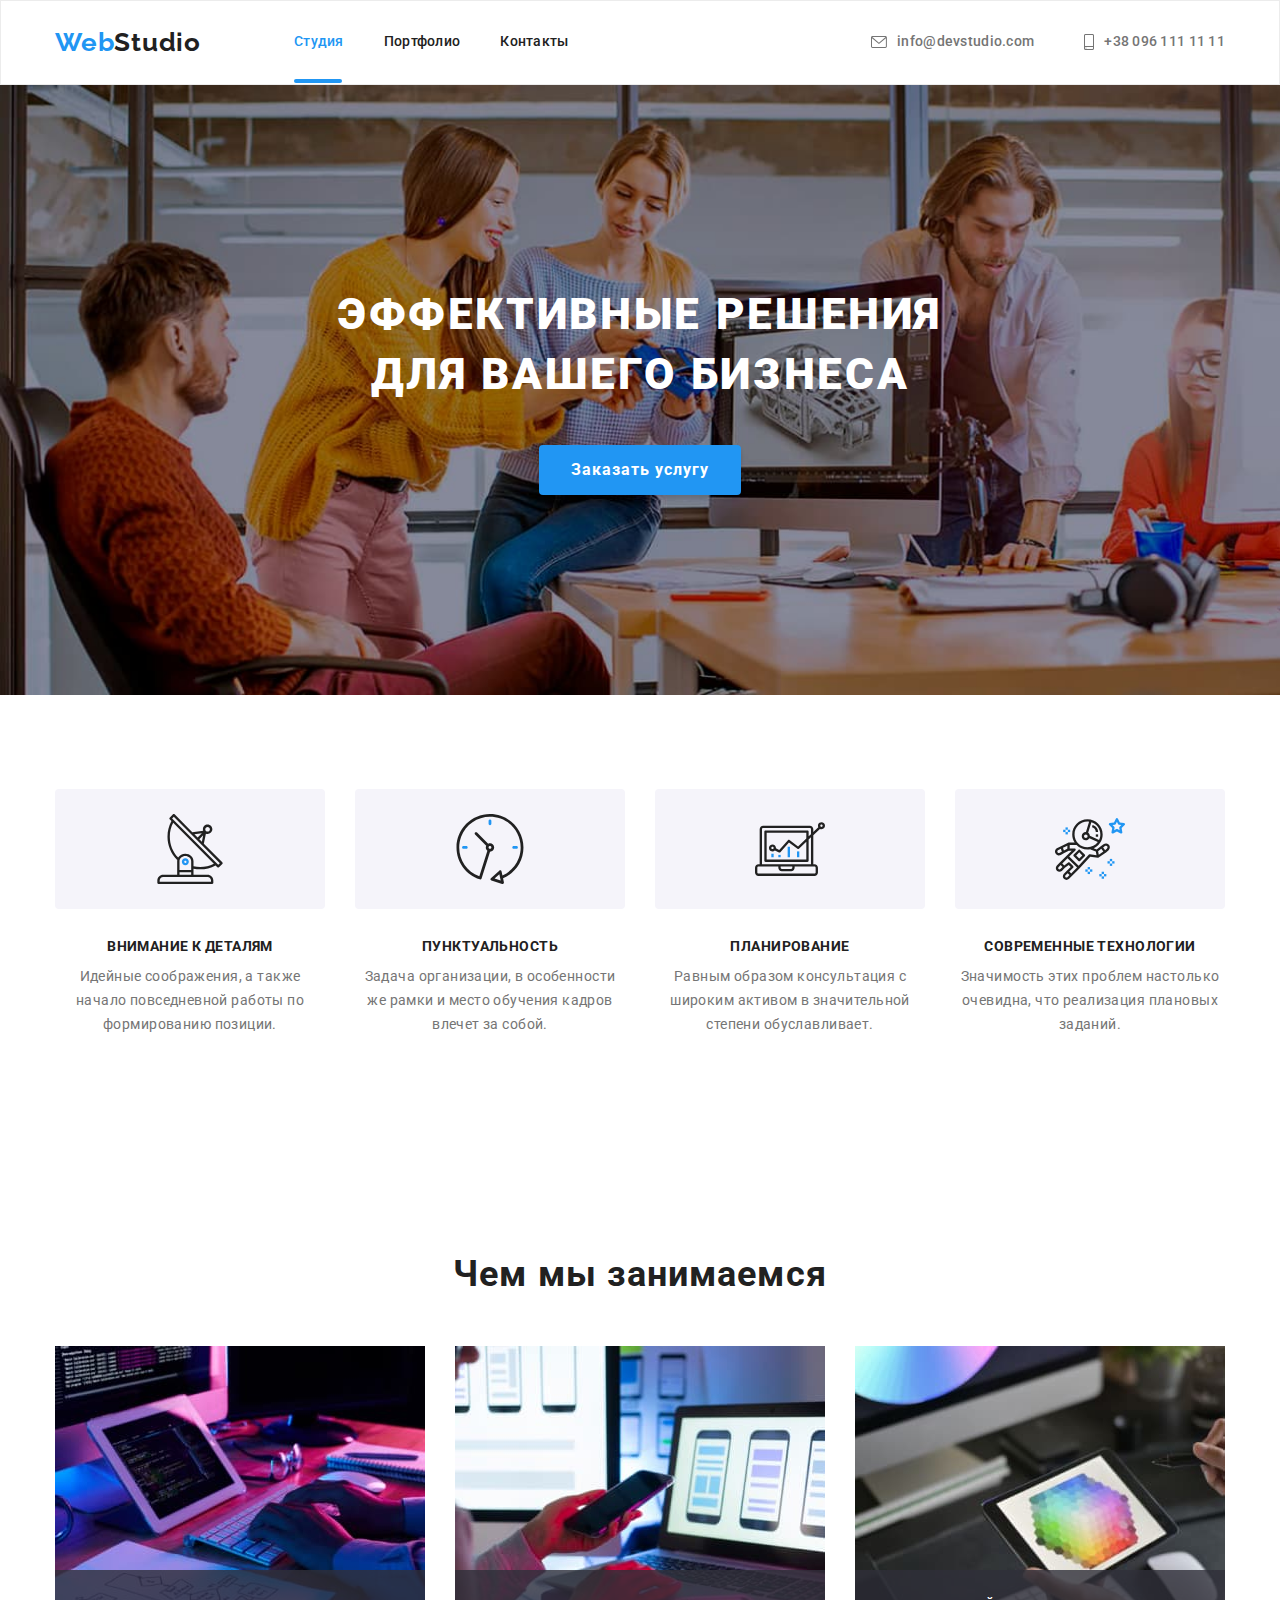
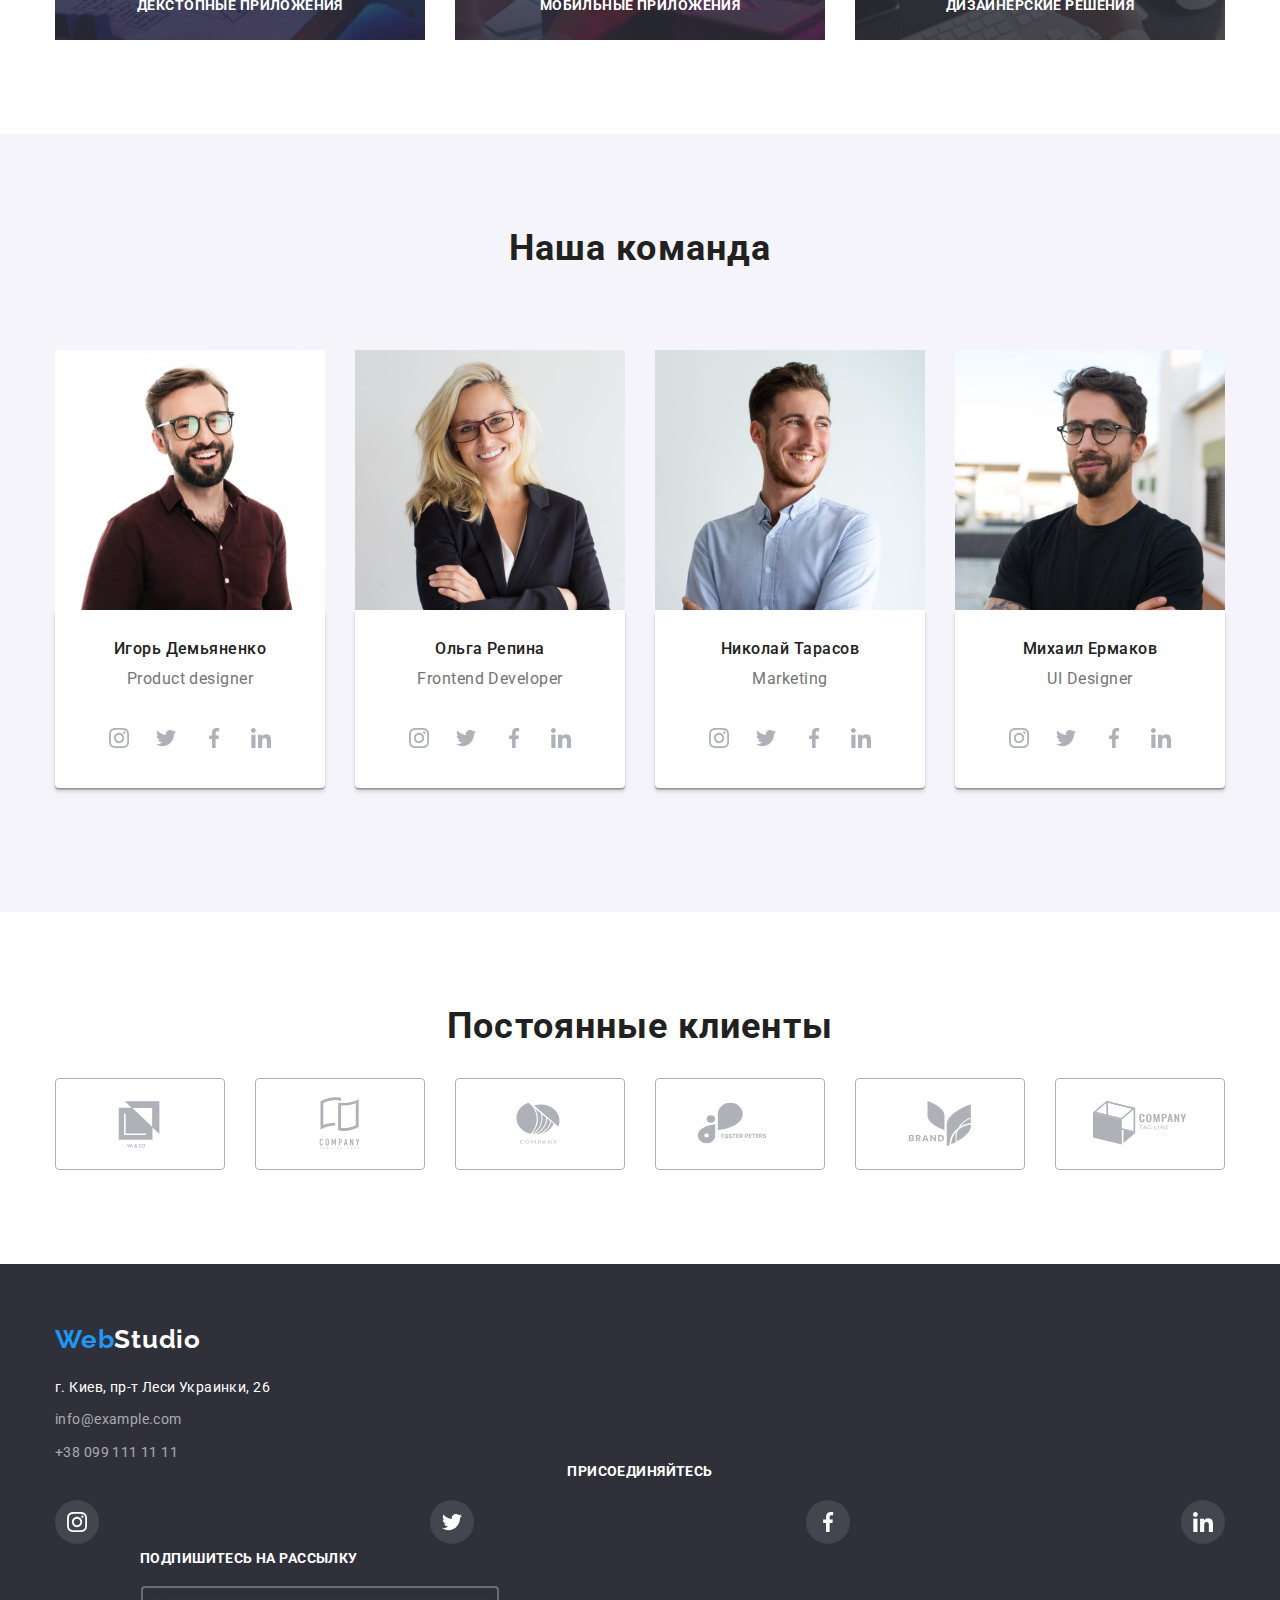
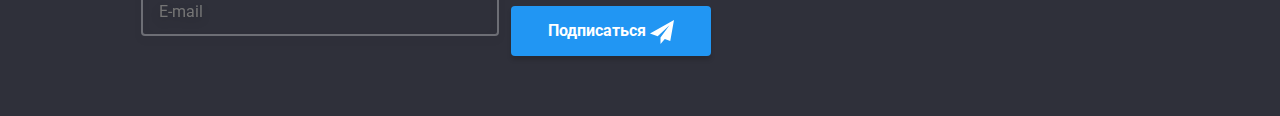
==== commit fcd7e09b: "сделал до моб.версии футера" ====
--- a/index.html
+++ b/index.html
@@ -80,6 +80,7 @@
             </li>
         </ul>
 
+        <div class="mobile-menu-wrapper"> 
         <ul class="mobile-menu__contacts-top">
             <li class="mobile-menu__header-contacts">
                 <a href="mailto:info@devstudio.com" class="mobile-menu__link">
@@ -105,6 +106,7 @@
                 <a href="#" class="social-list-mobile-menu__link">LinkedIn</a>
             </li>
         </ul>
+    </div>
     </div>
         
     </div>
@@ -230,9 +232,7 @@
                         <source media="(min-width: 768px)"
                             srcset="./images/igor-tablet-j.jpg 1x, ./images/igor-tablet-j@2x.jpg 2x">
                            
-                            <source media="(max-width: 767px)"
-                            srcset="./images/igor-mobile-w.webp 1x, ./images/igor-mobile-w@2x.webp 2x"
-                            type="image/webp">
+                            
                           <source media="(max-width: 767px)"
                             srcset="./images/igor-mobile-j.jpg 1x, ./images/igor-mobile-j@2x.jpg 2x">
 
@@ -536,17 +536,20 @@
      </div>
   </section>
  </main>
-                                                              <!-- FOOTER
+                                                              <!--  FOOTER -->
     <footer class="footer">
-        <div class="container">
-         <div class="footer-wrapper"> 
+        <div class="container footer-wrapper">
+         
          <div class="footer-address-wrapper">
-        <a class="logo link" href="./index.html" lang="en">
+        <a class="footer-logo link" href="./index.html" lang="en">
             <span class="footer-logo-studio"><span class="footer-web">Web</span>Studio</span>
         </a>
+        <address> 
+            <ul>
+                <li class="footer-contact">
         <a href="https://goo.gl/maps/ehYJ8zWSbRo8RHNm8" class="footer-address">г. Киев, пр-т Леси Украинки, 26</a>
-
-        <ul>
+                </li>
+        
             <li class="footer-contact">
                 <a class="footer-mail" href="mailto:info@example.com">info@example.com</a>
             </li>
@@ -555,9 +558,11 @@
                 <a class="footer-tel" href="tel:+380991111111">+38 099 111 11 11</a>
             </li>
         </ul>
-       </div>
-
-            <div class="footer-social"> 
+       
+    </address>
+         </div>
+
+            <div class="footer-social-box"> 
                 
                 <p class="footer-social-title">Присоединяйтесь</p>
                
@@ -605,7 +610,7 @@
                 <form class="footer-form">
                     <p class="input-text">Подпишитесь на рассылку</p>
                     <div class="div-input-wrapper">
-                        <label>
+                        <label class="footer-label">
                     <input type="email" name="Email" class="form-input-email" placeholder="E-mail" required>
                        </label> 
                     <button class="btn-footer" type="submit">Подписаться
@@ -617,10 +622,10 @@
                 </div>
                 </form>
                 </div>
-            </div>
          </div>
+         
       
-    </footer> -->
+    </footer>
 
     <div class="backdrop is-hidden" data-modal>
         <div class="modal container">
--- a/css/main.min.css
+++ b/css/main.min.css
@@ -1,2 +1,2 @@
-:root{--primary-text-color: #000000;--secondary-text-color: #757575;--primary-white-color: #ffffff;--title-text-color: #212121;--accent-color: #2196f3;--accentbgr-color: #188ce8;--darkbgr-color: #2f303a;--mainbgr-color: #e5e5e5;--mainbgrtwo-color: #f5f4fa;--logo-font: Raleway;--main-font: Roboto}.visually-hidden{position:absolute !important;clip:rect(1px 1px 1px 1px);clip:rect(1px, 1px, 1px, 1px);padding:0 !important;border:0 !important;height:1px !important;width:1px !important;overflow:hidden}h1,h2,h3,h4,h5,h6,p{margin-top:0;margin-bottom:0}ul,ol{margin-top:0;margin-bottom:0;padding-left:0}img{display:block;max-width:100%;height:auto}body{background-color:var(--primary-white-color);color:var(--primary-text-color);font-family:var(--main-font),sans-serif}.link{text-decoration:none;color:inherit}ul{list-style:none}a{display:block;text-decoration:none}.section{padding-top:60px;padding-bottom:60px}@media (min-width: 1200px){.section{padding-top:94px;padding-bottom:94px}}.container{width:100%;padding-left:15px;padding-right:15px;margin:0 auto}@media screen and (min-width: 480px){.container{width:480px;margin:0 auto}}@media (min-width: 768px) and (max-width: 1199px){.container{width:768px}}@media (min-width: 1200px){.container{width:1200px}}.social-list{display:flex;justify-content:space-between}.social-list__link{display:flex;align-items:center;justify-content:center;width:40px;height:40px;border-radius:50%;background-color:var(--primary-white-color);fill:#afb1b8;transition:background-color 250ms cubic-bezier(0.4, 0, 0.2, 1),fill 250ms cubic-bezier(0.4, 0, 0.2, 1)}.social-list__link:focus,.social-list__link:hover{fill:var(--primary-white-color);background-color:var(--accent-color)}.social-list__icon{width:20px;height:20px}.footer-social-list{display:flex}.footer-social-item{margin-left:10px}.footer-social-link{display:flex;background-color:rgba(255,255,255,0.1);justify-content:center;align-items:center;width:44px;height:44px;border-radius:50%;fill:var(--primary-white-color);transition:background-color 250ms cubic-bezier(0.4, 0, 0.2, 1),fill 250ms cubic-bezier(0.4, 0, 0.2, 1)}.footer-social-link:focus,.footer-social-link:hover{background-color:var(--accent-color)}.backdrop{position:fixed;top:0;left:0;width:100vw;height:100vh;background-color:rgba(0,0,0,0.2);transition-duration:250ms;transition-timing-function:cubic-bezier(0.4, 0, 0.2, 1)}.is-hidden{opacity:0;visibility:hidden;pointer-events:none}.modal{position:absolute;left:50%;top:50%;width:400px;height:609px;background-color:var(--primary-white-color);transform:translate(-50%, -50%);padding:40px}.close-btn-modal{position:absolute;width:30px;height:30px;top:8px;right:8px;border-radius:50%;cursor:pointer;border:1px solid rgba(0,0,0,0.1);background-color:transparent;padding:0}.close-btn-modal:focus .modal-icon,.close-btn-modal:hover .modal-icon{fill:var(--accent-color)}.close-btn-modal .modal-icon{fill:#212121;position:absolute;top:50%;left:50%;transform:translate(-50%, -50%);transition:fill 250ms cubic-bezier(0.4, 0, 0.2, 1)}@media (min-width: 1200px){.modal{width:528px;height:581px}}.modal-form{display:flex;flex-direction:column}.modal-form-head{font-family:var(--main-font);font-style:normal;font-weight:bold;font-size:20px;line-height:23px;text-align:center;letter-spacing:0.03em;color:var(--title-text-color);margin-bottom:30px}.modal-form-input{width:100%;height:40px;border:1px solid rgba(33,33,33,0.2);box-sizing:border-box;border-radius:4px;padding-left:42px;transition:border-color 250ms cubic-bezier(0.4, 0, 0.2, 1)}.modal-form-input:focus,.modal-form-input:hover{outline:none;border-color:var(--accent-color)}.modal-form-label{margin-top:10px;font-family:var(--main-font);font-style:normal;font-weight:normal;font-size:12px;line-height:14px;letter-spacing:0.01em;color:var(--secondary-text-color)}.modal-form-input-wrapper{position:relative;margin-top:4px;display:block}.modal-input-icon{position:absolute;top:50%;transform:translateY(-50%);left:12px;width:18px;height:18px;transition:fill 250ms cubic-bezier(0.4, 0, 0.2, 1)}.modal-form-input:focus+.modal-input-icon,.modal-form-input:hover+.modal-input-icon{fill:var(--accent-color)}.modal-form-message{width:100%;height:120px;margin-top:4px;padding:12px 16px;resize:none;transition:border-color 250ms cubic-bezier(0.4, 0, 0.2, 1);border:1px solid rgba(33,33,33,0.2);border-radius:4px}.modal-form-message:focus,.modal-form-message:hover{outline:none;border-color:var(--accent-color)}.modal-form-message::placeholder{color:var(--secondary-text-color)}.modal-form-checkbox:checked+.modal-form-checkbox-label::before{background-image:url(../images/icon-check.jpg);background-origin:border-box;border-color:transparent}.modal-form-checkbox-label{display:flex;align-items:center;font-family:var(--main-font);font-style:normal;font-weight:normal;font-size:10px;line-height:1.1;letter-spacing:0.03em;color:var(--secondary-text-color);margin-top:20px;margin-bottom:20px}.modal-form-checkbox-label::before{content:"";display:block;width:16px;height:15px;border:2px solid #212121;border-radius:2px;cursor:pointer;margin-right:7px}.modal-form-label-link{color:var(--accent-color)}.modal-form-btn{font-family:var(--main-font);font-style:normal;font-weight:bold;font-size:16px;line-height:30px;border:none;text-align:center;letter-spacing:0.06em;margin:0 auto;color:#ffffff;width:200px;height:50px;background-color:var(--accent-color);box-shadow:0px 4px 4px rgba(0,0,0,0.15);border-radius:4px;cursor:pointer;transition:background-color 250ms cubic-bezier(0.4, 0, 0.2, 1)}.modal-form-btn:hover,.modal-form-btn:focus{background-color:var(--accentbgr-color)}@media (min-width: 1200px){.modal-form-checkbox-label{display:flex;align-items:center;font-family:var(--main-font);font-style:normal;font-weight:normal;font-size:14px;line-height:1.71;letter-spacing:0.03em;color:var(--secondary-text-color);margin-top:20px;margin-bottom:20px}}@media screen and (max-width: 767px){.nav-item{display:none}.contacts-top{display:none}}.header{max-width:100%;padding-top:16px;padding-bottom:16px;border:1px solid #ececec}.header-container{display:flex;align-items:center;justify-content:space-between}.logo{animation-duration:250ms}.logo-text{font-family:var(--logo-font);font-style:normal;font-weight:700;font-size:24px;line-height:1.16;letter-spacing:0.03em;color:var(--title-text-color)}.logo-two{font-family:var(--logo-font);font-style:normal;font-weight:700;font-size:24px;line-height:1.16;letter-spacing:0.03em;color:var(--accent-color)}.burger-btn{background-color:transparent;border:none;padding:0;cursor:pointer}.burger-btn__icon{width:40px;height:40px;border:orangered solid 3px;fill:#212121}.burger-btn__icon:hover,.burger-btn__icon:focus{fill:#2196F3}.header-container{display:flex;align-items:center;justify-content:space-between}.mobile-menu{position:fixed;z-index:99;left:0;top:0;width:100vw;height:100vh;background-color:#ffffff;opacity:0;visibility:hidden;pointer-events:none;transition:opacity 250ms cubic-bezier(0.4, 0, 0.2, 1)}.mobile-menu.is-open{opacity:1;visibility:visible;pointer-events:auto}.close-btn{background-color:transparent;border:none;padding:0;cursor:pointer;position:absolute;top:21px;right:26px}.close-btn__icon{width:40px;height:40px;transition:fill 250ms cubic-bezier(0.4, 0, 0.2, 1)}.close-btn__icon:focus,.close-btn__icon:hover{fill:var(--accent-color)}.mobile-menu__container{position:relative;padding-top:48px;padding-left:40px}.nav-list__item{margin-bottom:10px}.nav-list__link{font-family:Roboto;font-style:normal;font-weight:500;font-size:25px;line-height:47px;letter-spacing:0.02em;color:#212121;transition:color 250ms cubic-bezier(0.4, 0, 0.2, 1)}.nav-list__link:hover,.nav-list__link:focus{color:var(--accent-color)}.mobile-menu__contacts-top:not(:last-child){padding-top:306px}.mobile-menu__link{font-family:Roboto;font-style:normal;font-weight:500;font-size:20px;line-height:1.16;letter-spacing:0.02em;margin-top:32px;transition:color 250ms cubic-bezier(0.4, 0, 0.2, 1);color:#757575}.mobile-menu__link:hover,.mobile-menu__link:focus{color:var(--accent-color)}.social-list-mobile-menu{display:flex;padding-top:30px}.social-list-mobile-menu__link{font-family:Roboto;font-style:normal;font-weight:500;font-size:14px;line-height:1.16;letter-spacing:0.02em;color:#2196F3}.social-list-mobile-menu__item:not(:last-child){margin-right:20px}.social-list-mobile-menu__item:not(:last-child)::after{content:"";border:1px solid rgba(33,33,33,0.2);transform:rotate(90deg)}@media (min-width: 768px) and (max-width: 1199px){.burger-btn{display:none}.mobile-menu__header-contacts{margin-top:32px}.header{padding-top:26px;padding-bottom:26px;border:1px solid #ececec}.header-container{display:flex;align-items:center}.navigation{display:flex;align-items:center}.nav{display:flex;align-items:center}.contacts-top{display:block;align-items:center;margin-left:auto}.logo-two{font-family:var(--logo-font);font-style:normal;font-weight:700;font-size:26px;line-height:1.19;letter-spacing:0.03em;color:var(--accent-color)}.logo-text{font-family:var(--logo-font);font-style:normal;font-weight:700;font-size:26px;line-height:1.19;letter-spacing:0.03em;color:var(--title-text-color)}.logo{margin-right:93px;animation-duration:250ms}.nav{font-family:Roboto;font-style:normal;font-weight:500;font-size:14px;line-height:1.14;letter-spacing:0.02em;color:#212121}.nav>li:not(:last-child){margin-right:40px}.link:hover,.link:focus{color:var(--accent-color)}.list .link.current{color:var(--accent-color)}.contacts-top .link{font-family:var(--main-font);font-style:normal;font-weight:500;font-size:14px;line-height:1.14;letter-spacing:0.02em;color:#757575}.contacts-top .link:hover,.contacts-top .link:focus{color:var(--accent-color)}.header-contacts{text-align:center;margin-left:106px;padding-right:15px}.header-contacts:not(:last-child){margin-bottom:10px}.tel-icon,.mail-icon{margin-right:10px;fill:#757575;transition:fill 250ms cubic-bezier(0.4, 0, 0.2, 1)}.mail-link:hover .mail-icon,.mail-link:focus .modal-icon,.tel-link:hover .tel-icon,.tel-link:focus .tel-icon{fill:var(--accent-color)}.mail-icon:hover,.mail-icon:focus{fill:var(--accent-color)}.tel-icon:hover,.tel-icon:focus{fill:var(--accent-color)}.mail-link,.tel-link{display:flex;align-items:center}.nav-item{position:relative}.current-studio::after{content:"";display:block;position:absolute;width:48px;height:4px;background:var(--accent-color);border-radius:2px;bottom:-33px}.current-portfolio::after{content:"";display:block;position:absolute;width:78px;height:4px;bottom:-33px;background:#2196f3;border-radius:2px}.link{transition:color 250ms cubic-bezier(0.4, 0, 0.2, 1)}}@media (min-width: 1200px){.burger-btn{display:none}.mobile-menu__header-contacts{margin-top:32px}.header{padding-top:26px;padding-bottom:26px;border:1px solid #ececec}.header-container{display:flex;align-items:center}.navigation{display:flex;align-items:center}.nav{display:flex;align-items:center}.contacts-top{display:flex;align-items:center;margin-left:auto}.logo-two{font-family:var(--logo-font);font-style:normal;font-weight:700;font-size:26px;line-height:1.19;letter-spacing:0.03em;color:var(--accent-color)}.logo-text{font-family:var(--logo-font);font-style:normal;font-weight:700;font-size:26px;line-height:1.19;letter-spacing:0.03em;color:var(--title-text-color)}.logo{margin-right:93px;animation-duration:250ms}.nav{font-family:Roboto;font-style:normal;font-weight:500;font-size:14px;line-height:1.14;letter-spacing:0.02em;color:#212121}.nav>li:not(:last-child){margin-right:40px}.link:hover,.link:focus{color:var(--accent-color)}.list .link.current{color:var(--accent-color)}.contacts-top .link{font-family:var(--main-font);font-style:normal;font-weight:500;font-size:14px;line-height:1.14;letter-spacing:0.02em;color:#757575}.contacts-top .link:hover,.contacts-top .link:focus{color:var(--accent-color)}.header-contacts:not(:last-child){margin-right:50px}.tel-icon,.mail-icon{margin-right:10px;fill:#757575;transition:fill 250ms cubic-bezier(0.4, 0, 0.2, 1)}.mail-link:hover .mail-icon,.mail-link:focus .modal-icon,.tel-link:hover .tel-icon,.tel-link:focus .tel-icon{fill:var(--accent-color)}.mail-icon:hover,.mail-icon:focus{fill:var(--accent-color)}.tel-icon:hover,.tel-icon:focus{fill:var(--accent-color)}.mail-link,.tel-link{display:flex;align-items:center}.nav-item{position:relative}.current-studio::after{content:"";display:block;position:absolute;width:48px;height:4px;background:var(--accent-color);border-radius:2px;bottom:-33px}.current-portfolio::after{content:"";display:block;position:absolute;width:78px;height:4px;bottom:-33px;background:#2196f3;border-radius:2px}.link{transition:color 250ms cubic-bezier(0.4, 0, 0.2, 1)}}.hero{background-color:var(--darkbgr-color);padding-top:128px;padding-bottom:128px;text-align:center;background-size:cover;background-repeat:no-repeat;max-width:100%}.hero-title{font-family:Roboto;font-style:normal;font-weight:900;font-size:21px;line-height:42px;text-align:center;letter-spacing:0.06em;text-transform:uppercase;color:var(--primary-white-color)}.hero-btn{color:var(--primary-white-color);background-color:var(--accent-color);font-family:var(--main-font);font-weight:700;font-size:16px;line-height:1.88;display:flex;letter-spacing:0.06em;box-shadow:0px 4px 4px rgba(0,0,0,0.15);border-radius:4px;cursor:pointer;margin-top:40px;margin-right:auto;margin-left:auto;padding-top:10px;padding-right:32px;padding-bottom:10px;padding-left:32px;border:none;transition:background-color 250ms cubic-bezier(0.4, 0, 0.2, 1),color 250ms cubic-bezier(0.4, 0, 0.2, 1)}.hero-btn:hover,.hero-btn:focus{background-color:var(--accentbgr-color)}@media (min-width: 768px) and (max-width: 1199px){.hero{background-color:var(--darkbgr-color);padding-top:118px;padding-bottom:118px}.hero-title{font-size:23px;line-height:1.82}}@media (min-width: 1200px){.hero{background-color:var(--darkbgr-color);padding-top:200px;padding-bottom:200px;text-align:center;background-size:cover}.hero-title{font-family:var(--main-font);font-weight:900;font-size:44px;line-height:1.36;color:var(--primary-white-color)}}.hero{background-image:linear-gradient(rgba(47,48,58,0.4), rgba(47,48,58,0.4)),url(../images/bg-phone-1x.jpg)}@media (min-device-pixel-ratio: 2), (-webkit-min-device-pixel-ratio: 2), (min-resolution: 192dpi), (min-resolution: 2dppx){.hero{background-image:url(../images/bg-phone-2x.jpg)}}@media (min-width: 768px) and (max-width: 1199px){.hero{background-image:url(../images/bg-tablet-1x.jpg)}}@media (min-device-pixel-ratio: 2) and (min-width: 768px), (min-resolution: 192dpi) and (min-width: 768px), (min-resolution: 2dppx) and (min-width: 768px){.hero{background-image:url(../images/bg-tablet-2x.jpg)}}@media (min-width: 1200px){.hero{background-image:url(../images/bg-desktop-1x.jpg)}}@media (min-width: 1200px) and (min-device-pixel-ratio: 2) and (min-width: 1200px), (min-width: 1200px) and (min-resolution: 192dpi) and (min-width: 1200px), (min-width: 1200px) and (min-resolution: 2dppx) and (min-width: 1200px){.hero{background-image:url(../images/bg-desktop-2x.jpg)}}.advantages-container{display:flex;flex-direction:column}.icon-container{display:flex;justify-content:center;align-items:center;max-width:450px;height:120px;background:#f5f4fa;border-radius:4px;margin-bottom:30px}.advantages-li{text-align:center}.advantages-title{font-family:var(--main-font);font-style:normal;font-weight:bold;font-size:14px;line-height:1.14;letter-spacing:0.03em;text-transform:uppercase;color:var(--title-text-color)}.advantages-item{font-family:var(--main-font);font-style:normal;font-weight:normal;font-size:14px;line-height:1.71;letter-spacing:0.03em;color:var(--secondary-text-color);margin-top:10px}.advantages-li:not(:last-child){margin-bottom:30px}@media (min-width: 768px) and (max-width: 1199px){.advantages-container{flex-direction:row;flex-wrap:wrap;align-items:flex-start;margin-top:-30px;margin-right:-30px}.advantages-li{margin-top:30px;margin-right:30px;flex-basis:calc((100% - 60px) / 2)}.icon-container{display:flex;justify-content:center;align-items:center;max-width:354px;height:120px;background:#f5f4fa;border-radius:4px;margin-bottom:30px}}@media (min-width: 1200px){.advantages-container{display:flex;flex-direction:row;justify-content:flex-start}.advantages,.about{background-color:var(--primary-white-color)}.advantages-li:not(:last-child){margin-right:30px}.icon-container{display:flex;justify-content:center;align-items:center;width:270px;height:120px;background:#f5f4fa;border-radius:4px;margin-bottom:30px}}@media (max-width: 1199px){.about{display:none}}.about-container__wrapper{position:relative}.about-container__overlay{font-family:var(--main-font);font-style:normal;font-weight:bold;font-size:14px;line-height:16px;text-align:center;letter-spacing:0.03em;text-transform:uppercase;padding-top:27px;padding-bottom:27px;color:#ffffff;position:absolute;background-color:rgba(47,48,58,0.8);width:100%;height:70px;bottom:0px}.about-title{font-family:var(--main-font);font-style:normal;font-weight:bold;font-size:36px;line-height:1.16;text-align:center;letter-spacing:0.03em;color:var(--title-text-color);margin-bottom:50px}.about-container{display:flex;justify-content:space-between}.team-container{display:block}.team-container__div{margin-bottom:30px}.team-section{background-color:var(--mainbgrtwo-color)}.team-title{font-family:var(--main-font);font-style:normal;font-weight:bold;font-size:36px;line-height:1.16;text-align:center;letter-spacing:0.03em;color:var(--title-text-color);margin-bottom:50px}.team-container__name{font-family:var(--main-font);font-style:normal;font-weight:500;font-size:16px;line-height:1.18;letter-spacing:0.03em;color:var(--title-text-color);text-align:center;margin-bottom:10px}.team-container__job{font-family:var(--main-font);font-style:normal;font-weight:normal;font-size:16px;line-height:19px;letter-spacing:0.03em;color:var(--secondary-text-color);text-align:center;margin-bottom:30px}.team-container__div{padding-top:30px;padding-bottom:30px;box-shadow:0px 4px 4px rgba(0,0,0,0.12),0px 1px 1px rgba(0,0,0,0.14),0px 2px 1px rgba(0,0,0,0.2);border-radius:0px 0px 4px 4px;background-color:var(--primary-white-color);padding-left:44px;padding-right:44px}@media (min-width: 768px) and (max-width: 1199px){.team-container{display:flex;flex-wrap:wrap;margin-top:-30px;margin-left:-30px}.team-container__card{margin-top:30px;margin-left:30px;flex-basis:calc((100% - 120px) / 2)}}@media (min-width: 1200px){.team-section{background-color:var(--mainbgrtwo-color)}.team-title{font-family:var(--main-font);font-style:normal;font-weight:bold;font-size:36px;line-height:1.16;text-align:center;letter-spacing:0.03em;color:var(--title-text-color);margin-bottom:50px}.team-container__name{font-family:var(--main-font);font-style:normal;font-weight:500;font-size:16px;line-height:1.18;letter-spacing:0.03em;color:var(--title-text-color);text-align:center;margin-bottom:10px}.team-container__job{font-family:var(--main-font);font-style:normal;font-weight:normal;font-size:16px;line-height:19px;letter-spacing:0.03em;color:var(--secondary-text-color);text-align:center;margin-bottom:30px}.team-container__div{padding-top:30px;padding-bottom:30px;box-shadow:0px 4px 4px rgba(0,0,0,0.12),0px 1px 1px rgba(0,0,0,0.14),0px 2px 1px rgba(0,0,0,0.2);border-radius:0px 0px 4px 4px;background-color:var(--primary-white-color);padding-left:44px;padding-right:44px}.team-container__card{margin-left:30px;flex-basis:calc((100% - 120px) / 4)}.team-container{display:flex;margin-left:-30px}}@media screen and (max-width: 1199px){.clients-list{display:flex;flex-wrap:wrap;margin-top:-30px}.clients-item{margin-top:30px;margin-left:30px;flex-basis:calc((100% - 60px) / 2)}.subtitle{font-family:var(--main-font);font-style:normal;font-weight:bold;font-size:28px;line-height:1.17;text-align:center;letter-spacing:0.03em;color:#212121;margin-bottom:30px}.clients-list-link:hover,.clients-list-link:focus{fill:var(--accent-color);border:1px solid var(--accent-color)}.clients-list-link{max-width:226px;height:92px;border:1px solid #afb1b8;border-radius:4px;display:flex;justify-content:center;align-items:center;fill:#afb1b8;transition:fill 250ms cubic-bezier(0.4, 0, 0.2, 1)}.clients-list-link:hover,.clients-list-link:focus{fill:var(--accent-color);border:1px solid var(--accent-color)}}@media (min-width: 1200px){.subtitle{font-family:var(--main-font);font-style:normal;font-weight:bold;font-size:36px;line-height:1.16;text-align:center;letter-spacing:0.03em;color:#212121;margin-bottom:50px}.clients-list{display:flex;justify-content:space-between}.clients-list-link:hover,.clients-list-link:focus{fill:var(--accent-color);border:1px solid var(--accent-color)}.clients-list-link{width:170px;height:92px;border:1px solid #afb1b8;border-radius:4px;display:flex;justify-content:center;align-items:center;fill:#afb1b8;transition:fill 250ms cubic-bezier(0.4, 0, 0.2, 1)}.clients-list-link:hover,.clients-list-link:focus{fill:var(--accent-color);border:1px solid var(--accent-color)}}.footer{background-color:var(--darkbgr-color);padding-top:60px;padding-bottom:60px}.footer-web{font-family:var(--logo-font);font-style:normal;font-weight:bold;font-size:26px;line-height:1.19;letter-spacing:0.03em;color:var(--accent-color)}.footer-logo-studio{font-family:var(--logo-font);font-style:normal;font-weight:bold;font-size:26px;line-height:1.19;letter-spacing:0.03em;color:var(--primary-white-color)}.footer-address{font-family:var(--main-font);font-style:normal;font-weight:normal;font-size:14px;line-height:1.72;letter-spacing:0.03em;color:var(--primary-white-color);margin-top:20px;margin-bottom:9px;transition:color 250ms cubic-bezier(0.4, 0, 0.2, 1)}.footer-mail,.footer-tel{font-family:var(--main-font);font-style:normal;font-weight:normal;font-size:14px;line-height:1.71;letter-spacing:0.03em;color:rgba(255,255,255,0.6);transition:color 250ms cubic-bezier(0.4, 0, 0.2, 1)}.footer-mail,.footer-mail,.footer-tel,.footer-tel{text-decoration:none}.footer-address:focus,.footer-address:hover,.footer-mail:hover,.footer-mail:focus,.footer-tel:hover,.footer-tel:focus{color:var(--accent-color)}.footer-mail,.footer-tel{text-decoration:none}.footer-contact:not(:last-child){margin-bottom:9px}.footer-wrapper{display:flex}.footer-social{margin-left:70px;margin-top:5px;justify-content:center;text-align:center}.footer-social-title{margin-bottom:20px;margin-right:50px;font-family:var(--main-font);font-style:normal;font-weight:bold;font-size:14px;line-height:1.14;letter-spacing:0.03em;text-transform:uppercase;color:var(--primary-white-color)}.footer-social-list{display:flex}.footer-social-item{margin-left:10px}.footer-social-link{display:flex;background-color:rgba(255,255,255,0.1);justify-content:center;align-items:center;width:44px;height:44px;border-radius:50%;fill:var(--primary-white-color);transition:background-color 250ms cubic-bezier(0.4, 0, 0.2, 1),fill 250ms cubic-bezier(0.4, 0, 0.2, 1)}.footer-social-link:focus,.footer-social-link:hover{background-color:var(--accent-color)}.div-input-wrapper{display:flex;margin-top:5px;margin-left:43px}.input-text{font-family:var(--main-font);font-style:normal;font-weight:bold;font-size:14px;line-height:16px;letter-spacing:0.03em;text-transform:uppercase;color:var(--primary-white-color);margin-top:1px;margin-left:42px;margin-bottom:20px}.form-input-email{width:358px;height:50px;border:2px solid rgba(255,255,255,0.3);box-sizing:border-box;filter:drop-shadow(0px 4px 4px rgba(0,0,0,0.15));border-radius:4px;outline:none;background-color:transparent;color:var(--primary-white-color);padding-left:16px}.btn-footer{position:relative;width:200px;height:50px;background-color:var(--accent-color);box-shadow:0px 4px 4px rgba(0,0,0,0.15);border-radius:4px;cursor:pointer;border:none;color:#ffffff;font-family:var(--main-font);font-style:normal;font-weight:bold;font-size:16px;line-height:30px;margin-left:12px;transition:background-color 250ms cubic-bezier(0.4, 0, 0.2, 1),color 250ms cubic-bezier(0.4, 0, 0.2, 1),box-shadow 250ms cubic-bezier(0.4, 0, 0.2, 1)}.btn-footer:hover,.btn-footer:focus{background-color:var(--accentbgr-color)}.icon-send-footer{vertical-align:middle}.main{background-color:var(--mainbgrtwo-color)}.filters .item{background-color:var(--mainbgrtwo-color);color:var(--title-text-color);font-family:var(--main-font);font-weight:500;font-size:16px;line-height:1.64;text-align:center;letter-spacing:0.03em;cursor:pointer;background:#f5f4fa;border-radius:4px;border:none;padding:6px 22px;transition:color 250ms cubic-bezier(0.4, 0, 0.2, 1),background-color 250ms cubic-bezier(0.4, 0, 0.2, 1)}.filters .item:hover,.filters .item:focus{background-color:var(--accent-color);color:var(--primary-white-color);box-shadow:0px 3px 1px rgba(0,0,0,0.1),0px 1px 2px rgba(0,0,0,0.08),0px 2px 2px rgba(0,0,0,0.12);border-radius:4px;box-shadow:0px 3px 1px rgba(0,0,0,0.1),0px 1px 2px rgba(0,0,0,0.08),0px 2px 2px rgba(0,0,0,0.12)}.button-li{margin-right:8px}.parents{display:flex;text-align:center;justify-content:center;margin-bottom:50px}.card{background:#ffffff;border:1px solid #eeeeee;box-sizing:border-box;border-top:none;padding:20px 24px}.parents-projects{display:flex;flex-wrap:wrap;margin-left:-30px;margin-top:-30px}.portfolio-page{margin-left:30px;margin-top:30px;flex-basis:calc((100% - 90px) / 3)}.portfolio-link{text-decoration:none;display:block;transition:box-shadow 250ms cubic-bezier(0.4, 0, 0.2, 1)}.portfolio-link:hover,.portfolio-link:focus{box-shadow:0px 1px 1px rgba(0,0,0,0.12),0px 4px 4px rgba(0,0,0,0.06),1px 4px 6px rgba(0,0,0,0.16)}.project-title{font-family:var(--main-font);font-style:normal;font-weight:bold;font-size:18px;line-height:2;letter-spacing:0.06em;color:var(--title-text-color)}.project-type{font-family:var(--main-font);font-style:normal;font-weight:normal;font-size:16px;line-height:1.87;letter-spacing:0.03em;color:var(--secondary-text-color)}.wrapper-portfolio{position:relative;overflow:hidden}.overlay-portfolio{position:absolute;background-color:rgba(33,150,243,0.9);font-family:var(--main-font);font-style:normal;font-weight:normal;font-size:18px;line-height:1.55;padding:63px 24px 63px 23px;width:100%;height:100%;overflow:auto;top:0;left:0;letter-spacing:0.03em;color:var(--primary-white-color);transform:translateY(100%);transition:transform 250ms cubic-bezier(0.4, 0, 0.2, 1)}.portfolio-page:focus .overlay-portfolio,.portfolio-page:hover .overlay-portfolio{transform:translateY(0%)}
+:root{--primary-text-color: #000000;--secondary-text-color: #757575;--primary-white-color: #ffffff;--title-text-color: #212121;--accent-color: #2196f3;--accentbgr-color: #188ce8;--darkbgr-color: #2f303a;--mainbgr-color: #e5e5e5;--mainbgrtwo-color: #f5f4fa;--logo-font: Raleway;--main-font: Roboto}.visually-hidden{position:absolute !important;clip:rect(1px 1px 1px 1px);clip:rect(1px, 1px, 1px, 1px);padding:0 !important;border:0 !important;height:1px !important;width:1px !important;overflow:hidden}h1,h2,h3,h4,h5,h6,p{margin-top:0;margin-bottom:0}ul,ol{margin-top:0;margin-bottom:0;padding-left:0}img{display:block;max-width:100%;height:auto}body{background-color:var(--primary-white-color);color:var(--primary-text-color);font-family:var(--main-font),sans-serif}.link{text-decoration:none;color:inherit}ul{list-style:none}a{display:block;text-decoration:none}.section{padding-top:60px;padding-bottom:60px}@media (min-width: 1200px){.section{padding-top:94px;padding-bottom:94px}}.container{width:100%;padding-left:15px;padding-right:15px;margin:0 auto}@media screen and (min-width: 480px){.container{width:480px;margin:0 auto}}@media (min-width: 768px) and (max-width: 1199px){.container{width:768px}}@media (min-width: 1200px){.container{width:1200px}}.social-list{display:flex;justify-content:space-between}.social-list__link{display:flex;align-items:center;justify-content:center;width:40px;height:40px;border-radius:50%;background-color:var(--primary-white-color);fill:#afb1b8;transition:background-color 250ms cubic-bezier(0.4, 0, 0.2, 1),fill 250ms cubic-bezier(0.4, 0, 0.2, 1)}.social-list__link:focus,.social-list__link:hover{fill:var(--primary-white-color);background-color:var(--accent-color)}.social-list__icon{width:20px;height:20px}.footer-social-list{display:flex;justify-content:space-between}.footer-social-link{display:flex;background-color:rgba(255,255,255,0.1);justify-content:center;align-items:center;width:44px;height:44px;border-radius:50%;fill:var(--primary-white-color);transition:background-color 250ms cubic-bezier(0.4, 0, 0.2, 1),fill 250ms cubic-bezier(0.4, 0, 0.2, 1)}.footer-social-link:focus,.footer-social-link:hover{background-color:var(--accent-color)}.backdrop{position:fixed;top:0;left:0;width:100vw;height:100vh;background-color:rgba(0,0,0,0.2);transition-duration:250ms;transition-timing-function:cubic-bezier(0.4, 0, 0.2, 1)}.is-hidden{opacity:0;visibility:hidden;pointer-events:none}.modal{position:absolute;left:50%;top:50%;width:400px;height:609px;background-color:var(--primary-white-color);transform:translate(-50%, -50%);padding:40px}.close-btn-modal{position:absolute;width:30px;height:30px;top:8px;right:8px;border-radius:50%;cursor:pointer;border:1px solid rgba(0,0,0,0.1);background-color:transparent;padding:0}.close-btn-modal:focus .modal-icon,.close-btn-modal:hover .modal-icon{fill:var(--accent-color)}.close-btn-modal .modal-icon{fill:#212121;position:absolute;top:50%;left:50%;transform:translate(-50%, -50%);transition:fill 250ms cubic-bezier(0.4, 0, 0.2, 1)}@media (min-width: 1200px){.modal{width:528px;height:581px}}.modal-form{display:flex;flex-direction:column}.modal-form-head{font-family:var(--main-font);font-style:normal;font-weight:bold;font-size:20px;line-height:23px;text-align:center;letter-spacing:0.03em;color:var(--title-text-color);margin-bottom:30px}.modal-form-input{width:100%;height:40px;border:1px solid rgba(33,33,33,0.2);box-sizing:border-box;border-radius:4px;padding-left:42px;transition:border-color 250ms cubic-bezier(0.4, 0, 0.2, 1)}.modal-form-input:focus,.modal-form-input:hover{outline:none;border-color:var(--accent-color)}.modal-form-label{margin-top:10px;font-family:var(--main-font);font-style:normal;font-weight:normal;font-size:12px;line-height:14px;letter-spacing:0.01em;color:var(--secondary-text-color)}.modal-form-input-wrapper{position:relative;margin-top:4px;display:block}.modal-input-icon{position:absolute;top:50%;transform:translateY(-50%);left:12px;width:18px;height:18px;transition:fill 250ms cubic-bezier(0.4, 0, 0.2, 1)}.modal-form-input:focus+.modal-input-icon,.modal-form-input:hover+.modal-input-icon{fill:var(--accent-color)}.modal-form-message{width:100%;height:120px;margin-top:4px;padding:12px 16px;resize:none;transition:border-color 250ms cubic-bezier(0.4, 0, 0.2, 1);border:1px solid rgba(33,33,33,0.2);border-radius:4px}.modal-form-message:focus,.modal-form-message:hover{outline:none;border-color:var(--accent-color)}.modal-form-message::placeholder{color:var(--secondary-text-color)}.modal-form-checkbox:checked+.modal-form-checkbox-label::before{background-image:url(../images/icon-check.jpg);background-origin:border-box;border-color:transparent}.modal-form-checkbox-label{display:flex;align-items:center;font-family:var(--main-font);font-style:normal;font-weight:normal;font-size:10px;line-height:1.1;letter-spacing:0.03em;color:var(--secondary-text-color);margin-top:20px;margin-bottom:20px}.modal-form-checkbox-label::before{content:"";display:block;width:16px;height:15px;border:2px solid #212121;border-radius:2px;cursor:pointer;margin-right:7px}.modal-form-label-link{color:var(--accent-color)}.modal-form-btn{font-family:var(--main-font);font-style:normal;font-weight:bold;font-size:16px;line-height:30px;border:none;text-align:center;letter-spacing:0.06em;margin:0 auto;color:#ffffff;width:200px;height:50px;background-color:var(--accent-color);box-shadow:0px 4px 4px rgba(0,0,0,0.15);border-radius:4px;cursor:pointer;transition:background-color 250ms cubic-bezier(0.4, 0, 0.2, 1)}.modal-form-btn:hover,.modal-form-btn:focus{background-color:var(--accentbgr-color)}@media (min-width: 1200px){.modal-form-checkbox-label{display:flex;align-items:center;font-family:var(--main-font);font-style:normal;font-weight:normal;font-size:14px;line-height:1.71;letter-spacing:0.03em;color:var(--secondary-text-color);margin-top:20px;margin-bottom:20px}}@media screen and (max-width: 767px){.nav-item{display:none}.contacts-top{display:none}}.header{max-width:100%;padding-top:16px;padding-bottom:16px;border:1px solid #ececec}.header-container{display:flex;align-items:center;justify-content:space-between}.logo{animation-duration:250ms}.logo-text{font-family:var(--logo-font);font-style:normal;font-weight:700;font-size:24px;line-height:1.16;letter-spacing:0.03em;color:var(--title-text-color)}.logo-two{font-family:var(--logo-font);font-style:normal;font-weight:700;font-size:24px;line-height:1.16;letter-spacing:0.03em;color:var(--accent-color)}.header-container{display:flex;align-items:center;justify-content:space-between}@media (min-width: 768px) and (max-width: 1199px){.burger-btn{display:none}.mobile-menu__header-contacts{margin-top:32px}.header{padding-top:26px;padding-bottom:26px;border:1px solid #ececec}.header-container{display:flex;align-items:center}.navigation{display:flex;align-items:center}.nav{display:flex;align-items:center}.contacts-top{display:block;align-items:center;margin-left:auto}.logo-two{font-family:var(--logo-font);font-style:normal;font-weight:700;font-size:26px;line-height:1.19;letter-spacing:0.03em;color:var(--accent-color)}.logo-text{font-family:var(--logo-font);font-style:normal;font-weight:700;font-size:26px;line-height:1.19;letter-spacing:0.03em;color:var(--title-text-color)}.logo{margin-right:93px;animation-duration:250ms}.nav{font-family:Roboto;font-style:normal;font-weight:500;font-size:14px;line-height:1.14;letter-spacing:0.02em;color:#212121}.nav>li:not(:last-child){margin-right:40px}.link:hover,.link:focus{color:var(--accent-color)}.list .link.current{color:var(--accent-color)}.contacts-top .link{font-family:var(--main-font);font-style:normal;font-weight:500;font-size:14px;line-height:1.14;letter-spacing:0.02em;color:#757575}.contacts-top .link:hover,.contacts-top .link:focus{color:var(--accent-color)}.header-contacts{text-align:center;margin-left:106px;padding-right:15px}.header-contacts:not(:last-child){margin-bottom:10px}.tel-icon,.mail-icon{margin-right:10px;fill:#757575;transition:fill 250ms cubic-bezier(0.4, 0, 0.2, 1)}.mail-link:hover .mail-icon,.mail-link:focus .modal-icon,.tel-link:hover .tel-icon,.tel-link:focus .tel-icon{fill:var(--accent-color)}.mail-icon:hover,.mail-icon:focus{fill:var(--accent-color)}.tel-icon:hover,.tel-icon:focus{fill:var(--accent-color)}.mail-link,.tel-link{display:flex;align-items:center}.nav-item{position:relative}.current-studio::after{content:"";display:block;position:absolute;width:48px;height:4px;background:var(--accent-color);border-radius:2px;bottom:-33px}.current-portfolio::after{content:"";display:block;position:absolute;width:78px;height:4px;bottom:-33px;background:#2196f3;border-radius:2px}.link{transition:color 250ms cubic-bezier(0.4, 0, 0.2, 1)}}@media (min-width: 1200px){.burger-btn{display:none}.mobile-menu__header-contacts{margin-top:32px}.header{padding-top:26px;padding-bottom:26px;border:1px solid #ececec}.header-container{display:flex;align-items:center}.navigation{display:flex;align-items:center}.nav{display:flex;align-items:center}.contacts-top{display:flex;align-items:center;margin-left:auto}.logo-two{font-family:var(--logo-font);font-style:normal;font-weight:700;font-size:26px;line-height:1.19;letter-spacing:0.03em;color:var(--accent-color)}.logo-text{font-family:var(--logo-font);font-style:normal;font-weight:700;font-size:26px;line-height:1.19;letter-spacing:0.03em;color:var(--title-text-color)}.logo{margin-right:93px;animation-duration:250ms}.nav{font-family:Roboto;font-style:normal;font-weight:500;font-size:14px;line-height:1.14;letter-spacing:0.02em;color:#212121}.nav>li:not(:last-child){margin-right:40px}.link:hover,.link:focus{color:var(--accent-color)}.list .link.current{color:var(--accent-color)}.contacts-top .link{font-family:var(--main-font);font-style:normal;font-weight:500;font-size:14px;line-height:1.14;letter-spacing:0.02em;color:#757575}.contacts-top .link:hover,.contacts-top .link:focus{color:var(--accent-color)}.header-contacts:not(:last-child){margin-right:50px}.tel-icon,.mail-icon{margin-right:10px;fill:#757575;transition:fill 250ms cubic-bezier(0.4, 0, 0.2, 1)}.mail-link:hover .mail-icon,.mail-link:focus .modal-icon,.tel-link:hover .tel-icon,.tel-link:focus .tel-icon{fill:var(--accent-color)}.mail-icon:hover,.mail-icon:focus{fill:var(--accent-color)}.tel-icon:hover,.tel-icon:focus{fill:var(--accent-color)}.mail-link,.tel-link{display:flex;align-items:center}.nav-item{position:relative}.current-studio::after{content:"";display:block;position:absolute;width:48px;height:4px;background:var(--accent-color);border-radius:2px;bottom:-33px}.current-portfolio::after{content:"";display:block;position:absolute;width:78px;height:4px;bottom:-33px;background:#2196f3;border-radius:2px}.link{transition:color 250ms cubic-bezier(0.4, 0, 0.2, 1)}}.burger-btn{background-color:transparent;border:none;padding:0;cursor:pointer}.burger-btn__icon{width:40px;height:40px;border:orangered solid 3px;fill:#212121}.burger-btn__icon:hover,.burger-btn__icon:focus{fill:#2196F3}.mobile-menu__container{display:flex;flex-direction:column;justify-content:space-between;position:relative;height:100vh;padding:48px 25px}.mobile-menu{position:fixed;z-index:99;left:0;top:0;width:100vw;height:100vh;background-color:#ffffff;opacity:0;visibility:hidden;pointer-events:none;transition:opacity 250ms cubic-bezier(0.4, 0, 0.2, 1)}.mobile-menu.is-open{opacity:1;visibility:visible;pointer-events:auto}.close-btn{background-color:transparent;border:none;padding:0;cursor:pointer;position:absolute;top:21px;right:26px}.close-btn__icon{width:40px;height:40px;transition:fill 250ms cubic-bezier(0.4, 0, 0.2, 1)}.close-btn__icon:focus,.close-btn__icon:hover{fill:var(--accent-color)}.nav-list__item{margin-bottom:10px}.nav-list__link{display:inline-block;font-family:Roboto;font-style:normal;font-weight:500;font-size:40px;line-height:1.17;letter-spacing:0.02em;color:#212121;transition:color 250ms cubic-bezier(0.4, 0, 0.2, 1);margin-bottom:32px}.nav-list__link:hover,.nav-list__link:focus{color:var(--accent-color)}.mobile-menu__contacts-top{margin-bottom:64px}.mobile-menu__link{font-family:Roboto;font-weight:500;font-size:24px;line-height:1.16;letter-spacing:0.02em;margin-top:32px;transition:color 250ms cubic-bezier(0.4, 0, 0.2, 1);color:#757575}.mobile-menu__link:hover,.mobile-menu__link:focus{color:var(--accent-color)}@media (max-width: 480px){.social-list-mobile-menu{flex-wrap:wrap}}.social-list-mobile-menu{display:flex}.social-list-mobile-menu__link{font-family:Roboto;font-style:normal;font-weight:500;font-size:18px;line-height:1.22;letter-spacing:0.02em;color:#2196F3}.social-list-mobile-menu__item:not(:last-child)::after{content:"";width:0px;height:22px;border:1px solid rgba(33,33,33,0.2);transform:rotate(90deg);margin-right:10px;margin-left:10px}.hero{background-color:var(--darkbgr-color);padding-top:128px;padding-bottom:128px;text-align:center;background-size:cover;background-repeat:no-repeat;max-width:100%}.hero-title{font-family:Roboto;font-style:normal;font-weight:900;font-size:21px;line-height:42px;text-align:center;letter-spacing:0.06em;text-transform:uppercase;color:var(--primary-white-color)}.hero-btn{color:var(--primary-white-color);background-color:var(--accent-color);font-family:var(--main-font);font-weight:700;font-size:16px;line-height:1.88;display:flex;letter-spacing:0.06em;box-shadow:0px 4px 4px rgba(0,0,0,0.15);border-radius:4px;cursor:pointer;margin-top:40px;margin-right:auto;margin-left:auto;padding-top:10px;padding-right:32px;padding-bottom:10px;padding-left:32px;border:none;transition:background-color 250ms cubic-bezier(0.4, 0, 0.2, 1),color 250ms cubic-bezier(0.4, 0, 0.2, 1)}.hero-btn:hover,.hero-btn:focus{background-color:var(--accentbgr-color)}@media (min-width: 768px) and (max-width: 1199px){.hero{background-color:var(--darkbgr-color);padding-top:118px;padding-bottom:118px}.hero-title{font-size:23px;line-height:1.82}}@media (min-width: 1200px){.hero{background-color:var(--darkbgr-color);padding-top:200px;padding-bottom:200px;text-align:center;background-size:cover}.hero-title{font-family:var(--main-font);font-weight:900;font-size:44px;line-height:1.36;color:var(--primary-white-color)}}.hero{background-image:linear-gradient(rgba(47,48,58,0.4), rgba(47,48,58,0.4)),url(../images/bg-phone-1x.jpg)}@media (min-device-pixel-ratio: 2), (-webkit-min-device-pixel-ratio: 2), (min-resolution: 192dpi), (min-resolution: 2dppx){.hero{background-image:url(../images/bg-phone-2x.jpg)}}@media (min-width: 768px) and (max-width: 1199px){.hero{background-image:url(../images/bg-tablet-1x.jpg)}}@media (min-device-pixel-ratio: 2) and (min-width: 768px), (min-resolution: 192dpi) and (min-width: 768px), (min-resolution: 2dppx) and (min-width: 768px){.hero{background-image:url(../images/bg-tablet-2x.jpg)}}@media (min-width: 1200px){.hero{background-image:url(../images/bg-desktop-1x.jpg)}}@media (min-width: 1200px) and (min-device-pixel-ratio: 2) and (min-width: 1200px), (min-width: 1200px) and (min-resolution: 192dpi) and (min-width: 1200px), (min-width: 1200px) and (min-resolution: 2dppx) and (min-width: 1200px){.hero{background-image:url(../images/bg-desktop-2x.jpg)}}.advantages-container{display:flex;flex-direction:column}.icon-container{display:flex;justify-content:center;align-items:center;max-width:450px;height:120px;background:#f5f4fa;border-radius:4px;margin-bottom:30px}.advantages-li{text-align:center}.advantages-title{font-family:var(--main-font);font-style:normal;font-weight:bold;font-size:14px;line-height:1.14;letter-spacing:0.03em;text-transform:uppercase;color:var(--title-text-color)}.advantages-item{font-family:var(--main-font);font-style:normal;font-weight:normal;font-size:14px;line-height:1.71;letter-spacing:0.03em;color:var(--secondary-text-color);margin-top:10px}.advantages-li:not(:last-child){margin-bottom:30px}@media (min-width: 768px) and (max-width: 1199px){.advantages-container{flex-direction:row;flex-wrap:wrap;align-items:flex-start;margin-top:-30px;margin-right:-30px}.advantages-li{margin-top:30px;margin-right:30px;flex-basis:calc((100% - 60px) / 2)}.icon-container{display:flex;justify-content:center;align-items:center;max-width:354px;height:120px;background:#f5f4fa;border-radius:4px;margin-bottom:30px}}@media (min-width: 1200px){.advantages-container{display:flex;flex-direction:row;justify-content:flex-start}.advantages,.about{background-color:var(--primary-white-color)}.advantages-li:not(:last-child){margin-right:30px}.icon-container{display:flex;justify-content:center;align-items:center;width:270px;height:120px;background:#f5f4fa;border-radius:4px;margin-bottom:30px}}@media (max-width: 1199px){.about{display:none}}.about-container__wrapper{position:relative}.about-container__overlay{font-family:var(--main-font);font-style:normal;font-weight:bold;font-size:14px;line-height:16px;text-align:center;letter-spacing:0.03em;text-transform:uppercase;padding-top:27px;padding-bottom:27px;color:#ffffff;position:absolute;background-color:rgba(47,48,58,0.8);width:100%;height:70px;bottom:0px}.about-title{font-family:var(--main-font);font-style:normal;font-weight:bold;font-size:36px;line-height:1.16;text-align:center;letter-spacing:0.03em;color:var(--title-text-color);margin-bottom:50px}.about-container{display:flex;justify-content:space-between}.team-container{display:block}.team-container__div{margin-bottom:30px}.team-section{background-color:var(--mainbgrtwo-color)}.team-title{font-family:var(--main-font);font-style:normal;font-weight:bold;font-size:36px;line-height:1.16;text-align:center;letter-spacing:0.03em;color:var(--title-text-color);padding-bottom:30px}.team-container__name{font-family:var(--main-font);font-style:normal;font-weight:500;font-size:16px;line-height:1.18;letter-spacing:0.03em;color:var(--title-text-color);text-align:center;margin-bottom:10px}.team-container__job{font-family:var(--main-font);font-style:normal;font-weight:normal;font-size:16px;line-height:19px;letter-spacing:0.03em;color:var(--secondary-text-color);text-align:center;margin-bottom:30px}.team-container__div{padding-top:30px;padding-bottom:30px;box-shadow:0px 4px 4px rgba(0,0,0,0.12),0px 1px 1px rgba(0,0,0,0.14),0px 2px 1px rgba(0,0,0,0.2);border-radius:0px 0px 4px 4px;background-color:var(--primary-white-color);padding-left:44px;padding-right:44px}@media (min-width: 768px) and (max-width: 1199px){.team-container{display:flex;flex-wrap:wrap;margin-top:-30px;margin-left:-30px}.team-container__card{margin-top:30px;margin-left:30px;flex-basis:calc((100% - 120px) / 2)}}@media (min-width: 1200px){.team-section{background-color:var(--mainbgrtwo-color)}.team-title{font-family:var(--main-font);font-style:normal;font-weight:bold;font-size:36px;line-height:1.16;text-align:center;letter-spacing:0.03em;color:var(--title-text-color);margin-bottom:50px}.team-container__name{font-family:var(--main-font);font-style:normal;font-weight:500;font-size:16px;line-height:1.18;letter-spacing:0.03em;color:var(--title-text-color);text-align:center;margin-bottom:10px}.team-container__job{font-family:var(--main-font);font-style:normal;font-weight:normal;font-size:16px;line-height:19px;letter-spacing:0.03em;color:var(--secondary-text-color);text-align:center;margin-bottom:30px}.team-container__div{padding-top:30px;padding-bottom:30px;box-shadow:0px 4px 4px rgba(0,0,0,0.12),0px 1px 1px rgba(0,0,0,0.14),0px 2px 1px rgba(0,0,0,0.2);border-radius:0px 0px 4px 4px;background-color:var(--primary-white-color);padding-left:44px;padding-right:44px}.team-container__card{margin-left:30px;flex-basis:calc((100% - 120px) / 4)}.team-container{display:flex;margin-left:-30px}}.clients-list{display:flex;flex-wrap:wrap;margin-left:-30px;margin-top:-30px}.clients-item{margin-top:30px;margin-left:30px;flex-basis:calc((100% - 60px) / 2)}.subtitle{font-family:var(--main-font);font-style:normal;font-weight:bold;font-size:28px;line-height:1.17;text-align:center;letter-spacing:0.03em;color:#212121;margin-bottom:30px}.clients-list-link:hover,.clients-list-link:focus{fill:var(--accent-color);border:1px solid var(--accent-color)}.clients-list-link{max-width:226px;height:92px;border:1px solid #afb1b8;border-radius:4px;display:flex;justify-content:center;align-items:center;fill:#afb1b8;transition:fill 250ms cubic-bezier(0.4, 0, 0.2, 1)}.clients-list-link:hover,.clients-list-link:focus{fill:var(--accent-color);border:1px solid var(--accent-color)}@media (min-width: 768px) and (max-width: 1199px){.clients-list{margin-left:-30px;margin-top:-30px}.clients-item{margin-top:30px;margin-left:30px;flex-basis:calc((100% - 90px) / 3)}}@media (min-width: 1200px){.subtitle{font-family:var(--main-font);font-style:normal;font-weight:bold;font-size:36px;line-height:1.16;text-align:center;letter-spacing:0.03em;color:#212121;margin-bottom:50px}.clients-list{display:flex;flex-wrap:nowrap;justify-content:space-between;margin-left:-30px;margin-top:-50px}.clients-list-link:hover,.clients-list-link:focus{fill:var(--accent-color);border:1px solid var(--accent-color)}.clients-list-link{width:170px;height:92px;border:1px solid #afb1b8;border-radius:4px;display:flex;justify-content:center;align-items:center;fill:#afb1b8;transition:fill 250ms cubic-bezier(0.4, 0, 0.2, 1)}.clients-list-link:hover,.clients-list-link:focus{fill:var(--accent-color);border:1px solid var(--accent-color)}}.footer{background-color:var(--darkbgr-color);padding-top:60px;padding-bottom:60px}@media screen and (max-width: 1199px){.footer{text-align:center}.footer-address-wrapper{flex-direction:column;align-items:center;margin-bottom:60px;margin-bottom:60px}}.footer-logo{margin-bottom:20px}.footer-web{font-family:var(--logo-font);font-style:normal;font-weight:bold;font-size:26px;line-height:1.19;letter-spacing:0.03em;color:var(--accent-color)}.footer-logo-studio{font-family:var(--logo-font);font-style:normal;font-weight:bold;font-size:26px;line-height:1.19;letter-spacing:0.03em;color:var(--primary-white-color)}.footer-address{font-family:var(--main-font);font-style:normal;font-weight:normal;font-size:14px;line-height:1.72;letter-spacing:0.03em;color:var(--primary-white-color);transition:color 250ms cubic-bezier(0.4, 0, 0.2, 1)}.footer-mail,.footer-tel{font-family:var(--main-font);font-style:normal;font-weight:normal;font-size:14px;line-height:1.71;letter-spacing:0.03em;color:rgba(255,255,255,0.6);transition:color 250ms cubic-bezier(0.4, 0, 0.2, 1)}.footer-mail,.footer-mail,.footer-tel,.footer-tel{text-decoration:none}.footer-social-title{margin-bottom:20px;font-family:var(--main-font);font-style:normal;font-weight:bold;font-size:14px;line-height:1.14;letter-spacing:0.03em;text-transform:uppercase;color:var(--primary-white-color)}.footer-address:focus,.footer-address:hover,.footer-mail:hover,.footer-mail:focus,.footer-tel:hover,.footer-tel:focus{color:var(--accent-color)}.footer-mail,.footer-tel{text-decoration:none}.footer-contact:not(:last-child){margin-bottom:9px}.input-text{font-family:var(--main-font);font-weight:bold;font-size:14px;line-height:16px;letter-spacing:0.03em;text-transform:uppercase;color:var(--primary-white-color);margin-bottom:20px}@media screen and (max-width: 767px){.footer-social-box{display:block;height:80px;width:206px;margin-bottom:60px;margin-left:auto;margin-right:auto}}.form-input-email{width:100%;height:50px;border:2px solid rgba(255,255,255,0.3);box-sizing:border-box;filter:drop-shadow(0px 4px 4px rgba(0,0,0,0.15));border-radius:4px;outline:none;background-color:transparent;color:var(--primary-white-color);padding-left:16px}.btn-footer{position:relative;width:200px;height:50px;background-color:var(--accent-color);box-shadow:0px 4px 4px rgba(0,0,0,0.15);border-radius:4px;cursor:pointer;border:none;color:#ffffff;font-family:var(--main-font);font-style:normal;font-weight:bold;font-size:16px;line-height:30px;margin-left:12px;transition:background-color 250ms cubic-bezier(0.4, 0, 0.2, 1),color 250ms cubic-bezier(0.4, 0, 0.2, 1),box-shadow 250ms cubic-bezier(0.4, 0, 0.2, 1);margin-top:20px}.btn-footer:hover,.btn-footer:focus{background-color:var(--accentbgr-color)}.icon-send-footer{vertical-align:middle}@media screen and (min-width: 1200px){.footer-social-box{justify-content:center;text-align:center}.footer-social-list{display:flex}.footer-social-link{display:flex;background-color:rgba(255,255,255,0.1);justify-content:center;align-items:center;width:44px;height:44px;border-radius:50%;fill:var(--primary-white-color);transition:background-color 250ms cubic-bezier(0.4, 0, 0.2, 1),fill 250ms cubic-bezier(0.4, 0, 0.2, 1)}.footer-social-link:focus,.footer-social-link:hover{background-color:var(--accent-color)}.div-input-wrapper{display:flex;margin-top:5px;margin-left:43px}.input-text{font-family:var(--main-font);font-style:normal;font-weight:bold;font-size:14px;line-height:16px;letter-spacing:0.03em;text-transform:uppercase;color:var(--primary-white-color);margin-top:1px;margin-left:42px;margin-bottom:20px}.form-input-email{width:358px}}.main{background-color:var(--mainbgrtwo-color)}.filters .item{background-color:var(--mainbgrtwo-color);color:var(--title-text-color);font-family:var(--main-font);font-weight:500;font-size:16px;line-height:1.64;text-align:center;letter-spacing:0.03em;cursor:pointer;background:#f5f4fa;border-radius:4px;border:none;padding:6px 22px;transition:color 250ms cubic-bezier(0.4, 0, 0.2, 1),background-color 250ms cubic-bezier(0.4, 0, 0.2, 1)}.filters .item:hover,.filters .item:focus{background-color:var(--accent-color);color:var(--primary-white-color);box-shadow:0px 3px 1px rgba(0,0,0,0.1),0px 1px 2px rgba(0,0,0,0.08),0px 2px 2px rgba(0,0,0,0.12);border-radius:4px;box-shadow:0px 3px 1px rgba(0,0,0,0.1),0px 1px 2px rgba(0,0,0,0.08),0px 2px 2px rgba(0,0,0,0.12)}.button-li{margin-right:8px}.parents{display:flex;text-align:center;justify-content:center;margin-bottom:50px}.card{background:#ffffff;border:1px solid #eeeeee;box-sizing:border-box;border-top:none;padding:20px 24px}.parents-projects{display:flex;flex-wrap:wrap;margin-left:-30px;margin-top:-30px}.portfolio-page{margin-left:30px;margin-top:30px;flex-basis:calc((100% - 90px) / 3)}.portfolio-link{text-decoration:none;display:block;transition:box-shadow 250ms cubic-bezier(0.4, 0, 0.2, 1)}.portfolio-link:hover,.portfolio-link:focus{box-shadow:0px 1px 1px rgba(0,0,0,0.12),0px 4px 4px rgba(0,0,0,0.06),1px 4px 6px rgba(0,0,0,0.16)}.project-title{font-family:var(--main-font);font-style:normal;font-weight:bold;font-size:18px;line-height:2;letter-spacing:0.06em;color:var(--title-text-color)}.project-type{font-family:var(--main-font);font-style:normal;font-weight:normal;font-size:16px;line-height:1.87;letter-spacing:0.03em;color:var(--secondary-text-color)}.wrapper-portfolio{position:relative;overflow:hidden}.overlay-portfolio{position:absolute;background-color:rgba(33,150,243,0.9);font-family:var(--main-font);font-style:normal;font-weight:normal;font-size:18px;line-height:1.55;padding:63px 24px 63px 23px;width:100%;height:100%;overflow:auto;top:0;left:0;letter-spacing:0.03em;color:var(--primary-white-color);transform:translateY(100%);transition:transform 250ms cubic-bezier(0.4, 0, 0.2, 1)}.portfolio-page:focus .overlay-portfolio,.portfolio-page:hover .overlay-portfolio{transform:translateY(0%)}
 /*# sourceMappingURL=main.min.css.map */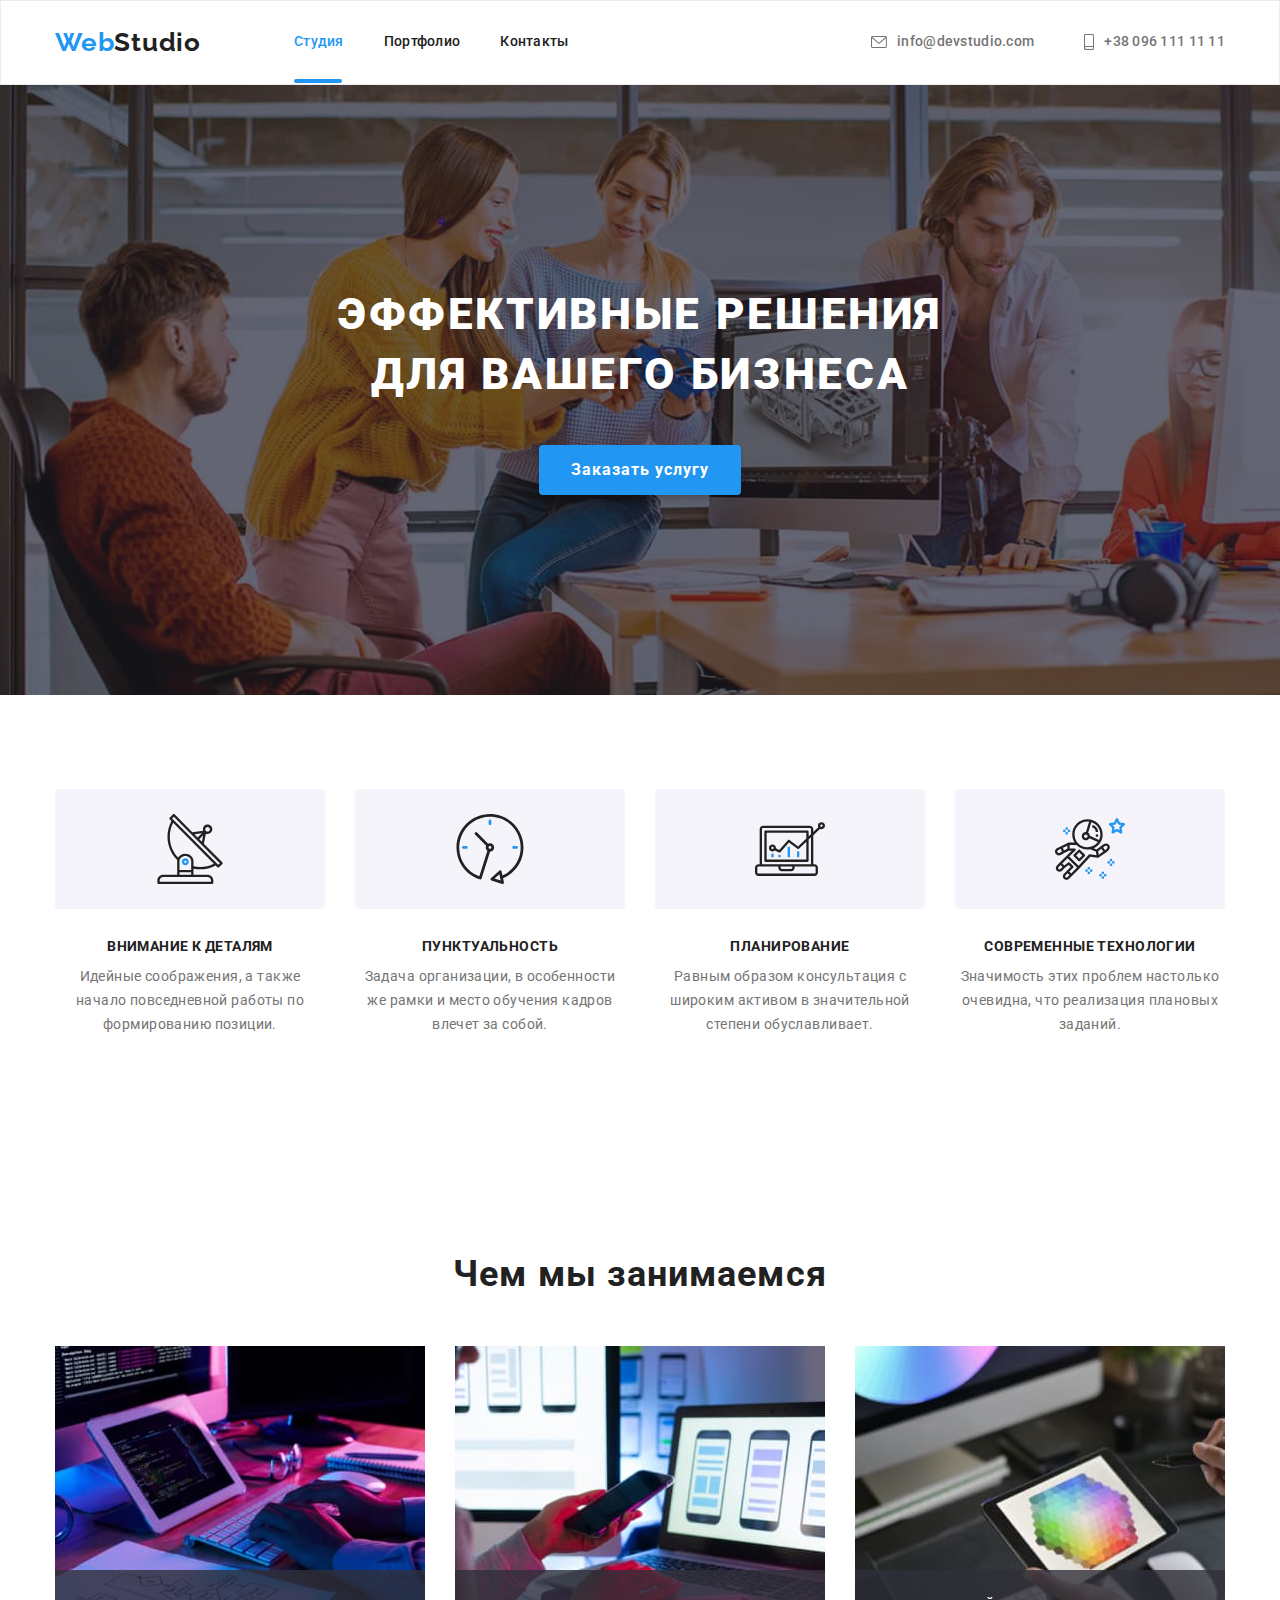
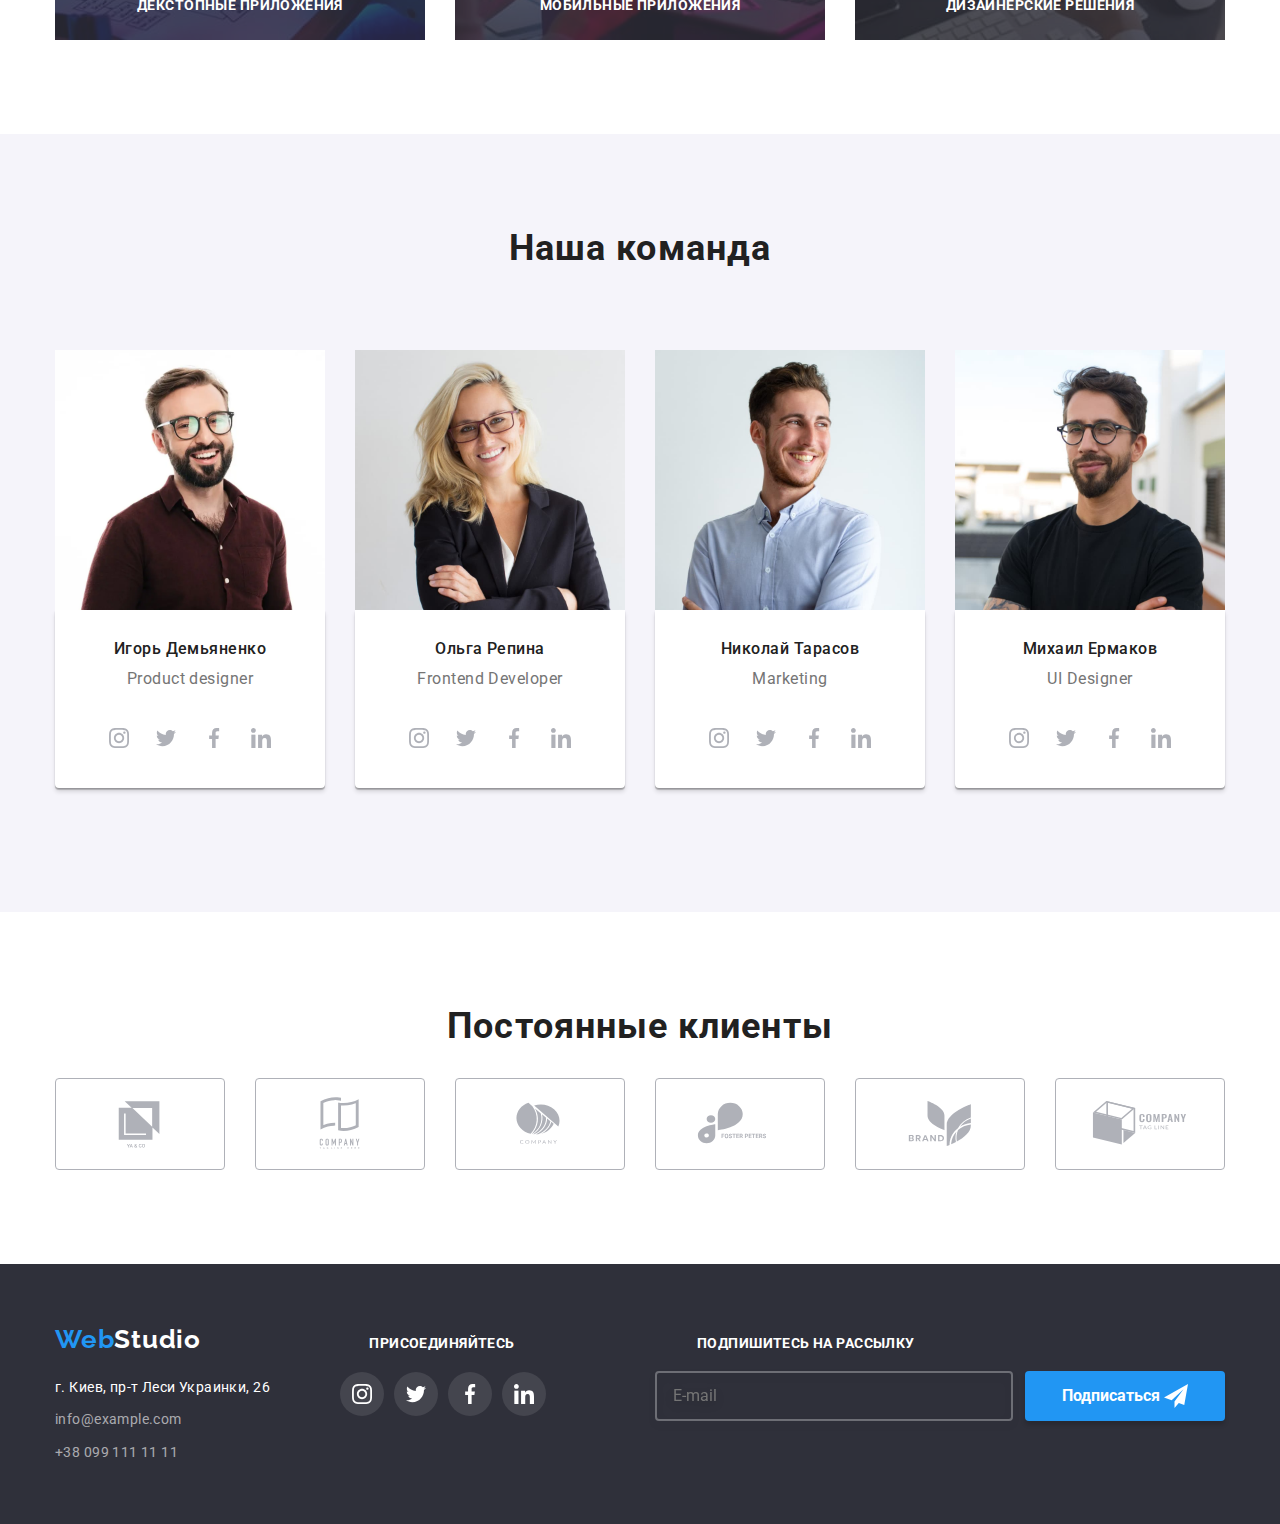
==== commit 77899b90: "сделал кнокпи фильтров  на стр.портфолио" ====
--- a/index.html
+++ b/index.html
@@ -70,10 +70,10 @@
 
         <ul class="nav-list">
             <li class="nav-list__item">
-                <a href="" class="nav-list__link">Cтудия</a>
+                <a href="./index.html" class="nav-list__link">Cтудия</a>
             </li>
             <li class="nav-list__item">
-                <a href="#" class="nav-list__link">Портфолио</a>
+                <a href="./portfolio.html" class="nav-list__link">Портфолио</a>
             </li>
             <li class="nav-list__item">
                 <a href="#" class="nav-list__link">Контакты</a>
--- a/css/main.min.css
+++ b/css/main.min.css
@@ -1,2 +1,2 @@
-:root{--primary-text-color: #000000;--secondary-text-color: #757575;--primary-white-color: #ffffff;--title-text-color: #212121;--accent-color: #2196f3;--accentbgr-color: #188ce8;--darkbgr-color: #2f303a;--mainbgr-color: #e5e5e5;--mainbgrtwo-color: #f5f4fa;--logo-font: Raleway;--main-font: Roboto}.visually-hidden{position:absolute !important;clip:rect(1px 1px 1px 1px);clip:rect(1px, 1px, 1px, 1px);padding:0 !important;border:0 !important;height:1px !important;width:1px !important;overflow:hidden}h1,h2,h3,h4,h5,h6,p{margin-top:0;margin-bottom:0}ul,ol{margin-top:0;margin-bottom:0;padding-left:0}img{display:block;max-width:100%;height:auto}body{background-color:var(--primary-white-color);color:var(--primary-text-color);font-family:var(--main-font),sans-serif}.link{text-decoration:none;color:inherit}ul{list-style:none}a{display:block;text-decoration:none}.section{padding-top:60px;padding-bottom:60px}@media (min-width: 1200px){.section{padding-top:94px;padding-bottom:94px}}.container{width:100%;padding-left:15px;padding-right:15px;margin:0 auto}@media screen and (min-width: 480px){.container{width:480px;margin:0 auto}}@media (min-width: 768px) and (max-width: 1199px){.container{width:768px}}@media (min-width: 1200px){.container{width:1200px}}.social-list{display:flex;justify-content:space-between}.social-list__link{display:flex;align-items:center;justify-content:center;width:40px;height:40px;border-radius:50%;background-color:var(--primary-white-color);fill:#afb1b8;transition:background-color 250ms cubic-bezier(0.4, 0, 0.2, 1),fill 250ms cubic-bezier(0.4, 0, 0.2, 1)}.social-list__link:focus,.social-list__link:hover{fill:var(--primary-white-color);background-color:var(--accent-color)}.social-list__icon{width:20px;height:20px}.footer-social-list{display:flex;justify-content:space-between}.footer-social-link{display:flex;background-color:rgba(255,255,255,0.1);justify-content:center;align-items:center;width:44px;height:44px;border-radius:50%;fill:var(--primary-white-color);transition:background-color 250ms cubic-bezier(0.4, 0, 0.2, 1),fill 250ms cubic-bezier(0.4, 0, 0.2, 1)}.footer-social-link:focus,.footer-social-link:hover{background-color:var(--accent-color)}.backdrop{position:fixed;top:0;left:0;width:100vw;height:100vh;background-color:rgba(0,0,0,0.2);transition-duration:250ms;transition-timing-function:cubic-bezier(0.4, 0, 0.2, 1)}.is-hidden{opacity:0;visibility:hidden;pointer-events:none}.modal{position:absolute;left:50%;top:50%;width:400px;height:609px;background-color:var(--primary-white-color);transform:translate(-50%, -50%);padding:40px}.close-btn-modal{position:absolute;width:30px;height:30px;top:8px;right:8px;border-radius:50%;cursor:pointer;border:1px solid rgba(0,0,0,0.1);background-color:transparent;padding:0}.close-btn-modal:focus .modal-icon,.close-btn-modal:hover .modal-icon{fill:var(--accent-color)}.close-btn-modal .modal-icon{fill:#212121;position:absolute;top:50%;left:50%;transform:translate(-50%, -50%);transition:fill 250ms cubic-bezier(0.4, 0, 0.2, 1)}@media (min-width: 1200px){.modal{width:528px;height:581px}}.modal-form{display:flex;flex-direction:column}.modal-form-head{font-family:var(--main-font);font-style:normal;font-weight:bold;font-size:20px;line-height:23px;text-align:center;letter-spacing:0.03em;color:var(--title-text-color);margin-bottom:30px}.modal-form-input{width:100%;height:40px;border:1px solid rgba(33,33,33,0.2);box-sizing:border-box;border-radius:4px;padding-left:42px;transition:border-color 250ms cubic-bezier(0.4, 0, 0.2, 1)}.modal-form-input:focus,.modal-form-input:hover{outline:none;border-color:var(--accent-color)}.modal-form-label{margin-top:10px;font-family:var(--main-font);font-style:normal;font-weight:normal;font-size:12px;line-height:14px;letter-spacing:0.01em;color:var(--secondary-text-color)}.modal-form-input-wrapper{position:relative;margin-top:4px;display:block}.modal-input-icon{position:absolute;top:50%;transform:translateY(-50%);left:12px;width:18px;height:18px;transition:fill 250ms cubic-bezier(0.4, 0, 0.2, 1)}.modal-form-input:focus+.modal-input-icon,.modal-form-input:hover+.modal-input-icon{fill:var(--accent-color)}.modal-form-message{width:100%;height:120px;margin-top:4px;padding:12px 16px;resize:none;transition:border-color 250ms cubic-bezier(0.4, 0, 0.2, 1);border:1px solid rgba(33,33,33,0.2);border-radius:4px}.modal-form-message:focus,.modal-form-message:hover{outline:none;border-color:var(--accent-color)}.modal-form-message::placeholder{color:var(--secondary-text-color)}.modal-form-checkbox:checked+.modal-form-checkbox-label::before{background-image:url(../images/icon-check.jpg);background-origin:border-box;border-color:transparent}.modal-form-checkbox-label{display:flex;align-items:center;font-family:var(--main-font);font-style:normal;font-weight:normal;font-size:10px;line-height:1.1;letter-spacing:0.03em;color:var(--secondary-text-color);margin-top:20px;margin-bottom:20px}.modal-form-checkbox-label::before{content:"";display:block;width:16px;height:15px;border:2px solid #212121;border-radius:2px;cursor:pointer;margin-right:7px}.modal-form-label-link{color:var(--accent-color)}.modal-form-btn{font-family:var(--main-font);font-style:normal;font-weight:bold;font-size:16px;line-height:30px;border:none;text-align:center;letter-spacing:0.06em;margin:0 auto;color:#ffffff;width:200px;height:50px;background-color:var(--accent-color);box-shadow:0px 4px 4px rgba(0,0,0,0.15);border-radius:4px;cursor:pointer;transition:background-color 250ms cubic-bezier(0.4, 0, 0.2, 1)}.modal-form-btn:hover,.modal-form-btn:focus{background-color:var(--accentbgr-color)}@media (min-width: 1200px){.modal-form-checkbox-label{display:flex;align-items:center;font-family:var(--main-font);font-style:normal;font-weight:normal;font-size:14px;line-height:1.71;letter-spacing:0.03em;color:var(--secondary-text-color);margin-top:20px;margin-bottom:20px}}@media screen and (max-width: 767px){.nav-item{display:none}.contacts-top{display:none}}.header{max-width:100%;padding-top:16px;padding-bottom:16px;border:1px solid #ececec}.header-container{display:flex;align-items:center;justify-content:space-between}.logo{animation-duration:250ms}.logo-text{font-family:var(--logo-font);font-style:normal;font-weight:700;font-size:24px;line-height:1.16;letter-spacing:0.03em;color:var(--title-text-color)}.logo-two{font-family:var(--logo-font);font-style:normal;font-weight:700;font-size:24px;line-height:1.16;letter-spacing:0.03em;color:var(--accent-color)}.header-container{display:flex;align-items:center;justify-content:space-between}@media (min-width: 768px) and (max-width: 1199px){.burger-btn{display:none}.mobile-menu__header-contacts{margin-top:32px}.header{padding-top:26px;padding-bottom:26px;border:1px solid #ececec}.header-container{display:flex;align-items:center}.navigation{display:flex;align-items:center}.nav{display:flex;align-items:center}.contacts-top{display:block;align-items:center;margin-left:auto}.logo-two{font-family:var(--logo-font);font-style:normal;font-weight:700;font-size:26px;line-height:1.19;letter-spacing:0.03em;color:var(--accent-color)}.logo-text{font-family:var(--logo-font);font-style:normal;font-weight:700;font-size:26px;line-height:1.19;letter-spacing:0.03em;color:var(--title-text-color)}.logo{margin-right:93px;animation-duration:250ms}.nav{font-family:Roboto;font-style:normal;font-weight:500;font-size:14px;line-height:1.14;letter-spacing:0.02em;color:#212121}.nav>li:not(:last-child){margin-right:40px}.link:hover,.link:focus{color:var(--accent-color)}.list .link.current{color:var(--accent-color)}.contacts-top .link{font-family:var(--main-font);font-style:normal;font-weight:500;font-size:14px;line-height:1.14;letter-spacing:0.02em;color:#757575}.contacts-top .link:hover,.contacts-top .link:focus{color:var(--accent-color)}.header-contacts{text-align:center;margin-left:106px;padding-right:15px}.header-contacts:not(:last-child){margin-bottom:10px}.tel-icon,.mail-icon{margin-right:10px;fill:#757575;transition:fill 250ms cubic-bezier(0.4, 0, 0.2, 1)}.mail-link:hover .mail-icon,.mail-link:focus .modal-icon,.tel-link:hover .tel-icon,.tel-link:focus .tel-icon{fill:var(--accent-color)}.mail-icon:hover,.mail-icon:focus{fill:var(--accent-color)}.tel-icon:hover,.tel-icon:focus{fill:var(--accent-color)}.mail-link,.tel-link{display:flex;align-items:center}.nav-item{position:relative}.current-studio::after{content:"";display:block;position:absolute;width:48px;height:4px;background:var(--accent-color);border-radius:2px;bottom:-33px}.current-portfolio::after{content:"";display:block;position:absolute;width:78px;height:4px;bottom:-33px;background:#2196f3;border-radius:2px}.link{transition:color 250ms cubic-bezier(0.4, 0, 0.2, 1)}}@media (min-width: 1200px){.burger-btn{display:none}.mobile-menu__header-contacts{margin-top:32px}.header{padding-top:26px;padding-bottom:26px;border:1px solid #ececec}.header-container{display:flex;align-items:center}.navigation{display:flex;align-items:center}.nav{display:flex;align-items:center}.contacts-top{display:flex;align-items:center;margin-left:auto}.logo-two{font-family:var(--logo-font);font-style:normal;font-weight:700;font-size:26px;line-height:1.19;letter-spacing:0.03em;color:var(--accent-color)}.logo-text{font-family:var(--logo-font);font-style:normal;font-weight:700;font-size:26px;line-height:1.19;letter-spacing:0.03em;color:var(--title-text-color)}.logo{margin-right:93px;animation-duration:250ms}.nav{font-family:Roboto;font-style:normal;font-weight:500;font-size:14px;line-height:1.14;letter-spacing:0.02em;color:#212121}.nav>li:not(:last-child){margin-right:40px}.link:hover,.link:focus{color:var(--accent-color)}.list .link.current{color:var(--accent-color)}.contacts-top .link{font-family:var(--main-font);font-style:normal;font-weight:500;font-size:14px;line-height:1.14;letter-spacing:0.02em;color:#757575}.contacts-top .link:hover,.contacts-top .link:focus{color:var(--accent-color)}.header-contacts:not(:last-child){margin-right:50px}.tel-icon,.mail-icon{margin-right:10px;fill:#757575;transition:fill 250ms cubic-bezier(0.4, 0, 0.2, 1)}.mail-link:hover .mail-icon,.mail-link:focus .modal-icon,.tel-link:hover .tel-icon,.tel-link:focus .tel-icon{fill:var(--accent-color)}.mail-icon:hover,.mail-icon:focus{fill:var(--accent-color)}.tel-icon:hover,.tel-icon:focus{fill:var(--accent-color)}.mail-link,.tel-link{display:flex;align-items:center}.nav-item{position:relative}.current-studio::after{content:"";display:block;position:absolute;width:48px;height:4px;background:var(--accent-color);border-radius:2px;bottom:-33px}.current-portfolio::after{content:"";display:block;position:absolute;width:78px;height:4px;bottom:-33px;background:#2196f3;border-radius:2px}.link{transition:color 250ms cubic-bezier(0.4, 0, 0.2, 1)}}.burger-btn{background-color:transparent;border:none;padding:0;cursor:pointer}.burger-btn__icon{width:40px;height:40px;border:orangered solid 3px;fill:#212121}.burger-btn__icon:hover,.burger-btn__icon:focus{fill:#2196F3}.mobile-menu__container{display:flex;flex-direction:column;justify-content:space-between;position:relative;height:100vh;padding:48px 25px}.mobile-menu{position:fixed;z-index:99;left:0;top:0;width:100vw;height:100vh;background-color:#ffffff;opacity:0;visibility:hidden;pointer-events:none;transition:opacity 250ms cubic-bezier(0.4, 0, 0.2, 1)}.mobile-menu.is-open{opacity:1;visibility:visible;pointer-events:auto}.close-btn{background-color:transparent;border:none;padding:0;cursor:pointer;position:absolute;top:21px;right:26px}.close-btn__icon{width:40px;height:40px;transition:fill 250ms cubic-bezier(0.4, 0, 0.2, 1)}.close-btn__icon:focus,.close-btn__icon:hover{fill:var(--accent-color)}.nav-list__item{margin-bottom:10px}.nav-list__link{display:inline-block;font-family:Roboto;font-style:normal;font-weight:500;font-size:40px;line-height:1.17;letter-spacing:0.02em;color:#212121;transition:color 250ms cubic-bezier(0.4, 0, 0.2, 1);margin-bottom:32px}.nav-list__link:hover,.nav-list__link:focus{color:var(--accent-color)}.mobile-menu__contacts-top{margin-bottom:64px}.mobile-menu__link{font-family:Roboto;font-weight:500;font-size:24px;line-height:1.16;letter-spacing:0.02em;margin-top:32px;transition:color 250ms cubic-bezier(0.4, 0, 0.2, 1);color:#757575}.mobile-menu__link:hover,.mobile-menu__link:focus{color:var(--accent-color)}@media (max-width: 480px){.social-list-mobile-menu{flex-wrap:wrap}}.social-list-mobile-menu{display:flex}.social-list-mobile-menu__link{font-family:Roboto;font-style:normal;font-weight:500;font-size:18px;line-height:1.22;letter-spacing:0.02em;color:#2196F3}.social-list-mobile-menu__item:not(:last-child)::after{content:"";width:0px;height:22px;border:1px solid rgba(33,33,33,0.2);transform:rotate(90deg);margin-right:10px;margin-left:10px}.hero{background-color:var(--darkbgr-color);padding-top:128px;padding-bottom:128px;text-align:center;background-size:cover;background-repeat:no-repeat;max-width:100%}.hero-title{font-family:Roboto;font-style:normal;font-weight:900;font-size:21px;line-height:42px;text-align:center;letter-spacing:0.06em;text-transform:uppercase;color:var(--primary-white-color)}.hero-btn{color:var(--primary-white-color);background-color:var(--accent-color);font-family:var(--main-font);font-weight:700;font-size:16px;line-height:1.88;display:flex;letter-spacing:0.06em;box-shadow:0px 4px 4px rgba(0,0,0,0.15);border-radius:4px;cursor:pointer;margin-top:40px;margin-right:auto;margin-left:auto;padding-top:10px;padding-right:32px;padding-bottom:10px;padding-left:32px;border:none;transition:background-color 250ms cubic-bezier(0.4, 0, 0.2, 1),color 250ms cubic-bezier(0.4, 0, 0.2, 1)}.hero-btn:hover,.hero-btn:focus{background-color:var(--accentbgr-color)}@media (min-width: 768px) and (max-width: 1199px){.hero{background-color:var(--darkbgr-color);padding-top:118px;padding-bottom:118px}.hero-title{font-size:23px;line-height:1.82}}@media (min-width: 1200px){.hero{background-color:var(--darkbgr-color);padding-top:200px;padding-bottom:200px;text-align:center;background-size:cover}.hero-title{font-family:var(--main-font);font-weight:900;font-size:44px;line-height:1.36;color:var(--primary-white-color)}}.hero{background-image:linear-gradient(rgba(47,48,58,0.4), rgba(47,48,58,0.4)),url(../images/bg-phone-1x.jpg)}@media (min-device-pixel-ratio: 2), (-webkit-min-device-pixel-ratio: 2), (min-resolution: 192dpi), (min-resolution: 2dppx){.hero{background-image:url(../images/bg-phone-2x.jpg)}}@media (min-width: 768px) and (max-width: 1199px){.hero{background-image:url(../images/bg-tablet-1x.jpg)}}@media (min-device-pixel-ratio: 2) and (min-width: 768px), (min-resolution: 192dpi) and (min-width: 768px), (min-resolution: 2dppx) and (min-width: 768px){.hero{background-image:url(../images/bg-tablet-2x.jpg)}}@media (min-width: 1200px){.hero{background-image:url(../images/bg-desktop-1x.jpg)}}@media (min-width: 1200px) and (min-device-pixel-ratio: 2) and (min-width: 1200px), (min-width: 1200px) and (min-resolution: 192dpi) and (min-width: 1200px), (min-width: 1200px) and (min-resolution: 2dppx) and (min-width: 1200px){.hero{background-image:url(../images/bg-desktop-2x.jpg)}}.advantages-container{display:flex;flex-direction:column}.icon-container{display:flex;justify-content:center;align-items:center;max-width:450px;height:120px;background:#f5f4fa;border-radius:4px;margin-bottom:30px}.advantages-li{text-align:center}.advantages-title{font-family:var(--main-font);font-style:normal;font-weight:bold;font-size:14px;line-height:1.14;letter-spacing:0.03em;text-transform:uppercase;color:var(--title-text-color)}.advantages-item{font-family:var(--main-font);font-style:normal;font-weight:normal;font-size:14px;line-height:1.71;letter-spacing:0.03em;color:var(--secondary-text-color);margin-top:10px}.advantages-li:not(:last-child){margin-bottom:30px}@media (min-width: 768px) and (max-width: 1199px){.advantages-container{flex-direction:row;flex-wrap:wrap;align-items:flex-start;margin-top:-30px;margin-right:-30px}.advantages-li{margin-top:30px;margin-right:30px;flex-basis:calc((100% - 60px) / 2)}.icon-container{display:flex;justify-content:center;align-items:center;max-width:354px;height:120px;background:#f5f4fa;border-radius:4px;margin-bottom:30px}}@media (min-width: 1200px){.advantages-container{display:flex;flex-direction:row;justify-content:flex-start}.advantages,.about{background-color:var(--primary-white-color)}.advantages-li:not(:last-child){margin-right:30px}.icon-container{display:flex;justify-content:center;align-items:center;width:270px;height:120px;background:#f5f4fa;border-radius:4px;margin-bottom:30px}}@media (max-width: 1199px){.about{display:none}}.about-container__wrapper{position:relative}.about-container__overlay{font-family:var(--main-font);font-style:normal;font-weight:bold;font-size:14px;line-height:16px;text-align:center;letter-spacing:0.03em;text-transform:uppercase;padding-top:27px;padding-bottom:27px;color:#ffffff;position:absolute;background-color:rgba(47,48,58,0.8);width:100%;height:70px;bottom:0px}.about-title{font-family:var(--main-font);font-style:normal;font-weight:bold;font-size:36px;line-height:1.16;text-align:center;letter-spacing:0.03em;color:var(--title-text-color);margin-bottom:50px}.about-container{display:flex;justify-content:space-between}.team-container{display:block}.team-container__div{margin-bottom:30px}.team-section{background-color:var(--mainbgrtwo-color)}.team-title{font-family:var(--main-font);font-style:normal;font-weight:bold;font-size:36px;line-height:1.16;text-align:center;letter-spacing:0.03em;color:var(--title-text-color);padding-bottom:30px}.team-container__name{font-family:var(--main-font);font-style:normal;font-weight:500;font-size:16px;line-height:1.18;letter-spacing:0.03em;color:var(--title-text-color);text-align:center;margin-bottom:10px}.team-container__job{font-family:var(--main-font);font-style:normal;font-weight:normal;font-size:16px;line-height:19px;letter-spacing:0.03em;color:var(--secondary-text-color);text-align:center;margin-bottom:30px}.team-container__div{padding-top:30px;padding-bottom:30px;box-shadow:0px 4px 4px rgba(0,0,0,0.12),0px 1px 1px rgba(0,0,0,0.14),0px 2px 1px rgba(0,0,0,0.2);border-radius:0px 0px 4px 4px;background-color:var(--primary-white-color);padding-left:44px;padding-right:44px}@media (min-width: 768px) and (max-width: 1199px){.team-container{display:flex;flex-wrap:wrap;margin-top:-30px;margin-left:-30px}.team-container__card{margin-top:30px;margin-left:30px;flex-basis:calc((100% - 120px) / 2)}}@media (min-width: 1200px){.team-section{background-color:var(--mainbgrtwo-color)}.team-title{font-family:var(--main-font);font-style:normal;font-weight:bold;font-size:36px;line-height:1.16;text-align:center;letter-spacing:0.03em;color:var(--title-text-color);margin-bottom:50px}.team-container__name{font-family:var(--main-font);font-style:normal;font-weight:500;font-size:16px;line-height:1.18;letter-spacing:0.03em;color:var(--title-text-color);text-align:center;margin-bottom:10px}.team-container__job{font-family:var(--main-font);font-style:normal;font-weight:normal;font-size:16px;line-height:19px;letter-spacing:0.03em;color:var(--secondary-text-color);text-align:center;margin-bottom:30px}.team-container__div{padding-top:30px;padding-bottom:30px;box-shadow:0px 4px 4px rgba(0,0,0,0.12),0px 1px 1px rgba(0,0,0,0.14),0px 2px 1px rgba(0,0,0,0.2);border-radius:0px 0px 4px 4px;background-color:var(--primary-white-color);padding-left:44px;padding-right:44px}.team-container__card{margin-left:30px;flex-basis:calc((100% - 120px) / 4)}.team-container{display:flex;margin-left:-30px}}.clients-list{display:flex;flex-wrap:wrap;margin-left:-30px;margin-top:-30px}.clients-item{margin-top:30px;margin-left:30px;flex-basis:calc((100% - 60px) / 2)}.subtitle{font-family:var(--main-font);font-style:normal;font-weight:bold;font-size:28px;line-height:1.17;text-align:center;letter-spacing:0.03em;color:#212121;margin-bottom:30px}.clients-list-link:hover,.clients-list-link:focus{fill:var(--accent-color);border:1px solid var(--accent-color)}.clients-list-link{max-width:226px;height:92px;border:1px solid #afb1b8;border-radius:4px;display:flex;justify-content:center;align-items:center;fill:#afb1b8;transition:fill 250ms cubic-bezier(0.4, 0, 0.2, 1)}.clients-list-link:hover,.clients-list-link:focus{fill:var(--accent-color);border:1px solid var(--accent-color)}@media (min-width: 768px) and (max-width: 1199px){.clients-list{margin-left:-30px;margin-top:-30px}.clients-item{margin-top:30px;margin-left:30px;flex-basis:calc((100% - 90px) / 3)}}@media (min-width: 1200px){.subtitle{font-family:var(--main-font);font-style:normal;font-weight:bold;font-size:36px;line-height:1.16;text-align:center;letter-spacing:0.03em;color:#212121;margin-bottom:50px}.clients-list{display:flex;flex-wrap:nowrap;justify-content:space-between;margin-left:-30px;margin-top:-50px}.clients-list-link:hover,.clients-list-link:focus{fill:var(--accent-color);border:1px solid var(--accent-color)}.clients-list-link{width:170px;height:92px;border:1px solid #afb1b8;border-radius:4px;display:flex;justify-content:center;align-items:center;fill:#afb1b8;transition:fill 250ms cubic-bezier(0.4, 0, 0.2, 1)}.clients-list-link:hover,.clients-list-link:focus{fill:var(--accent-color);border:1px solid var(--accent-color)}}.footer{background-color:var(--darkbgr-color);padding-top:60px;padding-bottom:60px}@media screen and (max-width: 1199px){.footer{text-align:center}.footer-address-wrapper{flex-direction:column;align-items:center;margin-bottom:60px;margin-bottom:60px}}.footer-logo{margin-bottom:20px}.footer-web{font-family:var(--logo-font);font-style:normal;font-weight:bold;font-size:26px;line-height:1.19;letter-spacing:0.03em;color:var(--accent-color)}.footer-logo-studio{font-family:var(--logo-font);font-style:normal;font-weight:bold;font-size:26px;line-height:1.19;letter-spacing:0.03em;color:var(--primary-white-color)}.footer-address{font-family:var(--main-font);font-style:normal;font-weight:normal;font-size:14px;line-height:1.72;letter-spacing:0.03em;color:var(--primary-white-color);transition:color 250ms cubic-bezier(0.4, 0, 0.2, 1)}.footer-mail,.footer-tel{font-family:var(--main-font);font-style:normal;font-weight:normal;font-size:14px;line-height:1.71;letter-spacing:0.03em;color:rgba(255,255,255,0.6);transition:color 250ms cubic-bezier(0.4, 0, 0.2, 1)}.footer-mail,.footer-mail,.footer-tel,.footer-tel{text-decoration:none}.footer-social-title{margin-bottom:20px;font-family:var(--main-font);font-style:normal;font-weight:bold;font-size:14px;line-height:1.14;letter-spacing:0.03em;text-transform:uppercase;color:var(--primary-white-color)}.footer-address:focus,.footer-address:hover,.footer-mail:hover,.footer-mail:focus,.footer-tel:hover,.footer-tel:focus{color:var(--accent-color)}.footer-mail,.footer-tel{text-decoration:none}.footer-contact:not(:last-child){margin-bottom:9px}.input-text{font-family:var(--main-font);font-weight:bold;font-size:14px;line-height:16px;letter-spacing:0.03em;text-transform:uppercase;color:var(--primary-white-color);margin-bottom:20px}@media screen and (max-width: 767px){.footer-social-box{display:block;height:80px;width:206px;margin-bottom:60px;margin-left:auto;margin-right:auto}}.form-input-email{width:100%;height:50px;border:2px solid rgba(255,255,255,0.3);box-sizing:border-box;filter:drop-shadow(0px 4px 4px rgba(0,0,0,0.15));border-radius:4px;outline:none;background-color:transparent;color:var(--primary-white-color);padding-left:16px}.btn-footer{position:relative;width:200px;height:50px;background-color:var(--accent-color);box-shadow:0px 4px 4px rgba(0,0,0,0.15);border-radius:4px;cursor:pointer;border:none;color:#ffffff;font-family:var(--main-font);font-style:normal;font-weight:bold;font-size:16px;line-height:30px;margin-left:12px;transition:background-color 250ms cubic-bezier(0.4, 0, 0.2, 1),color 250ms cubic-bezier(0.4, 0, 0.2, 1),box-shadow 250ms cubic-bezier(0.4, 0, 0.2, 1);margin-top:20px}.btn-footer:hover,.btn-footer:focus{background-color:var(--accentbgr-color)}.icon-send-footer{vertical-align:middle}@media screen and (min-width: 1200px){.footer-social-box{justify-content:center;text-align:center}.footer-social-list{display:flex}.footer-social-link{display:flex;background-color:rgba(255,255,255,0.1);justify-content:center;align-items:center;width:44px;height:44px;border-radius:50%;fill:var(--primary-white-color);transition:background-color 250ms cubic-bezier(0.4, 0, 0.2, 1),fill 250ms cubic-bezier(0.4, 0, 0.2, 1)}.footer-social-link:focus,.footer-social-link:hover{background-color:var(--accent-color)}.div-input-wrapper{display:flex;margin-top:5px;margin-left:43px}.input-text{font-family:var(--main-font);font-style:normal;font-weight:bold;font-size:14px;line-height:16px;letter-spacing:0.03em;text-transform:uppercase;color:var(--primary-white-color);margin-top:1px;margin-left:42px;margin-bottom:20px}.form-input-email{width:358px}}.main{background-color:var(--mainbgrtwo-color)}.filters .item{background-color:var(--mainbgrtwo-color);color:var(--title-text-color);font-family:var(--main-font);font-weight:500;font-size:16px;line-height:1.64;text-align:center;letter-spacing:0.03em;cursor:pointer;background:#f5f4fa;border-radius:4px;border:none;padding:6px 22px;transition:color 250ms cubic-bezier(0.4, 0, 0.2, 1),background-color 250ms cubic-bezier(0.4, 0, 0.2, 1)}.filters .item:hover,.filters .item:focus{background-color:var(--accent-color);color:var(--primary-white-color);box-shadow:0px 3px 1px rgba(0,0,0,0.1),0px 1px 2px rgba(0,0,0,0.08),0px 2px 2px rgba(0,0,0,0.12);border-radius:4px;box-shadow:0px 3px 1px rgba(0,0,0,0.1),0px 1px 2px rgba(0,0,0,0.08),0px 2px 2px rgba(0,0,0,0.12)}.button-li{margin-right:8px}.parents{display:flex;text-align:center;justify-content:center;margin-bottom:50px}.card{background:#ffffff;border:1px solid #eeeeee;box-sizing:border-box;border-top:none;padding:20px 24px}.parents-projects{display:flex;flex-wrap:wrap;margin-left:-30px;margin-top:-30px}.portfolio-page{margin-left:30px;margin-top:30px;flex-basis:calc((100% - 90px) / 3)}.portfolio-link{text-decoration:none;display:block;transition:box-shadow 250ms cubic-bezier(0.4, 0, 0.2, 1)}.portfolio-link:hover,.portfolio-link:focus{box-shadow:0px 1px 1px rgba(0,0,0,0.12),0px 4px 4px rgba(0,0,0,0.06),1px 4px 6px rgba(0,0,0,0.16)}.project-title{font-family:var(--main-font);font-style:normal;font-weight:bold;font-size:18px;line-height:2;letter-spacing:0.06em;color:var(--title-text-color)}.project-type{font-family:var(--main-font);font-style:normal;font-weight:normal;font-size:16px;line-height:1.87;letter-spacing:0.03em;color:var(--secondary-text-color)}.wrapper-portfolio{position:relative;overflow:hidden}.overlay-portfolio{position:absolute;background-color:rgba(33,150,243,0.9);font-family:var(--main-font);font-style:normal;font-weight:normal;font-size:18px;line-height:1.55;padding:63px 24px 63px 23px;width:100%;height:100%;overflow:auto;top:0;left:0;letter-spacing:0.03em;color:var(--primary-white-color);transform:translateY(100%);transition:transform 250ms cubic-bezier(0.4, 0, 0.2, 1)}.portfolio-page:focus .overlay-portfolio,.portfolio-page:hover .overlay-portfolio{transform:translateY(0%)}
+:root{--primary-text-color: #000000;--secondary-text-color: #757575;--primary-white-color: #ffffff;--title-text-color: #212121;--accent-color: #2196f3;--accentbgr-color: #188ce8;--darkbgr-color: #2f303a;--mainbgr-color: #e5e5e5;--mainbgrtwo-color: #f5f4fa;--logo-font: Raleway;--main-font: Roboto}.visually-hidden{position:absolute !important;clip:rect(1px 1px 1px 1px);clip:rect(1px, 1px, 1px, 1px);padding:0 !important;border:0 !important;height:1px !important;width:1px !important;overflow:hidden}h1,h2,h3,h4,h5,h6,p{margin-top:0;margin-bottom:0}ul,ol{margin-top:0;margin-bottom:0;padding-left:0}img{display:block;max-width:100%;height:auto}body{background-color:var(--primary-white-color);color:var(--primary-text-color);font-family:var(--main-font),sans-serif}.link{text-decoration:none;color:inherit}ul{list-style:none}a{display:block;text-decoration:none}.section{padding-top:60px;padding-bottom:60px}@media (min-width: 1200px){.section{padding-top:94px;padding-bottom:94px}}.container{width:100%;padding-left:15px;padding-right:15px;margin:0 auto}@media screen and (min-width: 480px){.container{max-width:480px;margin:0 auto}}@media (min-width: 768px) and (max-width: 1199px){.container{max-width:768px}}@media (min-width: 1200px){.container{max-width:1200px}}.social-list{display:flex;justify-content:space-between}.social-list__link{display:flex;align-items:center;justify-content:center;width:40px;height:40px;border-radius:50%;background-color:var(--primary-white-color);fill:#afb1b8;transition:background-color 250ms cubic-bezier(0.4, 0, 0.2, 1),fill 250ms cubic-bezier(0.4, 0, 0.2, 1)}.social-list__link:focus,.social-list__link:hover{fill:var(--primary-white-color);background-color:var(--accent-color)}.social-list__icon{width:20px;height:20px}.footer-social-list{display:flex;justify-content:space-between;margin-top:16px;max-width:204px;margin-left:auto;margin-right:auto}.footer-social-link{display:flex;background-color:rgba(255,255,255,0.1);justify-content:center;align-items:center;width:44px;height:44px;border-radius:50%;fill:var(--primary-white-color);transition:background-color 250ms cubic-bezier(0.4, 0, 0.2, 1),fill 250ms cubic-bezier(0.4, 0, 0.2, 1)}.footer-social-link:focus,.footer-social-link:hover{background-color:var(--accent-color)}.backdrop{position:fixed;top:0;left:0;width:100vw;height:100vh;background-color:rgba(0,0,0,0.2);transition-duration:250ms;transition-timing-function:cubic-bezier(0.4, 0, 0.2, 1)}.is-hidden{opacity:0;visibility:hidden;pointer-events:none}.modal{position:absolute;left:50%;top:50%;width:400px;height:609px;background-color:var(--primary-white-color);transform:translate(-50%, -50%);padding:40px}.close-btn-modal{position:absolute;width:30px;height:30px;top:8px;right:8px;border-radius:50%;cursor:pointer;border:1px solid rgba(0,0,0,0.1);background-color:transparent;padding:0}.close-btn-modal:focus .modal-icon,.close-btn-modal:hover .modal-icon{fill:var(--accent-color)}.close-btn-modal .modal-icon{fill:#212121;position:absolute;top:50%;left:50%;transform:translate(-50%, -50%);transition:fill 250ms cubic-bezier(0.4, 0, 0.2, 1)}@media (min-width: 1200px){.modal{width:528px;height:581px}}.modal-form{display:flex;flex-direction:column}.modal-form-head{font-family:var(--main-font);font-style:normal;font-weight:bold;font-size:20px;line-height:23px;text-align:center;letter-spacing:0.03em;color:var(--title-text-color);margin-bottom:30px}.modal-form-input{width:100%;height:40px;border:1px solid rgba(33,33,33,0.2);box-sizing:border-box;border-radius:4px;padding-left:42px;transition:border-color 250ms cubic-bezier(0.4, 0, 0.2, 1)}.modal-form-input:focus,.modal-form-input:hover{outline:none;border-color:var(--accent-color)}.modal-form-label{margin-top:10px;font-family:var(--main-font);font-style:normal;font-weight:normal;font-size:12px;line-height:14px;letter-spacing:0.01em;color:var(--secondary-text-color)}.modal-form-input-wrapper{position:relative;margin-top:4px;display:block}.modal-input-icon{position:absolute;top:50%;transform:translateY(-50%);left:12px;width:18px;height:18px;transition:fill 250ms cubic-bezier(0.4, 0, 0.2, 1)}.modal-form-input:focus+.modal-input-icon,.modal-form-input:hover+.modal-input-icon{fill:var(--accent-color)}.modal-form-message{width:100%;height:120px;margin-top:4px;padding:12px 16px;resize:none;transition:border-color 250ms cubic-bezier(0.4, 0, 0.2, 1);border:1px solid rgba(33,33,33,0.2);border-radius:4px}.modal-form-message:focus,.modal-form-message:hover{outline:none;border-color:var(--accent-color)}.modal-form-message::placeholder{color:var(--secondary-text-color)}.modal-form-checkbox:checked+.modal-form-checkbox-label::before{background-image:url(../images/icon-check.jpg);background-origin:border-box;border-color:transparent}.modal-form-checkbox-label{display:flex;align-items:center;font-family:var(--main-font);font-style:normal;font-weight:normal;font-size:10px;line-height:1.1;letter-spacing:0.03em;color:var(--secondary-text-color);margin-top:20px;margin-bottom:20px}.modal-form-checkbox-label::before{content:"";display:block;width:16px;height:15px;border:2px solid #212121;border-radius:2px;cursor:pointer;margin-right:7px}.modal-form-label-link{color:var(--accent-color)}.modal-form-btn{font-family:var(--main-font);font-style:normal;font-weight:bold;font-size:16px;line-height:30px;border:none;text-align:center;letter-spacing:0.06em;margin:0 auto;color:#ffffff;width:200px;height:50px;background-color:var(--accent-color);box-shadow:0px 4px 4px rgba(0,0,0,0.15);border-radius:4px;cursor:pointer;transition:background-color 250ms cubic-bezier(0.4, 0, 0.2, 1)}.modal-form-btn:hover,.modal-form-btn:focus{background-color:var(--accentbgr-color)}@media (min-width: 1200px){.modal-form-checkbox-label{display:flex;align-items:center;font-family:var(--main-font);font-style:normal;font-weight:normal;font-size:14px;line-height:1.71;letter-spacing:0.03em;color:var(--secondary-text-color);margin-top:20px;margin-bottom:20px}}@media screen and (max-width: 767px){.nav-item{display:none}.contacts-top{display:none}}.header{max-width:100%;padding-top:16px;padding-bottom:16px;border:1px solid #ececec}.header-container{display:flex;align-items:center;justify-content:space-between}.logo{animation-duration:250ms}.logo-text{font-family:var(--logo-font);font-style:normal;font-weight:700;font-size:24px;line-height:1.16;letter-spacing:0.03em;color:var(--title-text-color)}.logo-two{font-family:var(--logo-font);font-style:normal;font-weight:700;font-size:24px;line-height:1.16;letter-spacing:0.03em;color:var(--accent-color)}.header-container{display:flex;align-items:center;justify-content:space-between}@media (min-width: 768px) and (max-width: 1199px){.burger-btn{display:none}.mobile-menu__header-contacts{margin-top:32px}.header{padding-top:26px;padding-bottom:26px;border:1px solid #ececec}.header-container{display:flex;align-items:center}.navigation{display:flex;align-items:center}.nav{display:flex;align-items:center}.contacts-top{display:block;align-items:center;margin-left:auto}.logo-two{font-family:var(--logo-font);font-style:normal;font-weight:700;font-size:26px;line-height:1.19;letter-spacing:0.03em;color:var(--accent-color)}.logo-text{font-family:var(--logo-font);font-style:normal;font-weight:700;font-size:26px;line-height:1.19;letter-spacing:0.03em;color:var(--title-text-color)}.logo{margin-right:93px;animation-duration:250ms}.nav{font-family:Roboto;font-style:normal;font-weight:500;font-size:14px;line-height:1.14;letter-spacing:0.02em;color:#212121}.nav>li:not(:last-child){margin-right:40px}.link:hover,.link:focus{color:var(--accent-color)}.list .link.current{color:var(--accent-color)}.contacts-top .link{font-family:var(--main-font);font-style:normal;font-weight:500;font-size:14px;line-height:1.14;letter-spacing:0.02em;color:#757575}.contacts-top .link:hover,.contacts-top .link:focus{color:var(--accent-color)}.header-contacts{text-align:center;margin-left:106px;padding-right:15px}.header-contacts:not(:last-child){margin-bottom:10px}.tel-icon,.mail-icon{margin-right:10px;fill:#757575;transition:fill 250ms cubic-bezier(0.4, 0, 0.2, 1)}.mail-link:hover .mail-icon,.mail-link:focus .modal-icon,.tel-link:hover .tel-icon,.tel-link:focus .tel-icon{fill:var(--accent-color)}.mail-icon:hover,.mail-icon:focus{fill:var(--accent-color)}.tel-icon:hover,.tel-icon:focus{fill:var(--accent-color)}.mail-link,.tel-link{display:flex;align-items:center}.nav-item{position:relative}.current-studio::after{content:"";display:block;position:absolute;width:48px;height:4px;background:var(--accent-color);border-radius:2px;bottom:-33px}.current-portfolio::after{content:"";display:block;position:absolute;width:78px;height:4px;bottom:-33px;background:#2196f3;border-radius:2px}.link{transition:color 250ms cubic-bezier(0.4, 0, 0.2, 1)}}@media (min-width: 1200px){.burger-btn{display:none}.mobile-menu__header-contacts{margin-top:32px}.header{padding-top:26px;padding-bottom:26px;border:1px solid #ececec}.header-container{display:flex;align-items:center}.navigation{display:flex;align-items:center}.nav{display:flex;align-items:center}.contacts-top{display:flex;align-items:center;margin-left:auto}.logo-two{font-family:var(--logo-font);font-style:normal;font-weight:700;font-size:26px;line-height:1.19;letter-spacing:0.03em;color:var(--accent-color)}.logo-text{font-family:var(--logo-font);font-style:normal;font-weight:700;font-size:26px;line-height:1.19;letter-spacing:0.03em;color:var(--title-text-color)}.logo{margin-right:93px;animation-duration:250ms}.nav{font-family:Roboto;font-style:normal;font-weight:500;font-size:14px;line-height:1.14;letter-spacing:0.02em;color:#212121}.nav>li:not(:last-child){margin-right:40px}.link:hover,.link:focus{color:var(--accent-color)}.list .link.current{color:var(--accent-color)}.contacts-top .link{font-family:var(--main-font);font-style:normal;font-weight:500;font-size:14px;line-height:1.14;letter-spacing:0.02em;color:#757575}.contacts-top .link:hover,.contacts-top .link:focus{color:var(--accent-color)}.header-contacts:not(:last-child){margin-right:50px}.tel-icon,.mail-icon{margin-right:10px;fill:#757575;transition:fill 250ms cubic-bezier(0.4, 0, 0.2, 1)}.mail-link:hover .mail-icon,.mail-link:focus .modal-icon,.tel-link:hover .tel-icon,.tel-link:focus .tel-icon{fill:var(--accent-color)}.mail-icon:hover,.mail-icon:focus{fill:var(--accent-color)}.tel-icon:hover,.tel-icon:focus{fill:var(--accent-color)}.mail-link,.tel-link{display:flex;align-items:center}.nav-item{position:relative}.current-studio::after{content:"";display:block;position:absolute;width:48px;height:4px;background:var(--accent-color);border-radius:2px;bottom:-33px}.current-portfolio::after{content:"";display:block;position:absolute;width:78px;height:4px;bottom:-33px;background:#2196f3;border-radius:2px}.link{transition:color 250ms cubic-bezier(0.4, 0, 0.2, 1)}}.burger-btn{background-color:transparent;border:none;padding:0;cursor:pointer}.burger-btn__icon{width:40px;height:40px;border:orangered solid 3px;fill:#212121}.burger-btn__icon:hover,.burger-btn__icon:focus{fill:#2196F3}.mobile-menu__container{display:flex;flex-direction:column;justify-content:space-between;position:relative;height:100vh;padding:48px 25px}.mobile-menu{position:fixed;z-index:99;left:0;top:0;width:100vw;height:100vh;background-color:#ffffff;opacity:0;visibility:hidden;pointer-events:none;transition:opacity 250ms cubic-bezier(0.4, 0, 0.2, 1)}.mobile-menu.is-open{opacity:1;visibility:visible;pointer-events:auto}.close-btn{background-color:transparent;border:none;padding:0;cursor:pointer;position:absolute;top:21px;right:26px}.close-btn__icon{width:40px;height:40px;transition:fill 250ms cubic-bezier(0.4, 0, 0.2, 1)}.close-btn__icon:focus,.close-btn__icon:hover{fill:var(--accent-color)}.nav-list__item{margin-bottom:10px}.nav-list__link{display:inline-block;font-family:Roboto;font-style:normal;font-weight:500;font-size:40px;line-height:1.17;letter-spacing:0.02em;color:#212121;transition:color 250ms cubic-bezier(0.4, 0, 0.2, 1);margin-bottom:32px}.nav-list__link:hover,.nav-list__link:focus{color:var(--accent-color)}.mobile-menu__contacts-top{margin-bottom:64px}.mobile-menu__link{font-family:Roboto;font-weight:500;font-size:24px;line-height:1.16;letter-spacing:0.02em;margin-top:32px;transition:color 250ms cubic-bezier(0.4, 0, 0.2, 1);color:#757575}.mobile-menu__link:hover,.mobile-menu__link:focus{color:var(--accent-color)}@media (max-width: 480px){.social-list-mobile-menu{flex-wrap:wrap}}.social-list-mobile-menu{display:flex}.social-list-mobile-menu__link{font-family:Roboto;font-style:normal;font-weight:500;font-size:18px;line-height:1.22;letter-spacing:0.02em;color:#2196F3}.social-list-mobile-menu__item:not(:last-child)::after{content:"";width:0px;height:22px;border:1px solid rgba(33,33,33,0.2);transform:rotate(90deg);margin-right:10px;margin-left:10px}.hero{background-color:var(--darkbgr-color);padding-top:128px;padding-bottom:128px;text-align:center;background-size:cover;background-repeat:no-repeat;max-width:100%}.hero-title{font-family:Roboto;font-style:normal;font-weight:900;font-size:21px;line-height:42px;text-align:center;letter-spacing:0.06em;text-transform:uppercase;color:var(--primary-white-color)}.hero-btn{color:var(--primary-white-color);background-color:var(--accent-color);font-family:var(--main-font);font-weight:700;font-size:16px;line-height:1.88;display:flex;letter-spacing:0.06em;box-shadow:0px 4px 4px rgba(0,0,0,0.15);border-radius:4px;cursor:pointer;margin-top:40px;margin-right:auto;margin-left:auto;padding-top:10px;padding-right:32px;padding-bottom:10px;padding-left:32px;border:none;transition:background-color 250ms cubic-bezier(0.4, 0, 0.2, 1),color 250ms cubic-bezier(0.4, 0, 0.2, 1)}.hero-btn:hover,.hero-btn:focus{background-color:var(--accentbgr-color)}@media (min-width: 768px) and (max-width: 1199px){.hero{background-color:var(--darkbgr-color);padding-top:118px;padding-bottom:118px}.hero-title{font-size:23px;line-height:1.82}}@media (min-width: 1200px){.hero{background-color:var(--darkbgr-color);padding-top:200px;padding-bottom:200px;text-align:center;background-size:cover}.hero-title{font-family:var(--main-font);font-weight:900;font-size:44px;line-height:1.36;color:var(--primary-white-color)}}.hero{background-image:linear-gradient(rgba(47,48,58,0.4), rgba(47,48,58,0.4)),url(../images/bg-phone-1x.jpg)}@media (min-device-pixel-ratio: 2), (-webkit-min-device-pixel-ratio: 2), (min-resolution: 192dpi), (min-resolution: 2dppx){.hero{background-image:linear-gradient(rgba(47,48,58,0.4), rgba(47,48,58,0.4)),url(../images/bg-phone-2x.jpg)}}@media (min-width: 768px) and (max-width: 1199px){.hero{background-image:url(../images/bg-tablet-1x.jpg)}}@media (min-device-pixel-ratio: 2) and (min-width: 768px), (min-resolution: 192dpi) and (min-width: 768px), (min-resolution: 2dppx) and (min-width: 768px){.hero{background-image:linear-gradient(rgba(47,48,58,0.4), rgba(47,48,58,0.4)),url(../images/bg-tablet-2x.jpg)}}@media (min-width: 1200px){.hero{background-image:linear-gradient(rgba(47,48,58,0.4), rgba(47,48,58,0.4)),url(../images/bg-desktop-1x.jpg)}}@media (min-width: 1200px) and (min-device-pixel-ratio: 2) and (min-width: 1200px), (min-width: 1200px) and (min-resolution: 192dpi) and (min-width: 1200px), (min-width: 1200px) and (min-resolution: 2dppx) and (min-width: 1200px){.hero{background-image:linear-gradient(rgba(47,48,58,0.4), rgba(47,48,58,0.4)),url(../images/bg-desktop-2x.jpg)}}.advantages-container{display:flex;flex-direction:column}.icon-container{display:flex;justify-content:center;align-items:center;max-width:450px;height:120px;background:#f5f4fa;border-radius:4px;margin-bottom:30px}.advantages-li{text-align:center}.advantages-title{font-family:var(--main-font);font-style:normal;font-weight:bold;font-size:14px;line-height:1.14;letter-spacing:0.03em;text-transform:uppercase;color:var(--title-text-color)}.advantages-item{font-family:var(--main-font);font-style:normal;font-weight:normal;font-size:14px;line-height:1.71;letter-spacing:0.03em;color:var(--secondary-text-color);margin-top:10px}.advantages-li:not(:last-child){margin-bottom:30px}@media (min-width: 768px) and (max-width: 1199px){.advantages-container{flex-direction:row;flex-wrap:wrap;align-items:flex-start;margin-top:-30px;margin-right:-30px}.advantages-li{margin-top:30px;margin-right:30px;flex-basis:calc((100% - 60px) / 2)}.icon-container{display:flex;justify-content:center;align-items:center;max-width:354px;height:120px;background:#f5f4fa;border-radius:4px;margin-bottom:30px}}@media (min-width: 1200px){.advantages-container{display:flex;flex-direction:row;justify-content:flex-start}.advantages,.about{background-color:var(--primary-white-color)}.advantages-li:not(:last-child){margin-right:30px}.icon-container{display:flex;justify-content:center;align-items:center;width:270px;height:120px;background:#f5f4fa;border-radius:4px;margin-bottom:30px}}@media (max-width: 1199px){.about{display:none}}.about-container__wrapper{position:relative}.about-container__overlay{font-family:var(--main-font);font-style:normal;font-weight:bold;font-size:14px;line-height:16px;text-align:center;letter-spacing:0.03em;text-transform:uppercase;padding-top:27px;padding-bottom:27px;color:#ffffff;position:absolute;background-color:rgba(47,48,58,0.8);width:100%;height:70px;bottom:0px}.about-title{font-family:var(--main-font);font-style:normal;font-weight:bold;font-size:36px;line-height:1.16;text-align:center;letter-spacing:0.03em;color:var(--title-text-color);margin-bottom:50px}.about-container{display:flex;justify-content:space-between}.team-container{display:block}.team-container__div{margin-bottom:30px}.team-section{background-color:var(--mainbgrtwo-color)}.team-title{font-family:var(--main-font);font-style:normal;font-weight:bold;font-size:36px;line-height:1.16;text-align:center;letter-spacing:0.03em;color:var(--title-text-color);padding-bottom:30px}.team-container__name{font-family:var(--main-font);font-style:normal;font-weight:500;font-size:16px;line-height:1.18;letter-spacing:0.03em;color:var(--title-text-color);text-align:center;margin-bottom:10px}.team-container__job{font-family:var(--main-font);font-style:normal;font-weight:normal;font-size:16px;line-height:19px;letter-spacing:0.03em;color:var(--secondary-text-color);text-align:center;margin-bottom:30px}.team-container__div{padding-top:30px;padding-bottom:30px;box-shadow:0px 4px 4px rgba(0,0,0,0.12),0px 1px 1px rgba(0,0,0,0.14),0px 2px 1px rgba(0,0,0,0.2);border-radius:0px 0px 4px 4px;background-color:var(--primary-white-color);padding-left:44px;padding-right:44px}@media (min-width: 768px) and (max-width: 1199px){.team-container{display:flex;flex-wrap:wrap;margin-top:-30px;margin-left:-30px}.team-container__card{margin-top:30px;margin-left:30px;flex-basis:calc((100% - 120px) / 2)}}@media (min-width: 1200px){.team-section{background-color:var(--mainbgrtwo-color)}.team-title{font-family:var(--main-font);font-style:normal;font-weight:bold;font-size:36px;line-height:1.16;text-align:center;letter-spacing:0.03em;color:var(--title-text-color);margin-bottom:50px}.team-container__name{font-family:var(--main-font);font-style:normal;font-weight:500;font-size:16px;line-height:1.18;letter-spacing:0.03em;color:var(--title-text-color);text-align:center;margin-bottom:10px}.team-container__job{font-family:var(--main-font);font-style:normal;font-weight:normal;font-size:16px;line-height:19px;letter-spacing:0.03em;color:var(--secondary-text-color);text-align:center;margin-bottom:30px}.team-container__div{padding-top:30px;padding-bottom:30px;box-shadow:0px 4px 4px rgba(0,0,0,0.12),0px 1px 1px rgba(0,0,0,0.14),0px 2px 1px rgba(0,0,0,0.2);border-radius:0px 0px 4px 4px;background-color:var(--primary-white-color);padding-left:44px;padding-right:44px}.team-container__card{margin-left:30px;flex-basis:calc((100% - 120px) / 4)}.team-container{display:flex;margin-left:-30px}}.clients-list{display:flex;flex-wrap:wrap;margin-left:-30px;margin-top:-30px}.clients-item{margin-top:30px;margin-left:30px;flex-basis:calc((100% - 60px) / 2)}.subtitle{font-family:var(--main-font);font-style:normal;font-weight:bold;font-size:28px;line-height:1.17;text-align:center;letter-spacing:0.03em;color:#212121;margin-bottom:30px}.clients-list-link:hover,.clients-list-link:focus{fill:var(--accent-color);border:1px solid var(--accent-color)}.clients-list-link{max-width:226px;height:92px;border:1px solid #afb1b8;border-radius:4px;display:flex;justify-content:center;align-items:center;fill:#afb1b8;transition:fill 250ms cubic-bezier(0.4, 0, 0.2, 1)}.clients-list-link:hover,.clients-list-link:focus{fill:var(--accent-color);border:1px solid var(--accent-color)}@media (min-width: 768px) and (max-width: 1199px){.clients-list{margin-left:-30px;margin-top:-30px}.clients-item{margin-top:30px;margin-left:30px;flex-basis:calc((100% - 90px) / 3)}}@media (min-width: 1200px){.subtitle{font-family:var(--main-font);font-style:normal;font-weight:bold;font-size:36px;line-height:1.16;text-align:center;letter-spacing:0.03em;color:#212121;margin-bottom:50px}.clients-list{display:flex;flex-wrap:nowrap;justify-content:space-between;margin-left:-30px;margin-top:-50px}.clients-list-link:hover,.clients-list-link:focus{fill:var(--accent-color);border:1px solid var(--accent-color)}.clients-list-link{width:170px;height:92px;border:1px solid #afb1b8;border-radius:4px;display:flex;justify-content:center;align-items:center;fill:#afb1b8;transition:fill 250ms cubic-bezier(0.4, 0, 0.2, 1)}.clients-list-link:hover,.clients-list-link:focus{fill:var(--accent-color);border:1px solid var(--accent-color)}}.footer{background-color:var(--darkbgr-color);padding-top:60px;padding-bottom:60px}@media screen and (max-width: 1199px){.footer{text-align:center}.footer-address-wrapper{flex-direction:column;align-items:center;margin-bottom:60px;margin-bottom:60px}}.footer-logo{margin-bottom:20px}.footer-web{font-family:var(--logo-font);font-style:normal;font-weight:bold;font-size:26px;line-height:1.19;letter-spacing:0.03em;color:var(--accent-color)}.footer-logo-studio{font-family:var(--logo-font);font-style:normal;font-weight:bold;font-size:26px;line-height:1.19;letter-spacing:0.03em;color:var(--primary-white-color)}.footer-address{font-family:var(--main-font);font-style:normal;font-weight:normal;font-size:14px;line-height:1.72;letter-spacing:0.03em;color:var(--primary-white-color);transition:color 250ms cubic-bezier(0.4, 0, 0.2, 1)}.footer-mail,.footer-tel{font-family:var(--main-font);font-style:normal;font-weight:normal;font-size:14px;line-height:1.71;letter-spacing:0.03em;color:rgba(255,255,255,0.6);transition:color 250ms cubic-bezier(0.4, 0, 0.2, 1)}.footer-mail,.footer-mail,.footer-tel,.footer-tel{text-decoration:none}.footer-social-title{margin-bottom:20px;font-family:var(--main-font);font-style:normal;font-weight:bold;font-size:14px;line-height:1.14;letter-spacing:0.03em;text-transform:uppercase;color:var(--primary-white-color)}.footer-address:focus,.footer-address:hover,.footer-mail:hover,.footer-mail:focus,.footer-tel:hover,.footer-tel:focus{color:var(--accent-color)}.footer-mail,.footer-tel{text-decoration:none}.footer-contact:not(:last-child){margin-bottom:9px}.input-text{font-family:var(--main-font);font-weight:bold;font-size:14px;line-height:16px;letter-spacing:0.03em;text-transform:uppercase;color:var(--primary-white-color);margin-bottom:20px}@media screen and (max-width: 767px){.footer-social-box{display:block;height:80px;width:206px;margin-bottom:60px;margin-left:auto;margin-right:auto}}.form-input-email{width:100%;height:50px;border:2px solid rgba(255,255,255,0.3);box-sizing:border-box;filter:drop-shadow(0px 4px 4px rgba(0,0,0,0.15));border-radius:4px;outline:none;background-color:transparent;color:var(--primary-white-color);padding-left:16px}.btn-footer{position:relative;width:200px;height:50px;background-color:var(--accent-color);box-shadow:0px 4px 4px rgba(0,0,0,0.15);border-radius:4px;cursor:pointer;border:none;color:#ffffff;font-family:var(--main-font);font-style:normal;font-weight:bold;font-size:16px;line-height:30px;margin-left:12px;transition:background-color 250ms cubic-bezier(0.4, 0, 0.2, 1),color 250ms cubic-bezier(0.4, 0, 0.2, 1),box-shadow 250ms cubic-bezier(0.4, 0, 0.2, 1);margin-top:20px}.btn-footer:hover,.btn-footer:focus{background-color:var(--accentbgr-color)}.icon-send-footer{vertical-align:middle}@media (min-width: 768px) and (max-width: 1199px){.footer-wrapper{display:flex;flex-wrap:wrap;justify-content:space-around}.footer-social-list{display:flex;justify-content:space-between}.footer-social-item:not(:last-child){margin-right:10px}}@media screen and (min-width: 1200px){.btn-footer{margin-top:0}.footer-wrapper{display:flex;align-items:baseline}.footer-social-box{margin-left:70px;justify-content:center;text-align:center}.footer-social-item:not(:last-child){margin-right:10px}.footer-social-link{display:flex;background-color:rgba(255,255,255,0.1);justify-content:center;align-items:center;width:44px;height:44px;border-radius:50%;fill:var(--primary-white-color);transition:background-color 250ms cubic-bezier(0.4, 0, 0.2, 1),fill 250ms cubic-bezier(0.4, 0, 0.2, 1)}.footer-social-link:focus,.footer-social-link:hover{background-color:var(--accent-color)}.div-input-wrapper{display:flex;margin-left:auto}.input-text{font-family:var(--main-font);font-style:normal;font-weight:bold;font-size:14px;line-height:16px;letter-spacing:0.03em;text-transform:uppercase;color:var(--primary-white-color);margin-top:1px;margin-left:42px;margin-bottom:20px}.form-input-email{width:358px}}.main{background-color:var(--mainbgrtwo-color)}.parents{display:flex;flex-wrap:wrap;justify-content:flex-start;margin-bottom:40px}.filters .item{background-color:var(--mainbgrtwo-color);color:var(--title-text-color);font-family:var(--main-font);font-weight:500;font-size:16px;line-height:1.64;text-align:center;letter-spacing:0.03em;cursor:pointer;background:#f5f4fa;border-radius:4px;border:none;padding:6px 22px;transition:color 250ms cubic-bezier(0.4, 0, 0.2, 1),background-color 250ms cubic-bezier(0.4, 0, 0.2, 1)}.filters .item:hover,.filters .item:focus{background-color:var(--accent-color);color:var(--primary-white-color);box-shadow:0px 3px 1px rgba(0,0,0,0.1),0px 1px 2px rgba(0,0,0,0.08),0px 2px 2px rgba(0,0,0,0.12);border-radius:4px;box-shadow:0px 3px 1px rgba(0,0,0,0.1),0px 1px 2px rgba(0,0,0,0.08),0px 2px 2px rgba(0,0,0,0.12)}.button-li{margin-right:8px;margin-top:15px}.card{background:#ffffff;border:1px solid #eeeeee;box-sizing:border-box;border-top:none;padding:20px 24px}.portfolio-link{text-decoration:none;display:block;transition:box-shadow 250ms cubic-bezier(0.4, 0, 0.2, 1)}.portfolio-link:hover,.portfolio-link:focus{box-shadow:0px 1px 1px rgba(0,0,0,0.12),0px 4px 4px rgba(0,0,0,0.06),1px 4px 6px rgba(0,0,0,0.16)}.project-title{font-family:var(--main-font);font-style:normal;font-weight:bold;font-size:18px;line-height:2;letter-spacing:0.06em;color:var(--title-text-color)}.project-type{font-family:var(--main-font);font-style:normal;font-weight:normal;font-size:16px;line-height:1.87;letter-spacing:0.03em;color:var(--secondary-text-color)}.wrapper-portfolio{position:relative;overflow:hidden}.overlay-portfolio{position:absolute;background-color:rgba(33,150,243,0.9);font-family:var(--main-font);font-style:normal;font-weight:normal;font-size:18px;line-height:1.55;padding:63px 24px 63px 23px;width:100%;height:100%;overflow:auto;top:0;left:0;letter-spacing:0.03em;color:var(--primary-white-color);transform:translateY(100%);transition:transform 250ms cubic-bezier(0.4, 0, 0.2, 1)}.portfolio-page:focus .overlay-portfolio,.portfolio-page:hover .overlay-portfolio{transform:translateY(0%)}@media (min-width: 768px){.parents{text-align:center;justify-content:center;margin-bottom:50px}}.card{background:#ffffff;border:1px solid #eeeeee;box-sizing:border-box;border-top:none;padding:20px 24px}.portfolio-link{text-decoration:none;display:block;transition:box-shadow 250ms cubic-bezier(0.4, 0, 0.2, 1)}.portfolio-link:hover,.portfolio-link:focus{box-shadow:0px 1px 1px rgba(0,0,0,0.12),0px 4px 4px rgba(0,0,0,0.06),1px 4px 6px rgba(0,0,0,0.16)}.project-title{font-family:var(--main-font);font-style:normal;font-weight:bold;font-size:18px;line-height:2;letter-spacing:0.06em;color:var(--title-text-color)}.project-type{font-family:var(--main-font);font-style:normal;font-weight:normal;font-size:16px;line-height:1.87;letter-spacing:0.03em;color:var(--secondary-text-color)}.wrapper-portfolio{position:relative;overflow:hidden}.overlay-portfolio{position:absolute;background-color:rgba(33,150,243,0.9);font-family:var(--main-font);font-style:normal;font-weight:normal;font-size:18px;line-height:1.55;padding:63px 24px 63px 23px;width:100%;height:100%;overflow:auto;top:0;left:0;letter-spacing:0.03em;color:var(--primary-white-color);transform:translateY(100%);transition:transform 250ms cubic-bezier(0.4, 0, 0.2, 1)}.portfolio-page:focus .overlay-portfolio,.portfolio-page:hover .overlay-portfolio{transform:translateY(0%)}.portfolio-page{margin-top:30px}
 /*# sourceMappingURL=main.min.css.map */